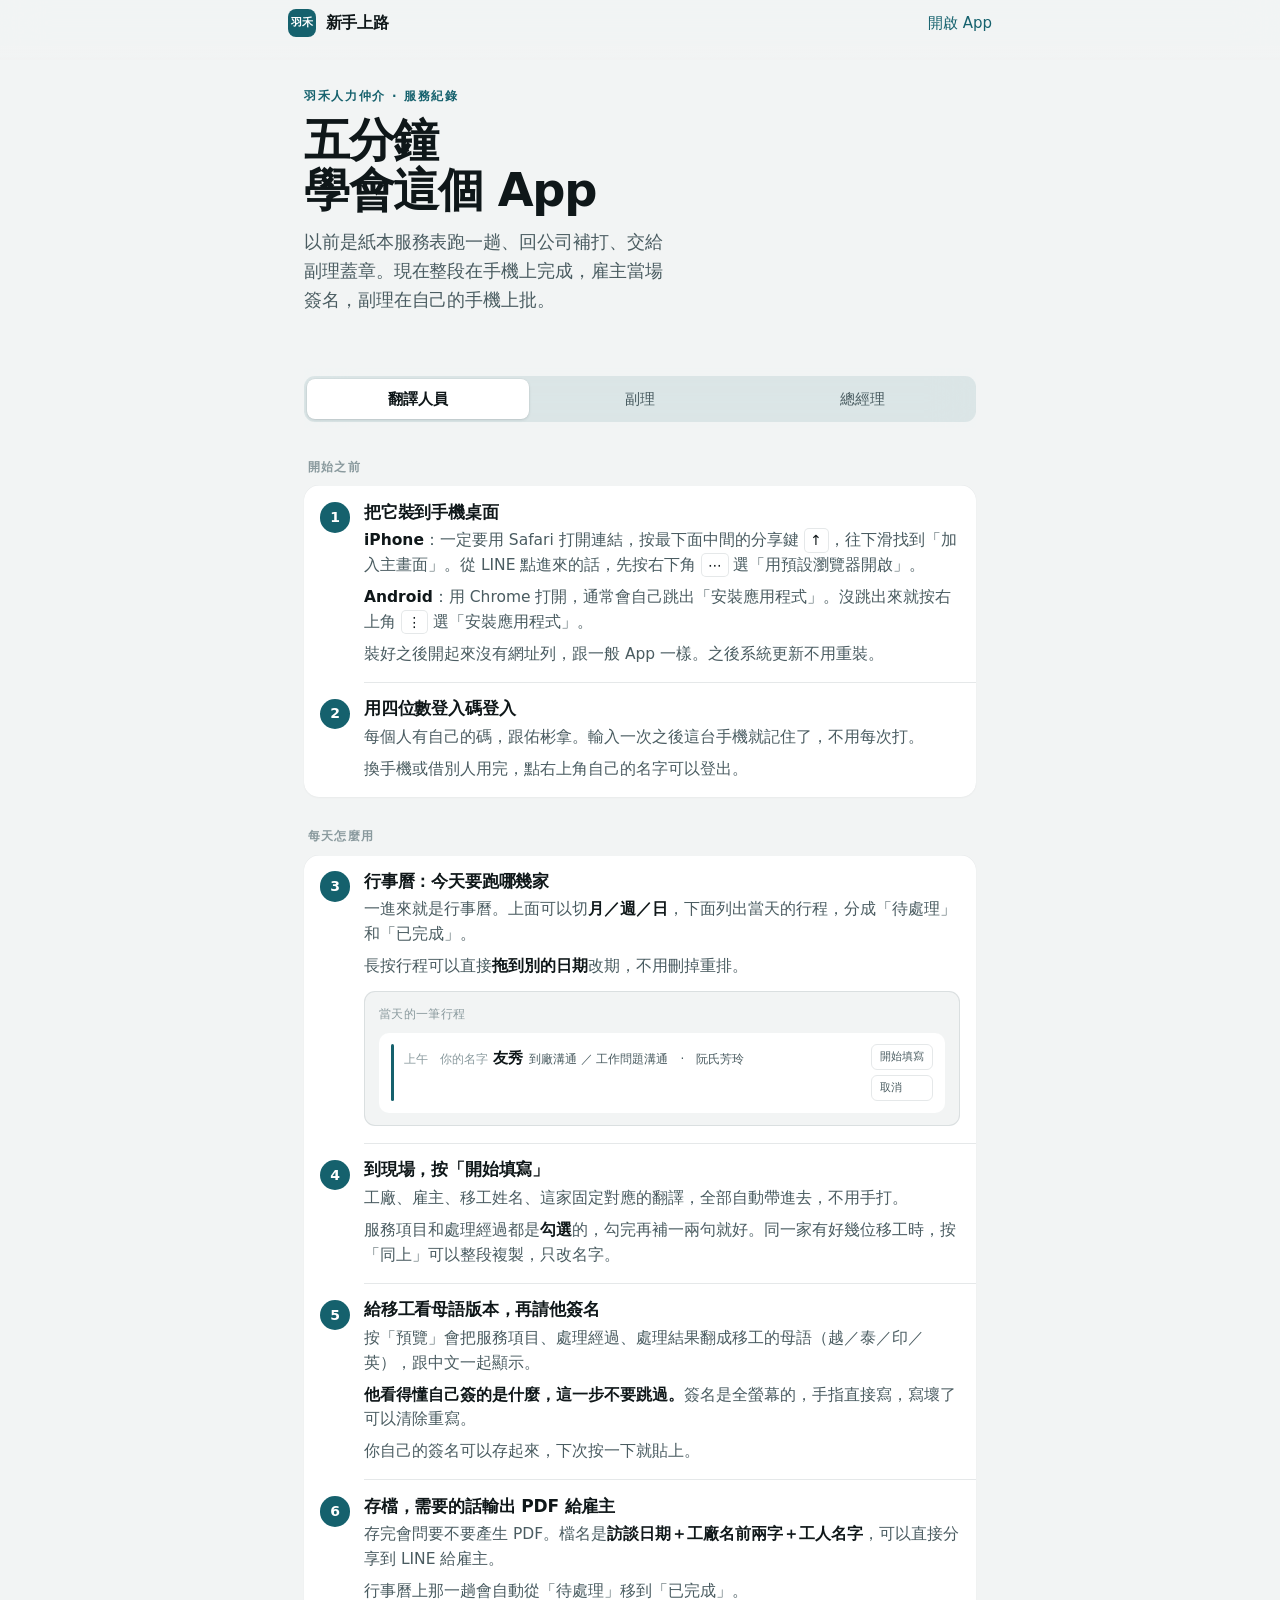
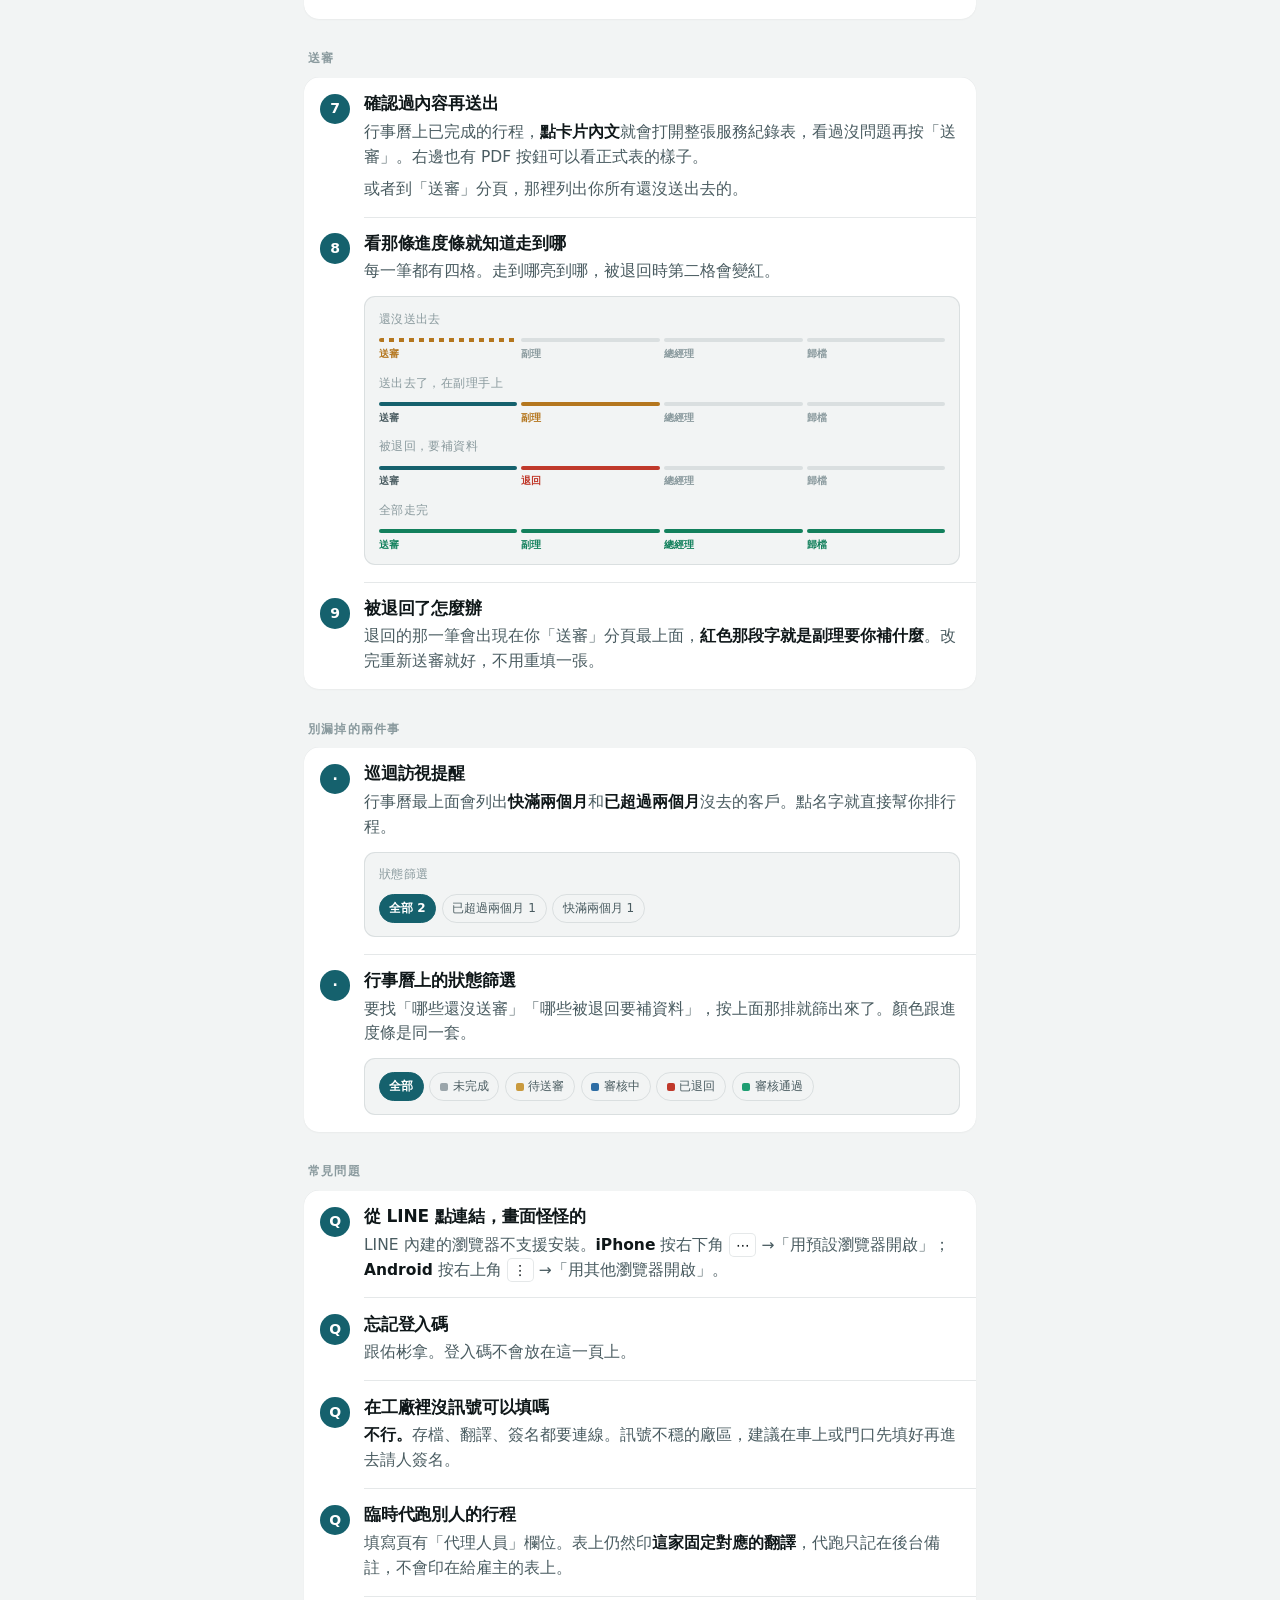
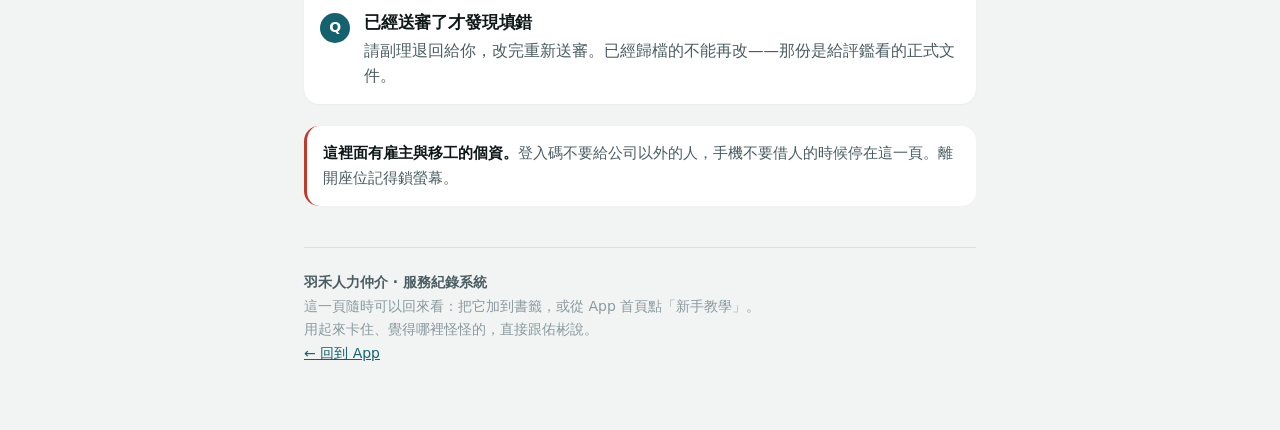
==== guide.html @ 6a89d252 "新手上路教學頁：依角色（翻譯／副理／總經理）分開，加上 App 首頁入口 Co-Authored-By: Claude Opus 5 (1M context) <noreply@anthropic.c" ====
<!doctype html>
<html lang="zh-Hant">
<head>
<meta charset="utf-8">
<meta name="viewport" content="width=device-width, initial-scale=1, viewport-fit=cover">
<title>羽禾服務紀錄 · 新手上路</title>
<meta name="theme-color" content="#15616d">
<link rel="apple-touch-icon" href="apple-touch-icon.png">
<style>
/* ─────────────────────────────────────────────────────────
   系統字優先：iPhone 上就是 SF Pro + 蘋方，字距與視覺尺寸
   都已經調過，硬換 webfont 反而比較差，也省一次網路請求。
   ───────────────────────────────────────────────────────── */
:root{
  --bg:#F2F4F4; --group:#FFFFFF; --sep:rgba(60,80,84,.13);
  --ink:#0F1719; --ink2:#4A5C61; --ink3:#8A9A9E;
  --tint:#15616d; --tint-soft:rgba(21,97,109,.10);
  --amber:#B4761E; --amber-soft:rgba(180,118,30,.12);
  --blue:#2E6DA4;  --blue-soft:rgba(46,109,164,.12);
  --green:#12805C; --red:#C0392B;
  --chrome:rgba(242,244,244,.72);
  --radius:15px;
  --sp:16px;
}
@media (prefers-color-scheme:dark){:root:not([data-theme="light"]){
  --bg:#0B1113; --group:#161E20; --sep:rgba(255,255,255,.10);
  --ink:#EDF3F2; --ink2:#AFC0C3; --ink3:#77888C;
  --tint:#5FBECB; --tint-soft:rgba(95,190,203,.14);
  --amber:#E0AE63; --amber-soft:rgba(224,174,99,.14);
  --blue:#7FB2E0;  --blue-soft:rgba(127,178,224,.14);
  --green:#3FBF92; --red:#E77C6E;
  --chrome:rgba(11,17,19,.72);
}}

*{box-sizing:border-box;-webkit-tap-highlight-color:transparent}
html{font:100%/1.5 -apple-system,BlinkMacSystemFont,"SF Pro TC","PingFang TC",
  "Noto Sans TC","Microsoft JhengHei",system-ui,sans-serif}
body{margin:0;background:var(--bg);color:var(--ink);
  font-size:1.0625rem;line-height:1.62;letter-spacing:0;
  -webkit-font-smoothing:antialiased;text-rendering:optimizeLegibility}

.wrap{max-width:44rem;margin:0 auto;padding:0 var(--sp)
  calc(env(safe-area-inset-bottom) + 4rem)}

/* ── 頂欄：半透明材質，內容從底下捲過去 ─────────────────── */
.bar{position:sticky;top:0;z-index:20;
  background:var(--chrome);backdrop-filter:blur(22px) saturate(180%);
  -webkit-backdrop-filter:blur(22px) saturate(180%);
  padding:calc(env(safe-area-inset-top) + .55rem) var(--sp) .55rem}
.bar .in{max-width:44rem;margin:0 auto;display:flex;align-items:center;gap:.6rem}
.bar .ic{width:1.75rem;height:1.75rem;border-radius:.5rem;flex:none;
  background:var(--tint);color:#fff;display:grid;place-items:center;
  font-size:.7rem;font-weight:700;letter-spacing:.02em}
.bar b{font-size:1rem;font-weight:600;letter-spacing:-.01em}
.bar a{margin-left:auto;font-size:.9375rem;color:var(--tint);
  text-decoration:none;font-weight:500}
/* 硬分隔線改成一小段漸層，只在內容真的滑到底下時出現 */
.bar::after{content:"";position:absolute;left:0;right:0;bottom:-14px;height:14px;
  background:linear-gradient(var(--chrome),rgba(0,0,0,0));pointer-events:none}

/* ── 開場 ──────────────────────────────────────────────── */
header{padding:2.6rem 0 1.9rem}
.kicker{font-size:.75rem;font-weight:600;letter-spacing:.14em;
  color:var(--tint);margin-bottom:.5rem}
h1{margin:0;font-size:clamp(2rem,7.5vw,2.9rem);line-height:1.08;
  letter-spacing:-.028em;font-weight:700;text-wrap:balance}
.lede{margin:.85rem 0 0;font-size:1.125rem;line-height:1.6;color:var(--ink2);
  letter-spacing:-.004em;max-width:32ch}

/* ── 分段控制：iOS 的那種，指示器用彈簧移動 ──────────────── */
.roles{position:sticky;top:3.35rem;z-index:15;margin:1.4rem 0 1.9rem;
  padding:.5rem 0 .35rem;background:var(--chrome);
  backdrop-filter:blur(22px) saturate(180%);
  -webkit-backdrop-filter:blur(22px) saturate(180%)}
.seg{position:relative;display:grid;grid-template-columns:repeat(3,1fr);
  gap:0;background:var(--tint-soft);border-radius:11px;padding:3px}
.seg .knob{position:absolute;top:3px;bottom:3px;left:3px;border-radius:8px;
  background:var(--group);box-shadow:0 1px 3px rgba(15,23,25,.14),
  0 0 0 .5px rgba(15,23,25,.05);will-change:transform,width}
.seg button{position:relative;z-index:1;appearance:none;border:0;background:none;
  font:inherit;font-size:.9375rem;font-weight:500;color:var(--ink2);
  padding:.5rem .25rem;min-height:2.25rem;cursor:pointer;border-radius:8px;
  letter-spacing:0;transition:color .18s ease,transform .1s ease-out}
.seg button[aria-selected="true"]{color:var(--ink);font-weight:600}
.seg button:active{transform:scale(.96)}

/* ── 群組卡片：iOS 設定頁的做法 ────────────────────────── */
.gtitle{font-size:.75rem;font-weight:600;letter-spacing:.1em;color:var(--ink3);
  margin:1.9rem 0 .5rem;padding:0 .25rem}
.group{background:var(--group);border-radius:var(--radius);overflow:hidden;
  box-shadow:0 .5px 0 var(--sep) inset,0 1px 2px rgba(15,23,25,.04)}
.row{display:grid;grid-template-columns:1.9rem 1fr;gap:.85rem;
  padding:.95rem 1rem;position:relative}
.row + .row::before{content:"";position:absolute;left:3.75rem;right:0;top:0;
  height:.5px;background:var(--sep)}
.num{width:1.9rem;height:1.9rem;border-radius:50%;background:var(--tint);
  color:#fff;display:grid;place-items:center;font-size:.875rem;font-weight:600;
  font-variant-numeric:tabular-nums;margin-top:.1rem}
.row h3{margin:0;font-size:1.0625rem;font-weight:600;letter-spacing:-.01em;
  line-height:1.35}
.row p{margin:.3rem 0 0;font-size:.9688rem;line-height:1.6;color:var(--ink2)}
.row p + p{margin-top:.45rem}
.row em{font-style:normal;color:var(--ink);font-weight:600}

.note{background:var(--group);border-radius:var(--radius);padding:.95rem 1rem;
  font-size:.9375rem;line-height:1.65;color:var(--ink2);
  border-left:3px solid var(--amber)}
.note b{color:var(--ink)}
.note.warn{border-left-color:var(--red)}

/* ── 畫面示意：直接用 CSS 畫出他們會看到的東西 ─────────── */
.shot{margin:.75rem 0 .1rem;background:var(--bg);border-radius:11px;
  padding:.8rem .85rem;border:.5px solid var(--sep)}
.shot .cap{font-size:.75rem;color:var(--ink3);margin-bottom:.55rem;
  letter-spacing:.04em}

.prog{display:flex;gap:4px}
.prog .s{flex:1}
.prog i{display:block;height:4px;border-radius:99px;background:var(--sep)}
.prog em{display:block;font-style:normal;font-size:.625rem;margin-top:.3rem;
  color:var(--ink3);letter-spacing:.02em;line-height:1.3}
.prog .s.done i{background:var(--tint)} .prog .s.done em{color:var(--ink2)}
.prog .s.now i{background:var(--amber)} .prog .s.now em{color:var(--amber);font-weight:600}
.prog .s.back i{background:var(--red)}  .prog .s.back em{color:var(--red);font-weight:600}
.prog .s.todo i{background:repeating-linear-gradient(90deg,
  var(--amber) 0 5px,transparent 5px 10px)}
.prog .s.todo em{color:var(--amber);font-weight:600}
.prog.all i{background:var(--green)} .prog.all em{color:var(--green);font-weight:600}

.card{background:var(--group);border-radius:10px;padding:.7rem .8rem;
  display:flex;gap:.6rem;align-items:flex-start}
.card .bar4{width:3px;border-radius:99px;background:var(--tint);align-self:stretch}
.card .b{flex:1;min-width:0}
.card .t{font-size:.75rem;color:var(--ink3)}
.card .n{font-size:.9375rem;font-weight:600;margin-top:.05rem}
.card .m{font-size:.75rem;color:var(--ink2);margin-top:.05rem}
.card .acts{display:flex;flex-direction:column;gap:.3rem}
.card .acts span{font-size:.6875rem;border:.5px solid var(--sep);border-radius:6px;
  padding:.2rem .5rem;color:var(--ink2);white-space:nowrap}

.chips{display:flex;gap:.35rem;flex-wrap:wrap}
.chips span{font-size:.75rem;border:.5px solid var(--sep);border-radius:99px;
  padding:.25rem .6rem;color:var(--ink2);display:inline-flex;align-items:center;gap:.3rem}
.chips span.on{background:var(--tint);border-color:var(--tint);color:#fff;font-weight:600}
.chips i{width:.5rem;height:.5rem;border-radius:2px;display:block}

.kbd{display:inline-block;border:.5px solid var(--sep);border-radius:5px;
  padding:0 .35rem;font-size:.875rem;background:var(--group);color:var(--ink)}

/* 角色切換：淡入＋一點點位移，方向跟切換方向一致 */
.pane{display:none}
.pane.on{display:block;animation:in .34s cubic-bezier(.32,.72,0,1) both}
@keyframes in{from{opacity:0;transform:translate3d(var(--from,10px),0,0)}
              to{opacity:1;transform:none}}

footer{margin-top:2.6rem;padding-top:1.4rem;border-top:.5px solid var(--sep);
  font-size:.875rem;line-height:1.7;color:var(--ink3)}
footer b{color:var(--ink2)}
footer a{color:var(--tint)}

@media (prefers-reduced-motion:reduce){
  .pane.on{animation:fade .2s ease both}
  @keyframes fade{from{opacity:0}to{opacity:1}}
  .seg .knob{transition:none!important}
  .seg button:active{transform:none}
}
@media (prefers-reduced-transparency:reduce){
  .bar,.roles{background:var(--bg);backdrop-filter:none;-webkit-backdrop-filter:none}
}
@media (prefers-contrast:more){
  :root{--sep:rgba(60,80,84,.4)}
  .group{outline:.5px solid var(--sep)}
}
</style>
</head>
<body>

<div class="bar"><div class="in">
  <span class="ic">羽禾</span><b>新手上路</b>
  <a href="./">開啟 App</a>
</div></div>

<div class="wrap">

<header>
  <div class="kicker">羽禾人力仲介 · 服務紀錄</div>
  <h1>五分鐘<br>學會這個 App</h1>
  <p class="lede">以前是紙本服務表跑一趟、回公司補打、交給副理蓋章。現在整段在手機上完成，雇主當場簽名，副理在自己的手機上批。</p>
</header>

<div class="roles">
  <div class="seg" id="seg">
    <span class="knob" id="knob"></span>
    <button type="button" role="tab" aria-selected="true"  data-r="crew">翻譯人員</button>
    <button type="button" role="tab" aria-selected="false" data-r="mgr">副理</button>
    <button type="button" role="tab" aria-selected="false" data-r="boss">總經理</button>
  </div>
</div>

<!-- ══════════════ 翻譯人員 ══════════════ -->
<section class="pane on" data-p="crew">

  <p class="gtitle">開始之前</p>
  <div class="group">
    <div class="row"><span class="num">1</span><div>
      <h3>把它裝到手機桌面</h3>
      <p><em>iPhone</em>：一定要用 Safari 打開連結，按最下面中間的分享鍵 <span class="kbd">↑</span>，往下滑找到「加入主畫面」。從 LINE 點進來的話，先按右下角 <span class="kbd">⋯</span> 選「用預設瀏覽器開啟」。</p>
      <p><em>Android</em>：用 Chrome 打開，通常會自己跳出「安裝應用程式」。沒跳出來就按右上角 <span class="kbd">⋮</span> 選「安裝應用程式」。</p>
      <p>裝好之後開起來沒有網址列，跟一般 App 一樣。之後系統更新不用重裝。</p>
    </div></div>
    <div class="row"><span class="num">2</span><div>
      <h3>用四位數登入碼登入</h3>
      <p>每個人有自己的碼，跟佑彬拿。輸入一次之後這台手機就記住了，不用每次打。</p>
      <p>換手機或借別人用完，點右上角自己的名字可以登出。</p>
    </div></div>
  </div>

  <p class="gtitle">每天怎麼用</p>
  <div class="group">
    <div class="row"><span class="num">3</span><div>
      <h3>行事曆：今天要跑哪幾家</h3>
      <p>一進來就是行事曆。上面可以切<em>月／週／日</em>，下面列出當天的行程，分成「待處理」和「已完成」。</p>
      <p>長按行程可以直接<em>拖到別的日期</em>改期，不用刪掉重排。</p>
      <div class="shot">
        <div class="cap">當天的一筆行程</div>
        <div class="card">
          <span class="bar4"></span>
          <span class="b">
            <span class="t">上午　你的名字</span>
            <span class="n">友秀</span>
            <span class="m">到廠溝通 ／ 工作問題溝通　·　阮氏芳玲</span>
          </span>
          <span class="acts"><span>開始填寫</span><span>取消</span></span>
        </div>
      </div>
    </div></div>
    <div class="row"><span class="num">4</span><div>
      <h3>到現場，按「開始填寫」</h3>
      <p>工廠、雇主、移工姓名、這家固定對應的翻譯，全部自動帶進去，不用手打。</p>
      <p>服務項目和處理經過都是<em>勾選</em>的，勾完再補一兩句就好。同一家有好幾位移工時，按「同上」可以整段複製，只改名字。</p>
    </div></div>
    <div class="row"><span class="num">5</span><div>
      <h3>給移工看母語版本，再請他簽名</h3>
      <p>按「預覽」會把服務項目、處理經過、處理結果翻成移工的母語（越／泰／印／英），跟中文一起顯示。</p>
      <p><em>他看得懂自己簽的是什麼，這一步不要跳過。</em>簽名是全螢幕的，手指直接寫，寫壞了可以清除重寫。</p>
      <p>你自己的簽名可以存起來，下次按一下就貼上。</p>
    </div></div>
    <div class="row"><span class="num">6</span><div>
      <h3>存檔，需要的話輸出 PDF 給雇主</h3>
      <p>存完會問要不要產生 PDF。檔名是<em>訪談日期＋工廠名前兩字＋工人名字</em>，可以直接分享到 LINE 給雇主。</p>
      <p>行事曆上那一趟會自動從「待處理」移到「已完成」。</p>
    </div></div>
  </div>

  <p class="gtitle">送審</p>
  <div class="group">
    <div class="row"><span class="num">7</span><div>
      <h3>確認過內容再送出</h3>
      <p>行事曆上已完成的行程，<em>點卡片內文</em>就會打開整張服務紀錄表，看過沒問題再按「送審」。右邊也有 PDF 按鈕可以看正式表的樣子。</p>
      <p>或者到「送審」分頁，那裡列出你所有還沒送出去的。</p>
    </div></div>
    <div class="row"><span class="num">8</span><div>
      <h3>看那條進度條就知道走到哪</h3>
      <p>每一筆都有四格。走到哪亮到哪，被退回時第二格會變紅。</p>
      <div class="shot">
        <div class="cap">還沒送出去</div>
        <div class="prog">
          <span class="s todo"><i></i><em>送審</em></span>
          <span class="s"><i></i><em>副理</em></span>
          <span class="s"><i></i><em>總經理</em></span>
          <span class="s"><i></i><em>歸檔</em></span>
        </div>
        <div class="cap" style="margin-top:.85rem">送出去了，在副理手上</div>
        <div class="prog">
          <span class="s done"><i></i><em>送審</em></span>
          <span class="s now"><i></i><em>副理</em></span>
          <span class="s"><i></i><em>總經理</em></span>
          <span class="s"><i></i><em>歸檔</em></span>
        </div>
        <div class="cap" style="margin-top:.85rem">被退回，要補資料</div>
        <div class="prog">
          <span class="s done"><i></i><em>送審</em></span>
          <span class="s back"><i></i><em>退回</em></span>
          <span class="s"><i></i><em>總經理</em></span>
          <span class="s"><i></i><em>歸檔</em></span>
        </div>
        <div class="cap" style="margin-top:.85rem">全部走完</div>
        <div class="prog all">
          <span class="s"><i></i><em>送審</em></span>
          <span class="s"><i></i><em>副理</em></span>
          <span class="s"><i></i><em>總經理</em></span>
          <span class="s"><i></i><em>歸檔</em></span>
        </div>
      </div>
    </div></div>
    <div class="row"><span class="num">9</span><div>
      <h3>被退回了怎麼辦</h3>
      <p>退回的那一筆會出現在你「送審」分頁最上面，<em>紅色那段字就是副理要你補什麼</em>。改完重新送審就好，不用重填一張。</p>
    </div></div>
  </div>

  <p class="gtitle">別漏掉的兩件事</p>
  <div class="group">
    <div class="row"><span class="num">·</span><div>
      <h3>巡迴訪視提醒</h3>
      <p>行事曆最上面會列出<em>快滿兩個月</em>和<em>已超過兩個月</em>沒去的客戶。點名字就直接幫你排行程。</p>
      <div class="shot">
        <div class="cap">狀態篩選</div>
        <div class="chips">
          <span class="on">全部 2</span><span>已超過兩個月 1</span><span>快滿兩個月 1</span>
        </div>
      </div>
    </div></div>
    <div class="row"><span class="num">·</span><div>
      <h3>行事曆上的狀態篩選</h3>
      <p>要找「哪些還沒送審」「哪些被退回要補資料」，按上面那排就篩出來了。顏色跟進度條是同一套。</p>
      <div class="shot">
        <div class="chips">
          <span class="on">全部</span>
          <span><i style="background:#9AA5AA"></i>未完成</span>
          <span><i style="background:#C99A3E"></i>待送審</span>
          <span><i style="background:#2E6DA4"></i>審核中</span>
          <span><i style="background:#C0392B"></i>已退回</span>
          <span><i style="background:#1E9E72"></i>審核通過</span>
        </div>
      </div>
    </div></div>
  </div>
</section>

<!-- ══════════════ 副理 ══════════════ -->
<section class="pane" data-p="mgr">
  <p class="gtitle">你的畫面跟翻譯不一樣</p>
  <div class="group">
    <div class="row"><span class="num">1</span><div>
      <h3>登入之後看「送審」分頁</h3>
      <p>那裡只會列<em>輪到你審的</em>，不用在一堆紀錄裡找。分頁上的紅色數字就是還有幾筆等你。</p>
    </div></div>
    <div class="row"><span class="num">2</span><div>
      <h3>點進去看的是內容，不是 PDF</h3>
      <p>一天要看十幾張，縮成 A4 大小在手機上根本看不清楚。所以點進去是<em>攤開的欄位</em>：服務日期、雇主、每位移工的服務項目／處理經過／處理結果／簽名。</p>
      <p>真的要看紙本的樣子，右上角有「正式表」可以切過去。</p>
    </div></div>
    <div class="row"><span class="num">3</span><div>
      <h3>你改不了任何欄位，這是刻意的</h3>
      <p>內容有問題只能<em>退回補正</em>，讓翻譯自己改。這樣責任歸屬才清楚，也留得下軌跡。</p>
      <p>退回<em>一定要寫原因</em>，翻譯在自己的清單就看得到要補什麼。</p>
    </div></div>
    <div class="row"><span class="num">4</span><div>
      <h3>批示會印進歸檔的 PDF</h3>
      <p>你勾「不需追蹤」或「需追蹤後續」，加上說明文字，會直接印在最後歸檔的那張表上——不是只存在系統裡。紙本時代要手寫，字跡還常常看不懂。</p>
    </div></div>
    <div class="row"><span class="num">5</span><div>
      <h3>一次批一疊</h3>
      <p>沒問題的可以<em>全選 → 批次核准</em>，不用一張一張點。這是數位化最直接省時間的地方。</p>
    </div></div>
  </div>

  <p class="gtitle">退回去的不會消失</p>
  <div class="group">
    <div class="row"><span class="num">·</span><div>
      <h3>「已退回，等翻譯人員補正」</h3>
      <p>送審頁有獨立一區列這些。紙本退回去就從桌上不見了，你只能等；現在你看得到<em>退了什麼、回來了沒</em>。</p>
    </div></div>
    <div class="row"><span class="num">·</span><div>
      <h3>上面那排可以只看某一種狀態</h3>
      <p>尚未送審／待副理審核／待總經理核准／審核通過／已退回，各自帶數字。</p>
    </div></div>
  </div>

  <div class="note" style="margin-top:1.4rem">
    <b>評鑑要看的就是軌跡。</b>每一關都留時間戳——誰在什麼時候看過、批了什麼、為什麼退回，全部在系統裡調得出來。這是紙本做不到的。
  </div>
</section>

<!-- ══════════════ 總經理 ══════════════ -->
<section class="pane" data-p="boss">
  <p class="gtitle">你只需要做一件事</p>
  <div class="group">
    <div class="row"><span class="num">1</span><div>
      <h3>「送審」分頁 → 待我核准</h3>
      <p>只會出現<em>副理已經批示過</em>的。副理的批示就印在那張表上，你看的是最終版本。</p>
    </div></div>
    <div class="row"><span class="num">2</span><div>
      <h3>核准，或退回</h3>
      <p>沒問題按「核准並歸檔」。有問題一樣可以退回補正——退回會直接回到翻譯手上，不用再經過副理。</p>
      <p>一次要處理很多筆的話，<em>全選 → 批次核准</em>。</p>
    </div></div>
    <div class="row"><span class="num">3</span><div>
      <h3>核准之後系統自己歸檔</h3>
      <p>系統會重新產生一份<em>含完整簽核的 PDF</em>，自動放進雲端硬碟的
        <span class="kbd">服務紀錄PDF ／ 已歸檔 ／ 年-月</span>，依訪視月份分資料夾。</p>
      <p>不需要有人另外整理，也不會有人忘記歸檔。</p>
    </div></div>
  </div>

  <p class="gtitle">想看整體狀況</p>
  <div class="group">
    <div class="row"><span class="num">·</span><div>
      <h3>統計分頁</h3>
      <p>每位翻譯這段期間跑了幾家、服務類別的分布、到場與電話的比例。</p>
    </div></div>
    <div class="row"><span class="num">·</span><div>
      <h3>行事曆的狀態篩選</h3>
      <p>切到「審核中」就知道現在卡在誰手上，切到「已退回」就知道哪些還沒補回來。</p>
    </div></div>
  </div>
</section>

<!-- ══════════════ 共通 ══════════════ -->
<p class="gtitle">常見問題</p>
<div class="group">
  <div class="row"><span class="num">Q</span><div>
    <h3>從 LINE 點連結，畫面怪怪的</h3>
    <p>LINE 內建的瀏覽器不支援安裝。<em>iPhone</em> 按右下角 <span class="kbd">⋯</span> →「用預設瀏覽器開啟」；<em>Android</em> 按右上角 <span class="kbd">⋮</span> →「用其他瀏覽器開啟」。</p>
  </div></div>
  <div class="row"><span class="num">Q</span><div>
    <h3>忘記登入碼</h3>
    <p>跟佑彬拿。登入碼不會放在這一頁上。</p>
  </div></div>
  <div class="row"><span class="num">Q</span><div>
    <h3>在工廠裡沒訊號可以填嗎</h3>
    <p><em>不行。</em>存檔、翻譯、簽名都要連線。訊號不穩的廠區，建議在車上或門口先填好再進去請人簽名。</p>
  </div></div>
  <div class="row"><span class="num">Q</span><div>
    <h3>臨時代跑別人的行程</h3>
    <p>填寫頁有「代理人員」欄位。表上仍然印<em>這家固定對應的翻譯</em>，代跑只記在後台備註，不會印在給雇主的表上。</p>
  </div></div>
  <div class="row"><span class="num">Q</span><div>
    <h3>已經送審了才發現填錯</h3>
    <p>請副理退回給你，改完重新送審。已經歸檔的不能再改——那份是給評鑑看的正式文件。</p>
  </div></div>
</div>

<div class="note warn" style="margin-top:1.4rem">
  <b>這裡面有雇主與移工的個資。</b>登入碼不要給公司以外的人，手機不要借人的時候停在這一頁。離開座位記得鎖螢幕。
</div>

<footer>
  <b>羽禾人力仲介 · 服務紀錄系統</b><br>
  這一頁隨時可以回來看：把它加到書籤，或從 App 首頁點「新手教學」。<br>
  用起來卡住、覺得哪裡怪怪的，直接跟佑彬說。<br>
  <a href="./">← 回到 App</a>
</footer>

</div>

<script>
(function(){
  var seg = document.getElementById('seg');
  var knob = document.getElementById('knob');
  var btns = [].slice.call(seg.querySelectorAll('button'));
  var panes = [].slice.call(document.querySelectorAll('.pane'));
  var cur = 0;

  /* 指示器用彈簧移動，不是固定時間的 transition——
     連按兩下時它會從「目前畫面上的位置」接著跑，不會跳一下。
     damping 1.0（不回彈）、response 0.34s，就是 Apple 的預設手感。 */
  var spring = { x:0, v:0, target:0, raf:0, guard:0 };
  function snap(){
    if(spring.raf) cancelAnimationFrame(spring.raf);
    spring.raf = 0; spring.v = 0; spring.x = spring.target;
    knob.style.transform = 'translate3d(' + spring.x + 'px,0,0)';
  }
  function tick(){
    var k = 1 / 0.34, dt = 1/60;
    // 臨界阻尼彈簧：a = -2ζω·v - ω²·(x - target)
    var a = -2 * k * spring.v - k * k * (spring.x - spring.target);
    spring.v += a * dt;
    spring.x += spring.v * dt;
    knob.style.transform = 'translate3d(' + spring.x + 'px,0,0)';
    if(Math.abs(spring.x - spring.target) > 0.2 || Math.abs(spring.v) > 0.2){
      spring.raf = requestAnimationFrame(tick);
    } else {
      spring.x = spring.target; spring.v = 0;
      knob.style.transform = 'translate3d(' + spring.x + 'px,0,0)';
      spring.raf = 0;
    }
  }
  var reduce = matchMedia('(prefers-reduced-motion: reduce)');

  function place(i, animate){
    var b = btns[i];
    knob.style.width = b.offsetWidth + 'px';
    spring.target = b.offsetLeft - 3;
    if(!animate || reduce.matches){ snap(); return; }
    if(!spring.raf) spring.raf = requestAnimationFrame(tick);
    // requestAnimationFrame 在背景分頁、某些 App 內建瀏覽器裡不會執行，
    // 指示器就會停在原地。時間到了還沒到位就直接就位——
    // 動畫可以沒有，位置不能是錯的。
    clearTimeout(spring.guard);
    spring.guard = setTimeout(function(){
      if(Math.abs(spring.x - spring.target) > 0.5) snap();
    }, 700);
  }

  function select(i){
    if(i === cur) return;
    var dir = i > cur ? 18 : -18;      // 內容從切換的方向進來，路徑跟手勢一致
    cur = i;
    btns.forEach(function(b,j){ b.setAttribute('aria-selected', j===i ? 'true':'false'); });
    panes.forEach(function(p,j){
      p.classList.toggle('on', j===i);
      if(j===i) p.style.setProperty('--from', dir + 'px');
    });
    place(i, true);
    window.scrollTo({ top: Math.min(window.scrollY, seg.getBoundingClientRect().top +
      window.scrollY - 60), behavior: reduce.matches ? 'auto' : 'smooth' });
  }

  btns.forEach(function(b,i){
    // 按下去就有反應，不等放開
    b.addEventListener('pointerdown', function(){ b.style.transform = 'scale(.96)'; });
    ['pointerup','pointercancel','pointerleave'].forEach(function(ev){
      b.addEventListener(ev, function(){ b.style.transform = ''; });
    });
    b.addEventListener('click', function(){ select(i); });
  });

  place(0, false);
  addEventListener('resize', function(){ place(cur, false); });
  document.addEventListener('visibilitychange', function(){
    if(!document.hidden) place(cur, false);
  });
  if(document.fonts && document.fonts.ready) document.fonts.ready.then(function(){ place(cur,false); });
})();
</script>
</body>
</html>
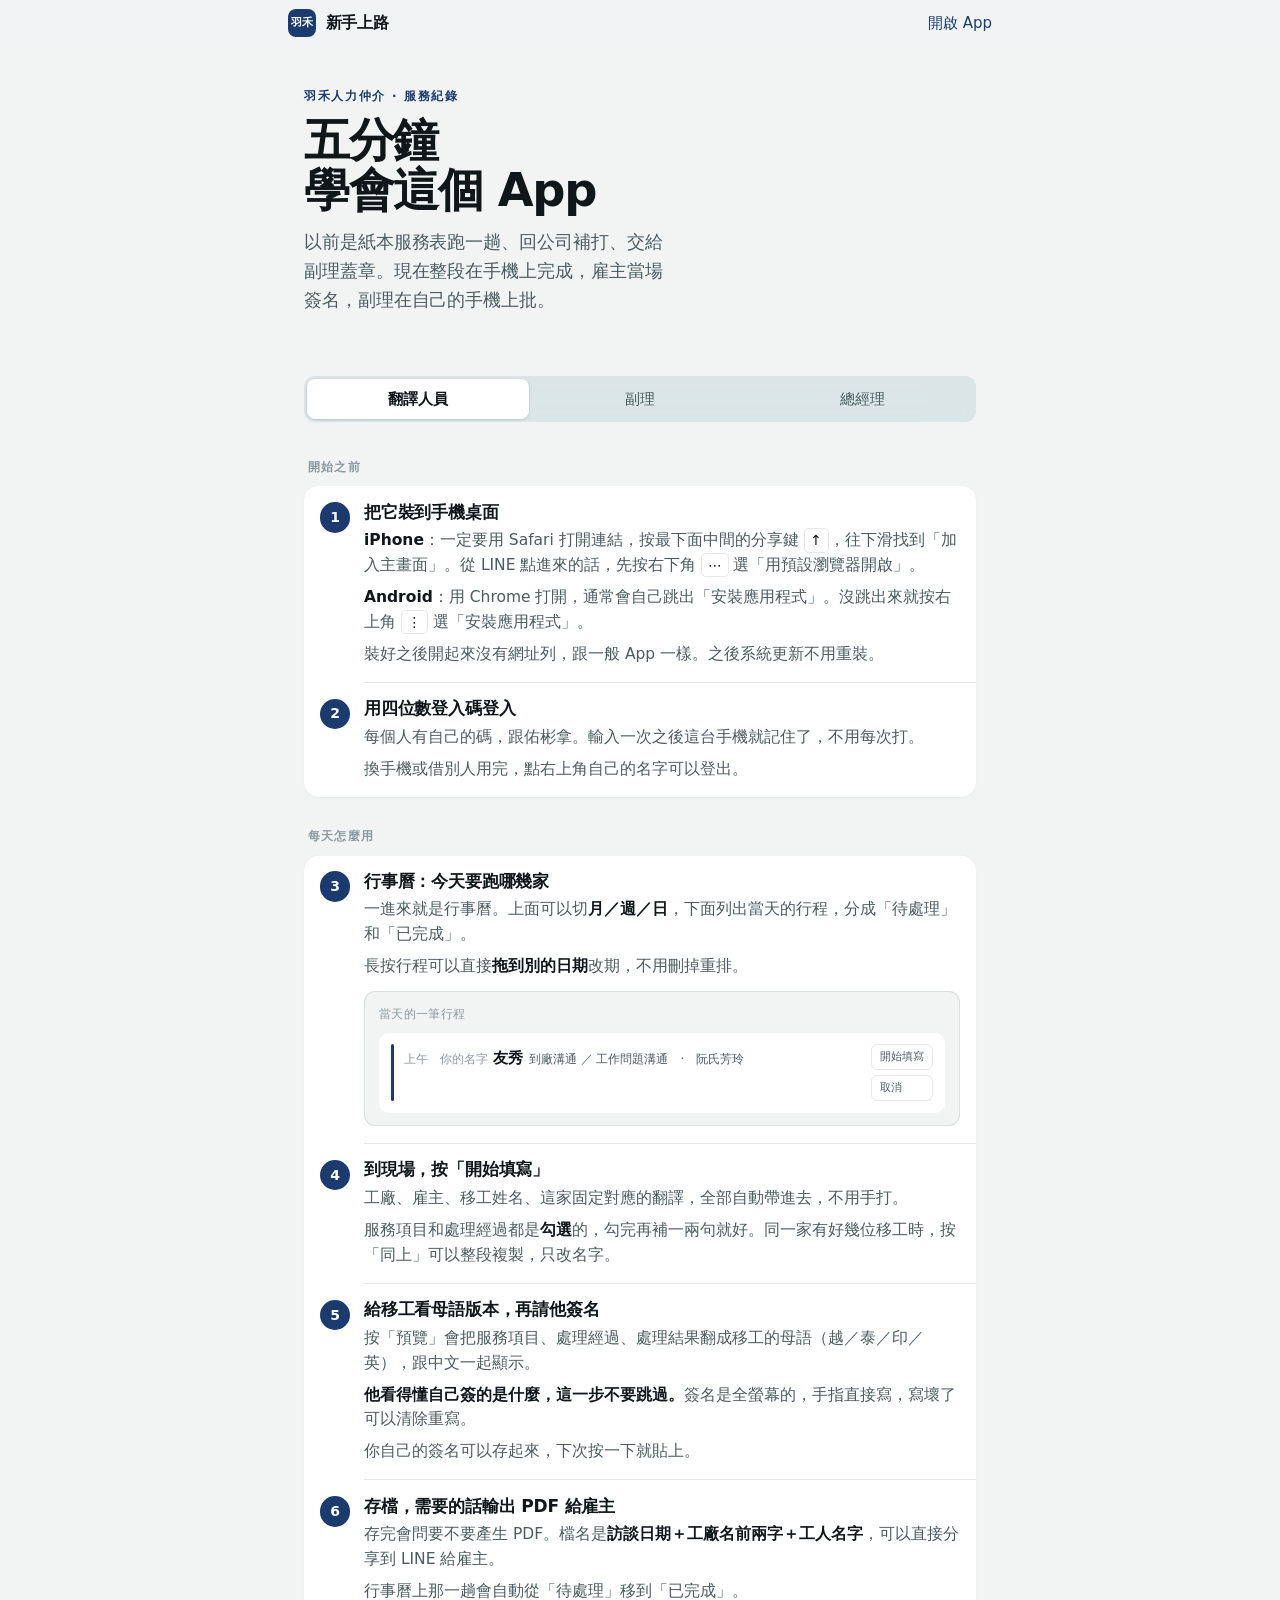
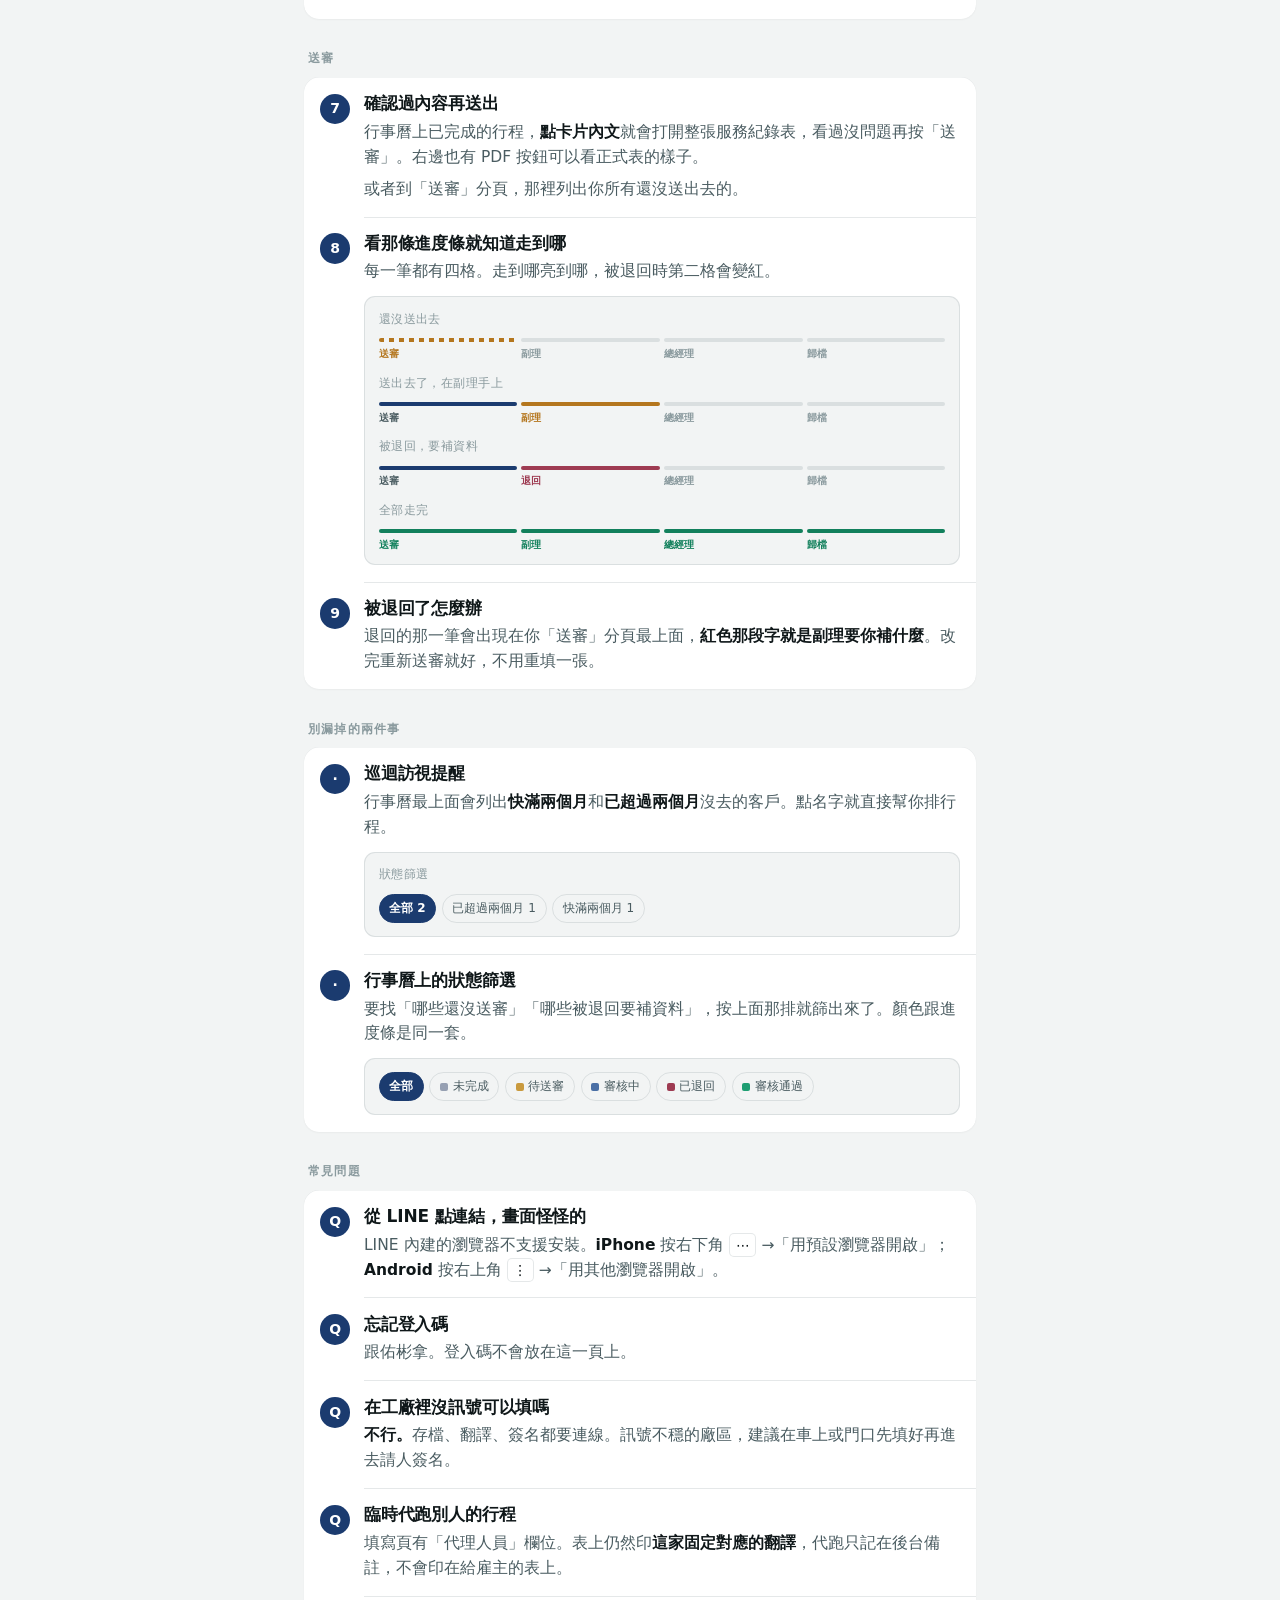
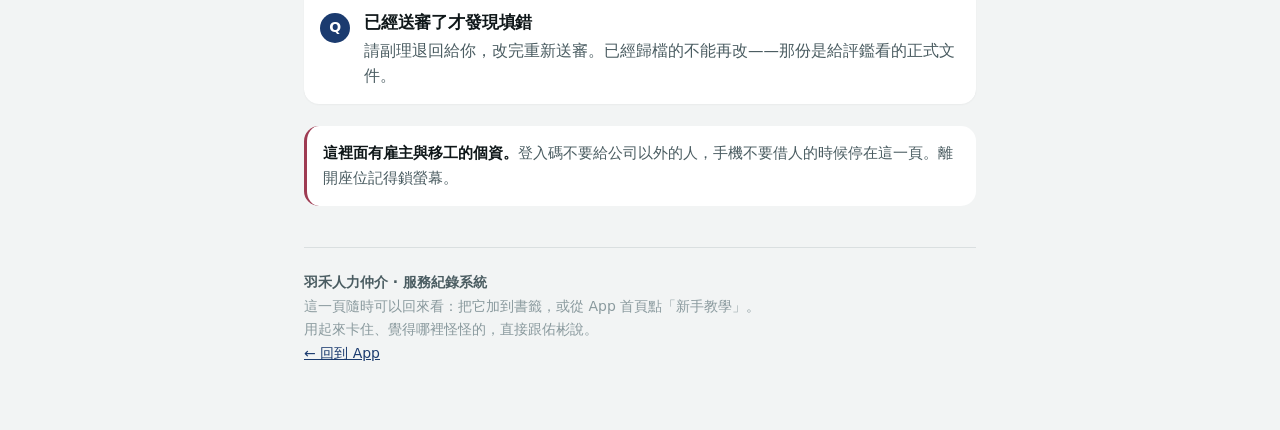
==== commit 2cfa16f2: "改成海軍藍配色、外殼支援系統內的重新整理" ====
--- a/guide.html
+++ b/guide.html
@@ -4,7 +4,7 @@
 <meta charset="utf-8">
 <meta name="viewport" content="width=device-width, initial-scale=1, viewport-fit=cover">
 <title>羽禾服務紀錄 · 新手上路</title>
-<meta name="theme-color" content="#15616d">
+<meta name="theme-color" content="#1B3B6F">
 <link rel="apple-touch-icon" href="apple-touch-icon.png">
 <style>
 /* ─────────────────────────────────────────────────────────
@@ -14,10 +14,10 @@
 :root{
   --bg:#F2F4F4; --group:#FFFFFF; --sep:rgba(60,80,84,.13);
   --ink:#0F1719; --ink2:#4A5C61; --ink3:#8A9A9E;
-  --tint:#15616d; --tint-soft:rgba(21,97,109,.10);
+  --tint:#1B3B6F; --tint-soft:rgba(21,97,109,.10);
   --amber:#B4761E; --amber-soft:rgba(180,118,30,.12);
-  --blue:#2E6DA4;  --blue-soft:rgba(46,109,164,.12);
-  --green:#12805C; --red:#C0392B;
+  --blue:#4A6FA5;  --blue-soft:rgba(46,109,164,.12);
+  --green:#12805C; --red:#9E3B52;
   --chrome:rgba(242,244,244,.72);
   --radius:15px;
   --sp:16px;
@@ -317,10 +317,10 @@
       <div class="shot">
         <div class="chips">
           <span class="on">全部</span>
-          <span><i style="background:#9AA5AA"></i>未完成</span>
+          <span><i style="background:#96A0B2"></i>未完成</span>
           <span><i style="background:#C99A3E"></i>待送審</span>
-          <span><i style="background:#2E6DA4"></i>審核中</span>
-          <span><i style="background:#C0392B"></i>已退回</span>
+          <span><i style="background:#4A6FA5"></i>審核中</span>
+          <span><i style="background:#9E3B52"></i>已退回</span>
           <span><i style="background:#1E9E72"></i>審核通過</span>
         </div>
       </div>
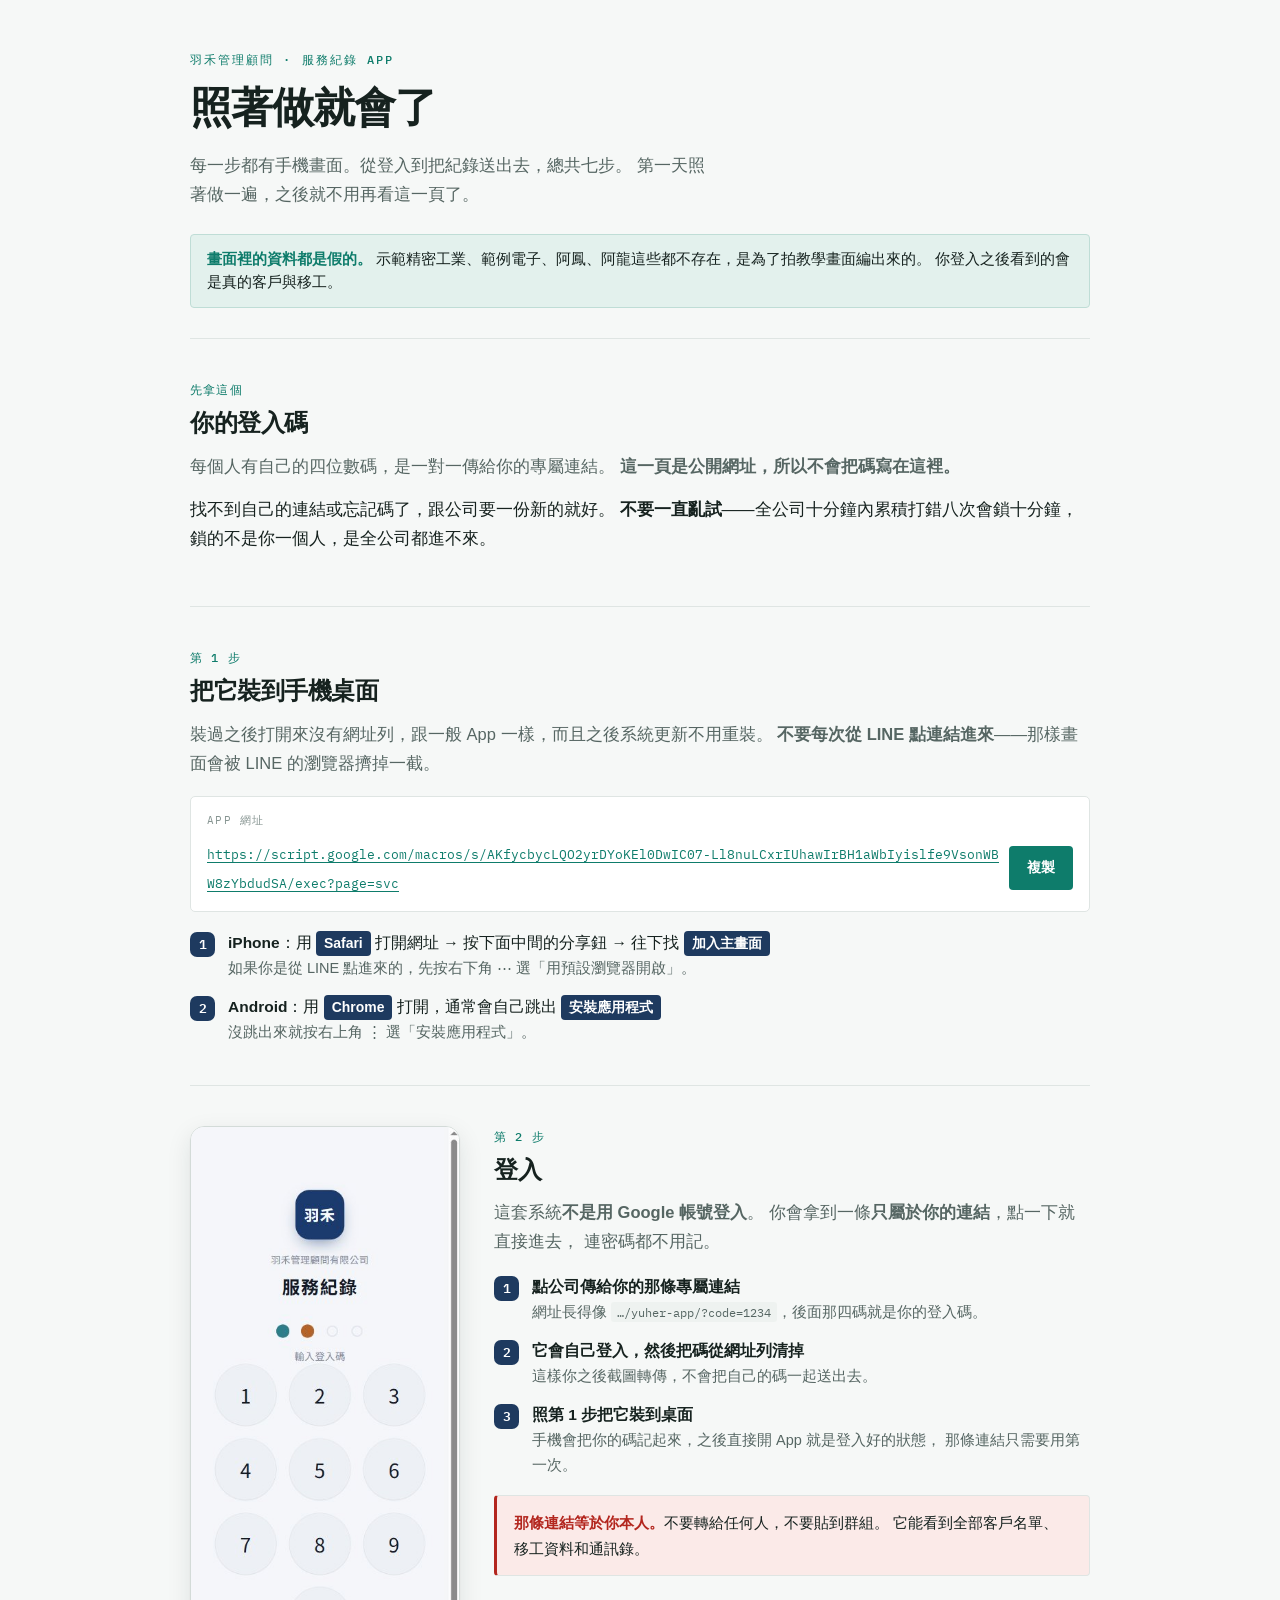
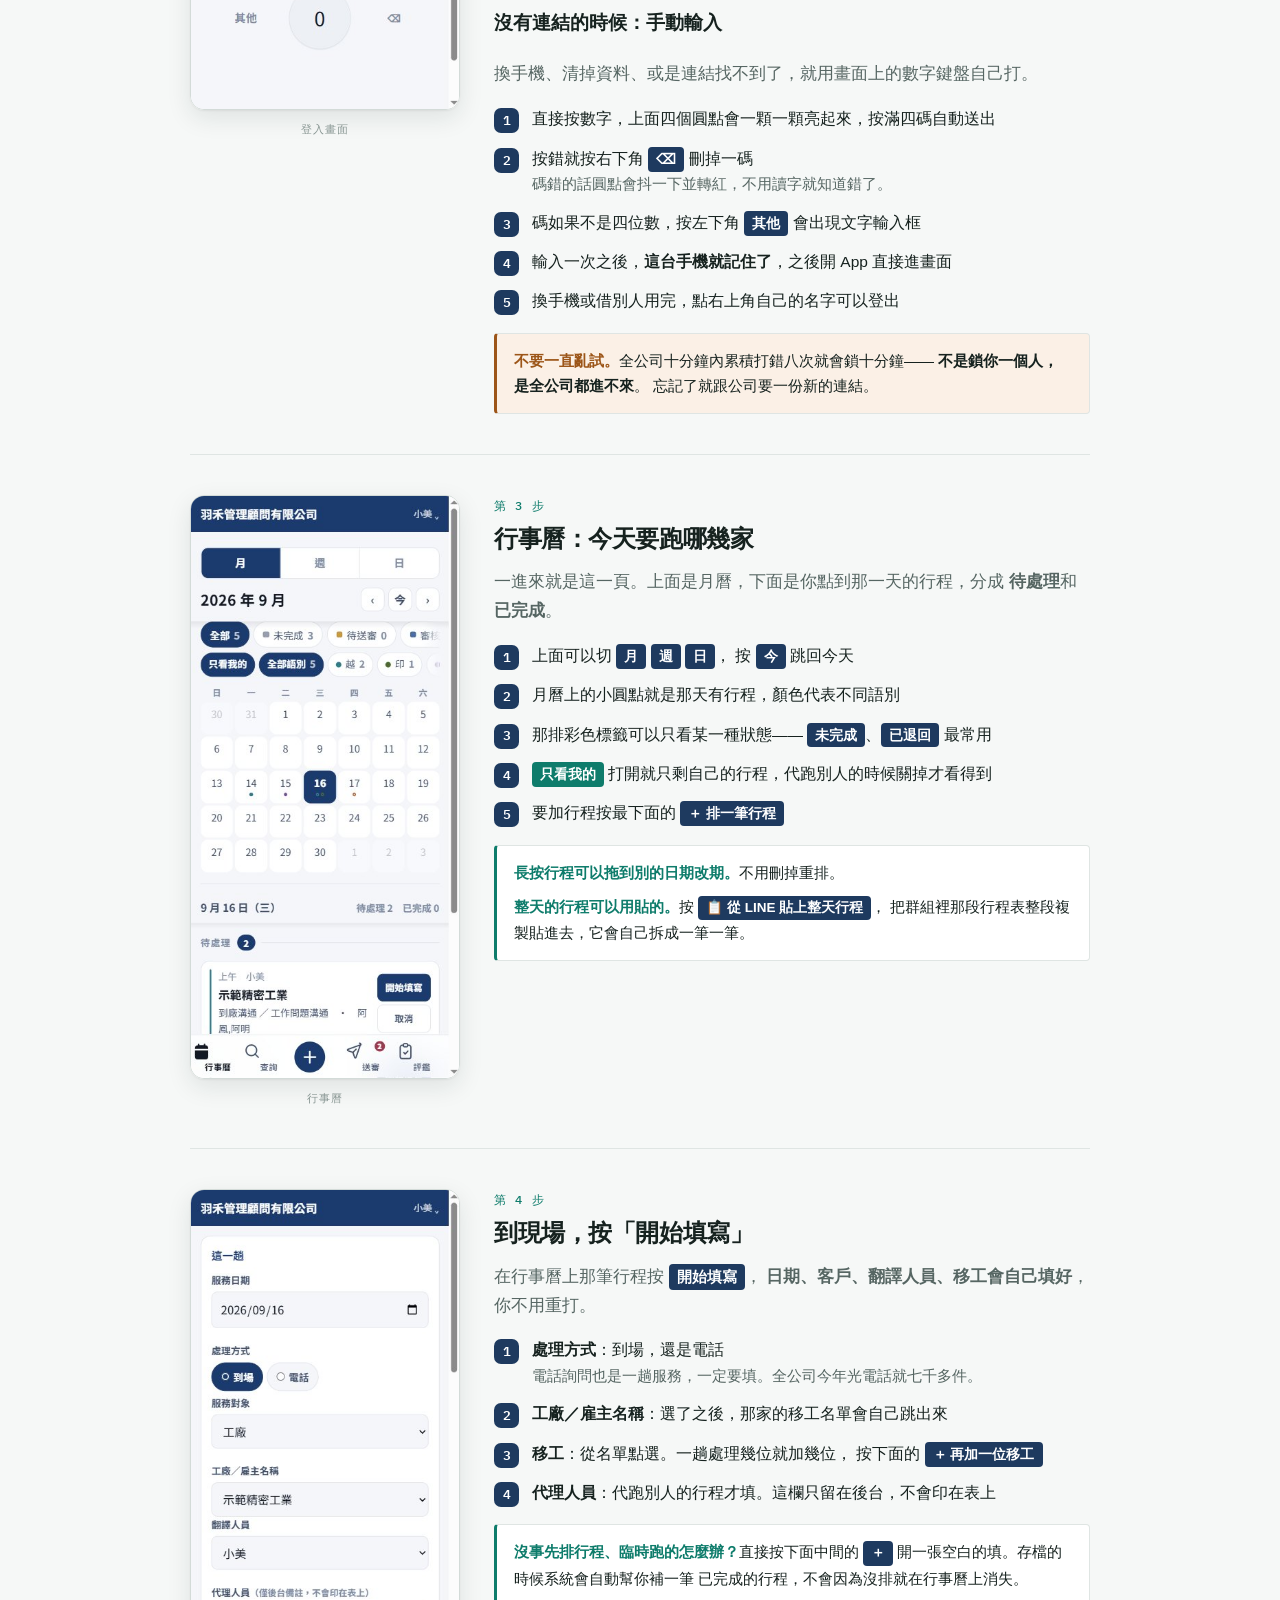
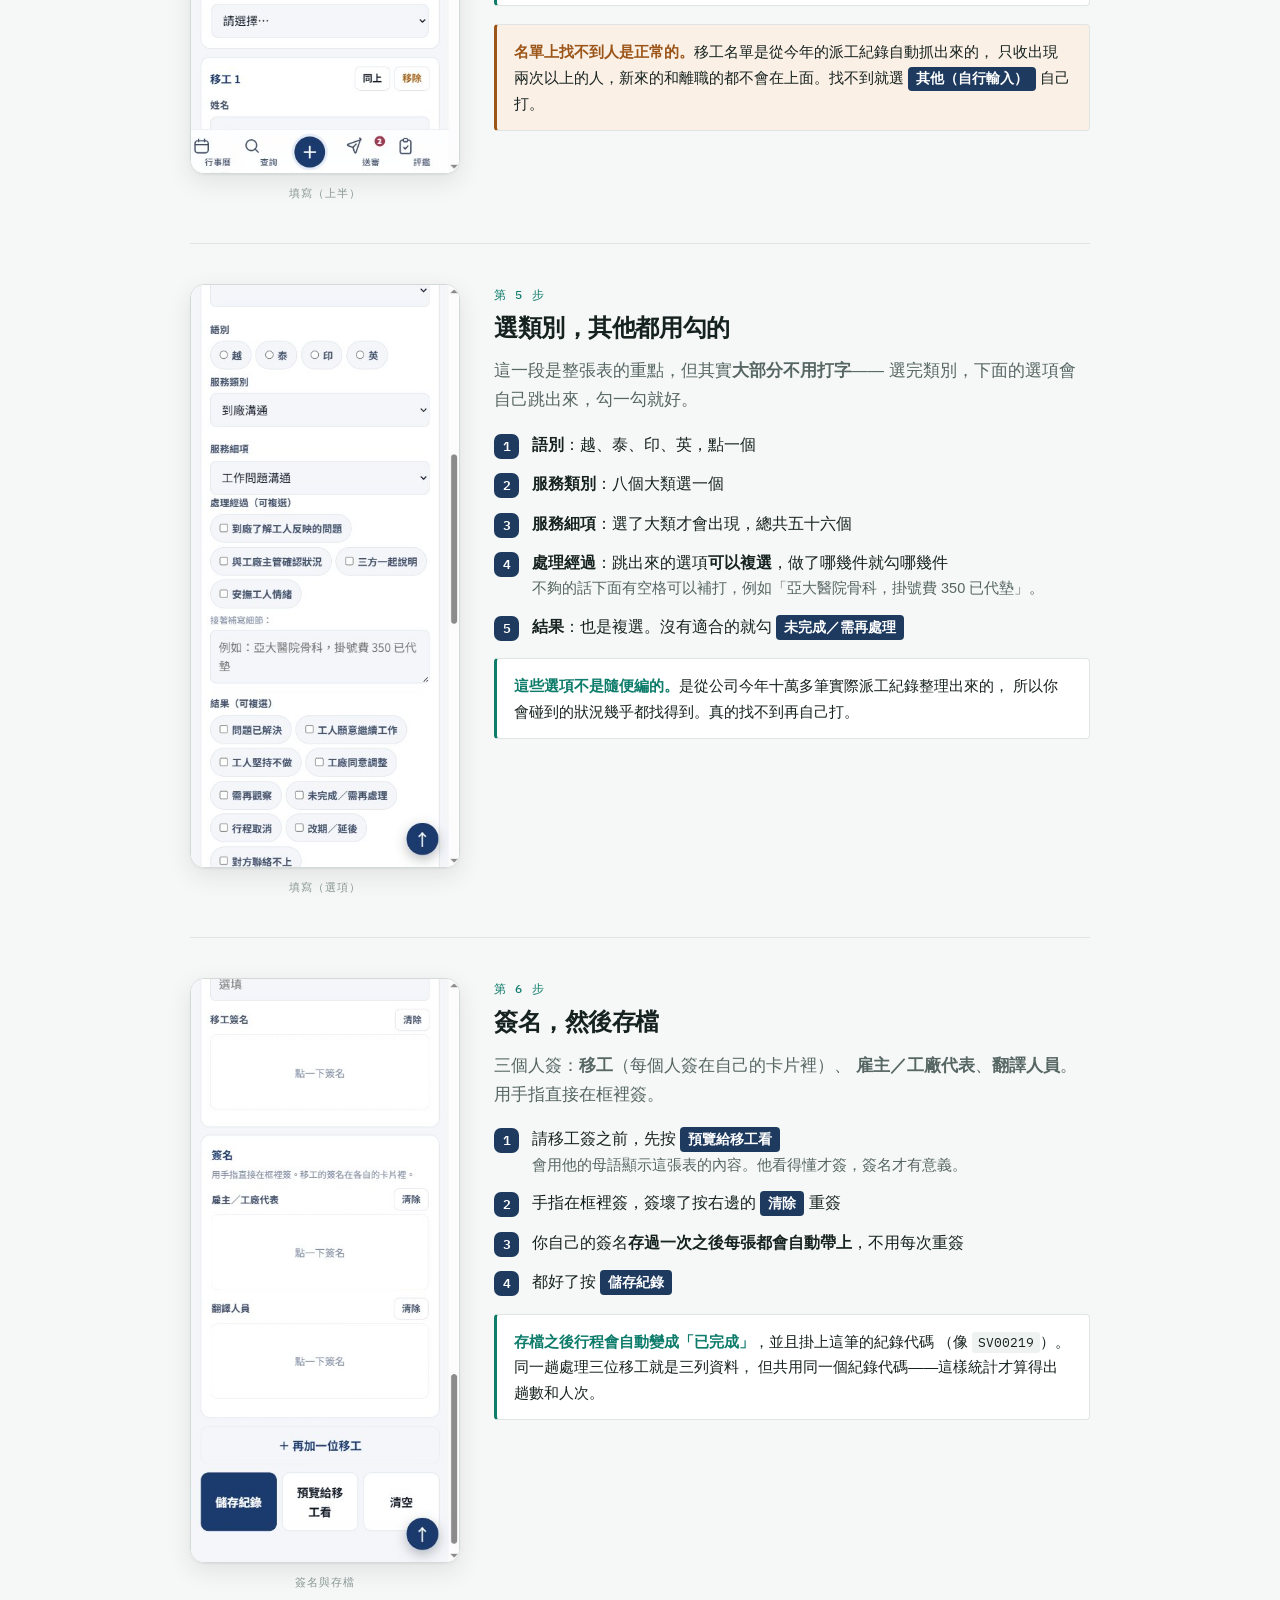
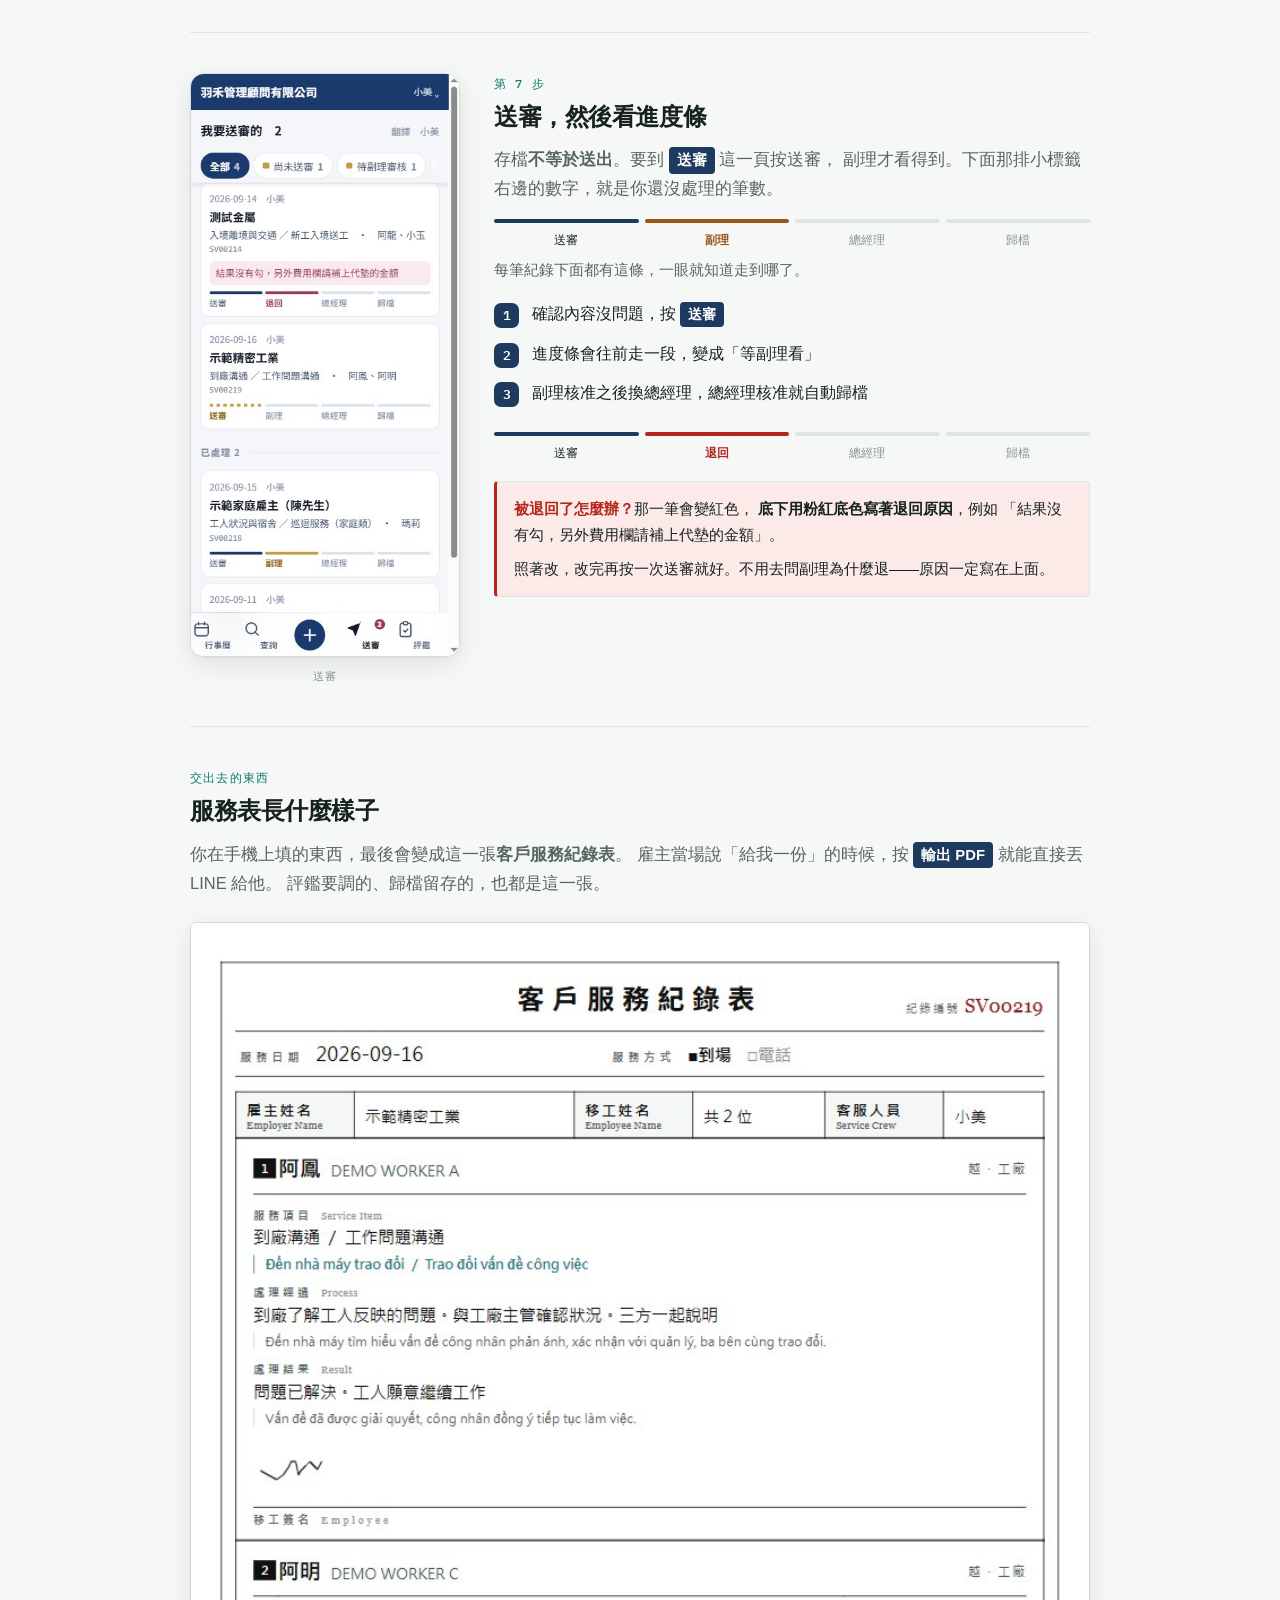
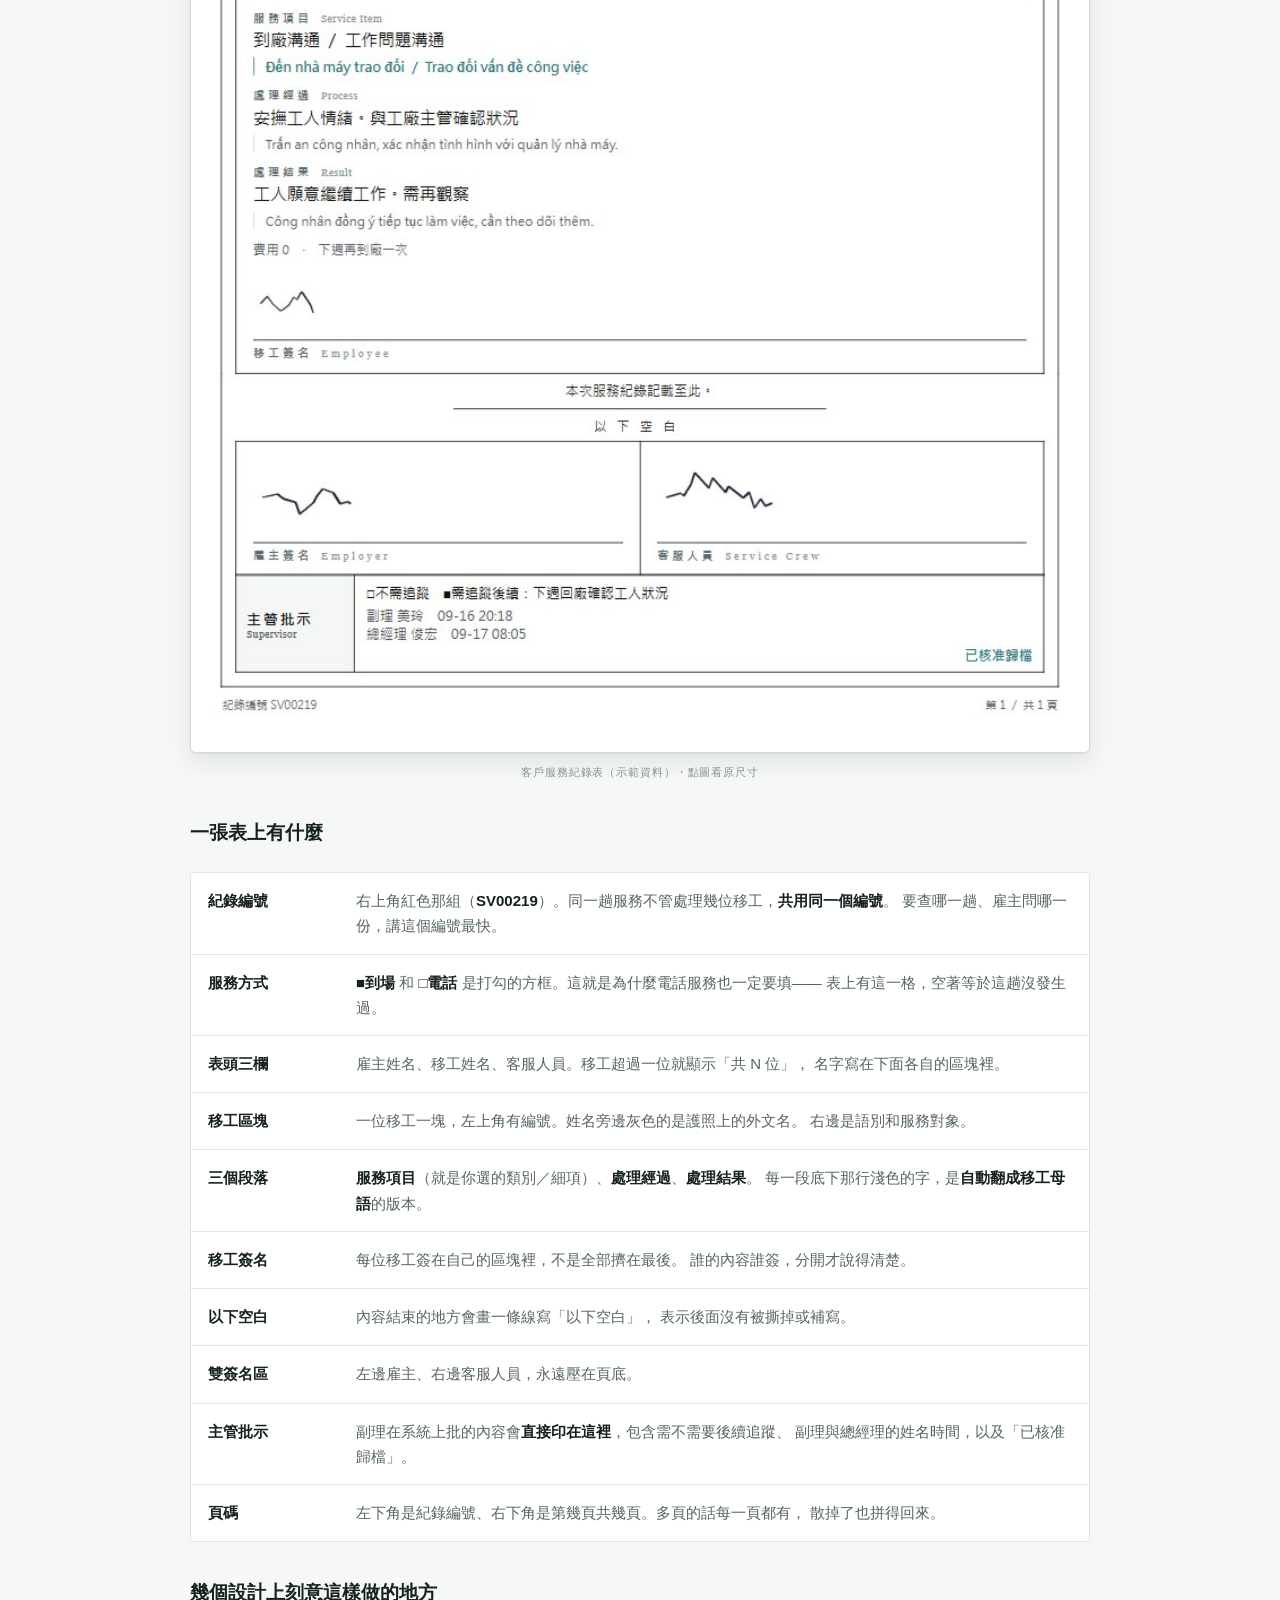
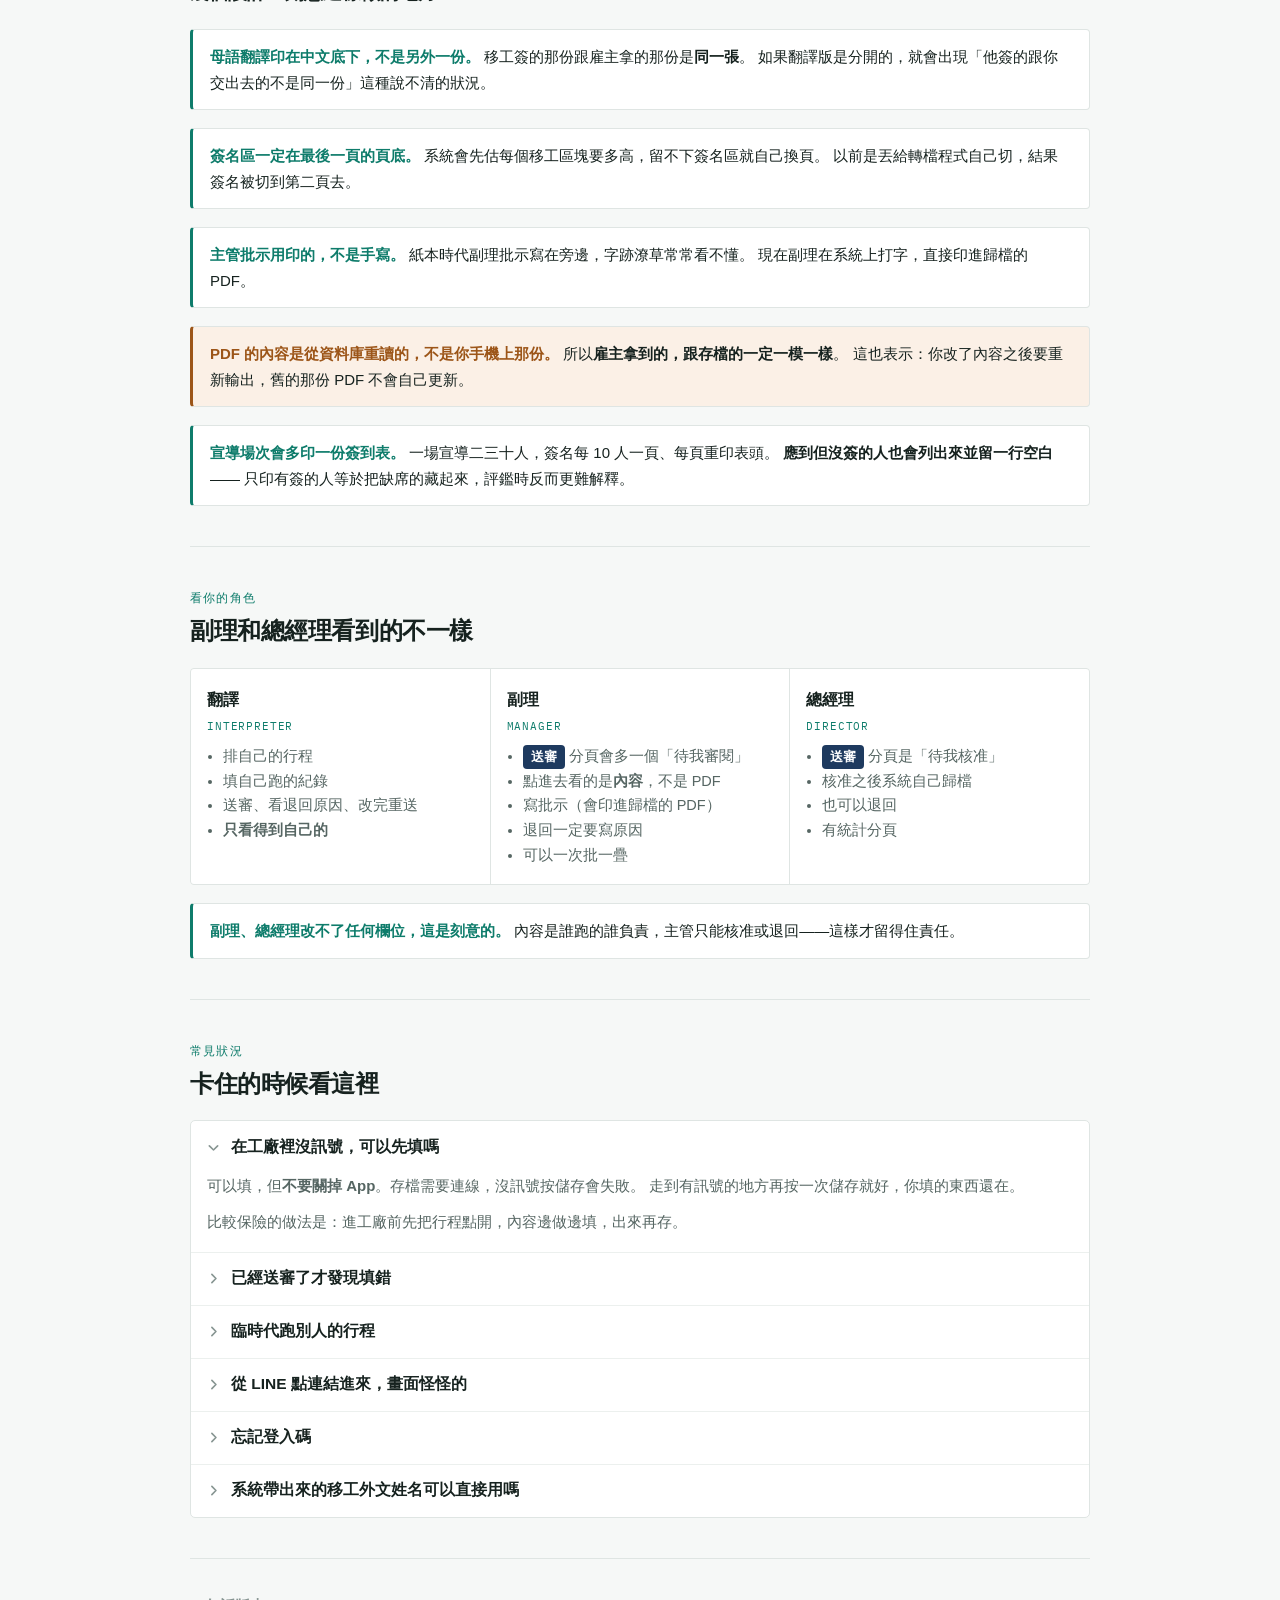
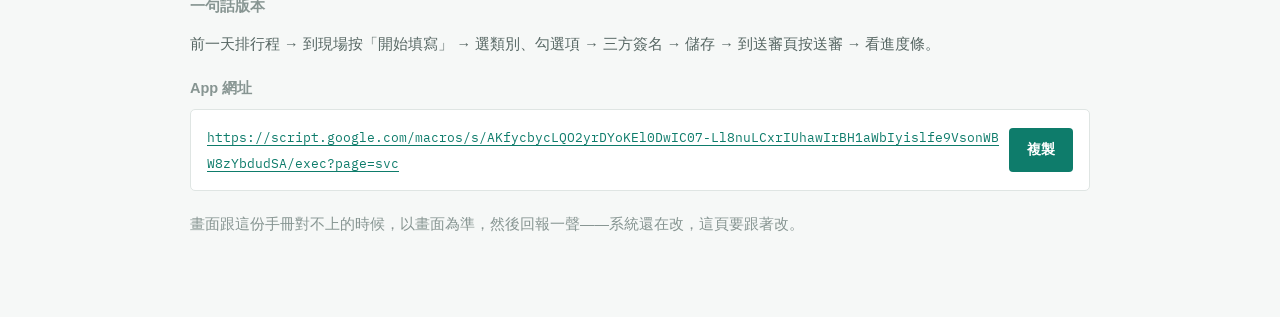
==== commit 04ec844d: "副理與總經理也能送出自己的紀錄；加上內建操作手冊 一、送審按鈕原本寫死 role==='翻譯'，副理／總經理填完自己跑的紀錄    送不出去（未送審時只出現「退回補正」，被退回時連改都沒得改）。   " ====
--- a/guide.html
+++ b/guide.html
@@ -1,529 +1,796 @@
-<!doctype html>
+<!DOCTYPE html>
 <html lang="zh-Hant">
 <head>
-<meta charset="utf-8">
+<meta charset="UTF-8">
 <meta name="viewport" content="width=device-width, initial-scale=1, viewport-fit=cover">
-<title>羽禾服務紀錄 · 新手上路</title>
-<meta name="theme-color" content="#1B3B6F">
-<link rel="apple-touch-icon" href="apple-touch-icon.png">
+<meta name="robots" content="noindex, nofollow">
+<title>羽禾服務紀錄操作手冊</title>
+<link rel="stylesheet" href="https://fonts.googleapis.com/css2?family=IBM+Plex+Mono:wght@400;500;600&display=swap">
 <style>
-/* ─────────────────────────────────────────────────────────
-   系統字優先：iPhone 上就是 SF Pro + 蘋方，字距與視覺尺寸
-   都已經調過，硬換 webfont 反而比較差，也省一次網路請求。
-   ───────────────────────────────────────────────────────── */
 :root{
-  --bg:#F2F4F4; --group:#FFFFFF; --sep:rgba(60,80,84,.13);
-  --ink:#0F1719; --ink2:#4A5C61; --ink3:#8A9A9E;
-  --tint:#1B3B6F; --tint-soft:rgba(21,97,109,.10);
-  --amber:#B4761E; --amber-soft:rgba(180,118,30,.12);
-  --blue:#4A6FA5;  --blue-soft:rgba(46,109,164,.12);
-  --green:#12805C; --red:#9E3B52;
-  --chrome:rgba(242,244,244,.72);
-  --radius:15px;
-  --sp:16px;
-}
-@media (prefers-color-scheme:dark){:root:not([data-theme="light"]){
-  --bg:#0B1113; --group:#161E20; --sep:rgba(255,255,255,.10);
-  --ink:#EDF3F2; --ink2:#AFC0C3; --ink3:#77888C;
-  --tint:#5FBECB; --tint-soft:rgba(95,190,203,.14);
-  --amber:#E0AE63; --amber-soft:rgba(224,174,99,.14);
-  --blue:#7FB2E0;  --blue-soft:rgba(127,178,224,.14);
-  --green:#3FBF92; --red:#E77C6E;
-  --chrome:rgba(11,17,19,.72);
-}}
-
-*{box-sizing:border-box;-webkit-tap-highlight-color:transparent}
-html{font:100%/1.5 -apple-system,BlinkMacSystemFont,"SF Pro TC","PingFang TC",
-  "Noto Sans TC","Microsoft JhengHei",system-ui,sans-serif}
-body{margin:0;background:var(--bg);color:var(--ink);
-  font-size:1.0625rem;line-height:1.62;letter-spacing:0;
-  -webkit-font-smoothing:antialiased;text-rendering:optimizeLegibility}
-
-.wrap{max-width:44rem;margin:0 auto;padding:0 var(--sp)
-  calc(env(safe-area-inset-bottom) + 4rem)}
-
-/* ── 頂欄：半透明材質，內容從底下捲過去 ─────────────────── */
-.bar{position:sticky;top:0;z-index:20;
-  background:var(--chrome);backdrop-filter:blur(22px) saturate(180%);
-  -webkit-backdrop-filter:blur(22px) saturate(180%);
-  padding:calc(env(safe-area-inset-top) + .55rem) var(--sp) .55rem}
-.bar .in{max-width:44rem;margin:0 auto;display:flex;align-items:center;gap:.6rem}
-.bar .ic{width:1.75rem;height:1.75rem;border-radius:.5rem;flex:none;
-  background:var(--tint);color:#fff;display:grid;place-items:center;
-  font-size:.7rem;font-weight:700;letter-spacing:.02em}
-.bar b{font-size:1rem;font-weight:600;letter-spacing:-.01em}
-.bar a{margin-left:auto;font-size:.9375rem;color:var(--tint);
-  text-decoration:none;font-weight:500}
-/* 硬分隔線改成一小段漸層，只在內容真的滑到底下時出現 */
-.bar::after{content:"";position:absolute;left:0;right:0;bottom:-14px;height:14px;
-  background:linear-gradient(var(--chrome),rgba(0,0,0,0));pointer-events:none}
-
-/* ── 開場 ──────────────────────────────────────────────── */
-header{padding:2.6rem 0 1.9rem}
-.kicker{font-size:.75rem;font-weight:600;letter-spacing:.14em;
-  color:var(--tint);margin-bottom:.5rem}
-h1{margin:0;font-size:clamp(2rem,7.5vw,2.9rem);line-height:1.08;
-  letter-spacing:-.028em;font-weight:700;text-wrap:balance}
-.lede{margin:.85rem 0 0;font-size:1.125rem;line-height:1.6;color:var(--ink2);
-  letter-spacing:-.004em;max-width:32ch}
-
-/* ── 分段控制：iOS 的那種，指示器用彈簧移動 ──────────────── */
-.roles{position:sticky;top:3.35rem;z-index:15;margin:1.4rem 0 1.9rem;
-  padding:.5rem 0 .35rem;background:var(--chrome);
-  backdrop-filter:blur(22px) saturate(180%);
-  -webkit-backdrop-filter:blur(22px) saturate(180%)}
-.seg{position:relative;display:grid;grid-template-columns:repeat(3,1fr);
-  gap:0;background:var(--tint-soft);border-radius:11px;padding:3px}
-.seg .knob{position:absolute;top:3px;bottom:3px;left:3px;border-radius:8px;
-  background:var(--group);box-shadow:0 1px 3px rgba(15,23,25,.14),
-  0 0 0 .5px rgba(15,23,25,.05);will-change:transform,width}
-.seg button{position:relative;z-index:1;appearance:none;border:0;background:none;
-  font:inherit;font-size:.9375rem;font-weight:500;color:var(--ink2);
-  padding:.5rem .25rem;min-height:2.25rem;cursor:pointer;border-radius:8px;
-  letter-spacing:0;transition:color .18s ease,transform .1s ease-out}
-.seg button[aria-selected="true"]{color:var(--ink);font-weight:600}
-.seg button:active{transform:scale(.96)}
-
-/* ── 群組卡片：iOS 設定頁的做法 ────────────────────────── */
-.gtitle{font-size:.75rem;font-weight:600;letter-spacing:.1em;color:var(--ink3);
-  margin:1.9rem 0 .5rem;padding:0 .25rem}
-.group{background:var(--group);border-radius:var(--radius);overflow:hidden;
-  box-shadow:0 .5px 0 var(--sep) inset,0 1px 2px rgba(15,23,25,.04)}
-.row{display:grid;grid-template-columns:1.9rem 1fr;gap:.85rem;
-  padding:.95rem 1rem;position:relative}
-.row + .row::before{content:"";position:absolute;left:3.75rem;right:0;top:0;
-  height:.5px;background:var(--sep)}
-.num{width:1.9rem;height:1.9rem;border-radius:50%;background:var(--tint);
-  color:#fff;display:grid;place-items:center;font-size:.875rem;font-weight:600;
-  font-variant-numeric:tabular-nums;margin-top:.1rem}
-.row h3{margin:0;font-size:1.0625rem;font-weight:600;letter-spacing:-.01em;
-  line-height:1.35}
-.row p{margin:.3rem 0 0;font-size:.9688rem;line-height:1.6;color:var(--ink2)}
-.row p + p{margin-top:.45rem}
-.row em{font-style:normal;color:var(--ink);font-weight:600}
-
-.note{background:var(--group);border-radius:var(--radius);padding:.95rem 1rem;
-  font-size:.9375rem;line-height:1.65;color:var(--ink2);
-  border-left:3px solid var(--amber)}
-.note b{color:var(--ink)}
-.note.warn{border-left-color:var(--red)}
-
-/* ── 畫面示意：直接用 CSS 畫出他們會看到的東西 ─────────── */
-.shot{margin:.75rem 0 .1rem;background:var(--bg);border-radius:11px;
-  padding:.8rem .85rem;border:.5px solid var(--sep)}
-.shot .cap{font-size:.75rem;color:var(--ink3);margin-bottom:.55rem;
-  letter-spacing:.04em}
-
-.prog{display:flex;gap:4px}
-.prog .s{flex:1}
-.prog i{display:block;height:4px;border-radius:99px;background:var(--sep)}
-.prog em{display:block;font-style:normal;font-size:.625rem;margin-top:.3rem;
-  color:var(--ink3);letter-spacing:.02em;line-height:1.3}
-.prog .s.done i{background:var(--tint)} .prog .s.done em{color:var(--ink2)}
-.prog .s.now i{background:var(--amber)} .prog .s.now em{color:var(--amber);font-weight:600}
-.prog .s.back i{background:var(--red)}  .prog .s.back em{color:var(--red);font-weight:600}
-.prog .s.todo i{background:repeating-linear-gradient(90deg,
-  var(--amber) 0 5px,transparent 5px 10px)}
-.prog .s.todo em{color:var(--amber);font-weight:600}
-.prog.all i{background:var(--green)} .prog.all em{color:var(--green);font-weight:600}
-
-.card{background:var(--group);border-radius:10px;padding:.7rem .8rem;
-  display:flex;gap:.6rem;align-items:flex-start}
-.card .bar4{width:3px;border-radius:99px;background:var(--tint);align-self:stretch}
-.card .b{flex:1;min-width:0}
-.card .t{font-size:.75rem;color:var(--ink3)}
-.card .n{font-size:.9375rem;font-weight:600;margin-top:.05rem}
-.card .m{font-size:.75rem;color:var(--ink2);margin-top:.05rem}
-.card .acts{display:flex;flex-direction:column;gap:.3rem}
-.card .acts span{font-size:.6875rem;border:.5px solid var(--sep);border-radius:6px;
-  padding:.2rem .5rem;color:var(--ink2);white-space:nowrap}
-
-.chips{display:flex;gap:.35rem;flex-wrap:wrap}
-.chips span{font-size:.75rem;border:.5px solid var(--sep);border-radius:99px;
-  padding:.25rem .6rem;color:var(--ink2);display:inline-flex;align-items:center;gap:.3rem}
-.chips span.on{background:var(--tint);border-color:var(--tint);color:#fff;font-weight:600}
-.chips i{width:.5rem;height:.5rem;border-radius:2px;display:block}
-
-.kbd{display:inline-block;border:.5px solid var(--sep);border-radius:5px;
-  padding:0 .35rem;font-size:.875rem;background:var(--group);color:var(--ink)}
-
-/* 角色切換：淡入＋一點點位移，方向跟切換方向一致 */
-.pane{display:none}
-.pane.on{display:block;animation:in .34s cubic-bezier(.32,.72,0,1) both}
-@keyframes in{from{opacity:0;transform:translate3d(var(--from,10px),0,0)}
-              to{opacity:1;transform:none}}
-
-footer{margin-top:2.6rem;padding-top:1.4rem;border-top:.5px solid var(--sep);
-  font-size:.875rem;line-height:1.7;color:var(--ink3)}
-footer b{color:var(--ink2)}
-footer a{color:var(--tint)}
-
-@media (prefers-reduced-motion:reduce){
-  .pane.on{animation:fade .2s ease both}
-  @keyframes fade{from{opacity:0}to{opacity:1}}
-  .seg .knob{transition:none!important}
-  .seg button:active{transform:none}
-}
-@media (prefers-reduced-transparency:reduce){
-  .bar,.roles{background:var(--bg);backdrop-filter:none;-webkit-backdrop-filter:none}
-}
-@media (prefers-contrast:more){
-  :root{--sep:rgba(60,80,84,.4)}
-  .group{outline:.5px solid var(--sep)}
-}
+  --paper:#F6F8F7;
+  --surface:#FFFFFF;
+  --surface-2:#EEF2F0;
+  --ink:#16221F;
+  --muted:#566663;
+  --faint:#879592;
+  --accent:#0E7C6B;
+  --accent-soft:#E3F1ED;
+  --accent-line:#BFDDD6;
+  --navy:#1E3A5F;
+  --warn:#9C5518;
+  --warn-soft:#FBF0E6;
+  --danger:#B3261E;
+  --danger-soft:#FBEAE8;
+  --line:#DFE5E3;
+  --line-soft:#ECF0EE;
+  --shot-bd:#D3DBD8;
+  --sans:-apple-system,BlinkMacSystemFont,"Segoe UI Variable Text","Segoe UI","PingFang TC","Microsoft JhengHei","Noto Sans TC",Roboto,sans-serif;
+  --mono:"IBM Plex Mono",ui-monospace,SFMono-Regular,Menlo,Consolas,monospace;
+}
+@media (prefers-color-scheme:dark){
+  :root:not([data-theme="light"]){
+    --paper:#0E1614; --surface:#16211E; --surface-2:#1E2B27;
+    --ink:#E8EEEC; --muted:#A2B2AE; --faint:#778783;
+    --accent:#4FD1B8; --accent-soft:#16302B; --accent-line:#245047;
+    --navy:#7FA6D0;
+    --warn:#E0A268; --warn-soft:#2A1F13;
+    --danger:#F2857C; --danger-soft:#2E1715;
+    --line:#26332F; --line-soft:#1D2A26; --shot-bd:#2C3B37;
+  }
+}
+:root[data-theme="dark"]{
+  --paper:#0E1614; --surface:#16211E; --surface-2:#1E2B27;
+  --ink:#E8EEEC; --muted:#A2B2AE; --faint:#778783;
+  --accent:#4FD1B8; --accent-soft:#16302B; --accent-line:#245047;
+  --navy:#7FA6D0;
+  --warn:#E0A268; --warn-soft:#2A1F13;
+  --danger:#F2857C; --danger-soft:#2E1715;
+  --line:#26332F; --line-soft:#1D2A26; --shot-bd:#2C3B37;
+}
+
+*{box-sizing:border-box;}
+body{
+  margin:0;background:var(--paper);color:var(--ink);
+  font-family:var(--sans);font-size:16.5px;line-height:1.75;
+  -webkit-font-smoothing:antialiased;padding:0 20px 80px;
+}
+.wrap{max-width:900px;margin:0 auto;}
+
+header{padding-block:50px 30px;}
+.kicker{font-family:var(--mono);font-size:11.5px;font-weight:500;letter-spacing:0.18em;
+  text-transform:uppercase;color:var(--accent);margin:0 0 13px;}
+h1{font-size:clamp(29px,6.2vw,42px);font-weight:700;letter-spacing:-0.025em;
+  line-height:1.2;margin:0;text-wrap:balance;}
+.lede{color:var(--muted);font-size:17px;margin:17px 0 0;max-width:56ch;}
+
+.demo-note{
+  margin-top:24px;background:var(--accent-soft);border:1px solid var(--accent-line);
+  border-radius:4px;padding:13px 16px;font-size:14.5px;color:var(--ink);line-height:1.6;
+}
+.demo-note b{color:var(--accent);}
+
+/* ---- 步驟區塊：截圖 + 步驟並排 ---- */
+.step{
+  padding-block:40px;border-top:1px solid var(--line);
+  display:grid;grid-template-columns:270px 1fr;gap:34px;align-items:start;
+}
+@media(max-width:700px){
+  .step{grid-template-columns:1fr;gap:22px;}
+  .shot{max-width:290px;margin:0 auto;}
+}
+.step.noshot{grid-template-columns:1fr;}
+
+/* <figure> 預設有 margin:1em 40px，不清掉每張圖左右各少 40px */
+figure{margin:0;}
+.shot{position:sticky;top:20px;}
+@media(max-width:700px){.shot{position:static;}}
+.shot img{
+  /* height:auto 不能省：HTML 上的 height="844" 是呈現提示，
+     只設 width:100% 的話高度會被鎖在 844px，圖就被拉長。 */
+  width:100%;max-width:100%;height:auto;aspect-ratio:390/844;display:block;border-radius:14px;
+  border:1px solid var(--shot-bd);
+  box-shadow:0 1px 2px rgba(0,0,0,0.05),0 8px 24px rgba(20,40,35,0.10);
+}
+.shot figcaption{
+  font-family:var(--mono);font-size:11px;letter-spacing:0.08em;color:var(--faint);
+  text-align:center;margin-top:10px;text-transform:uppercase;
+}
+
+.n{font-family:var(--mono);font-size:12px;font-weight:500;letter-spacing:0.1em;
+  color:var(--accent);display:block;margin-bottom:7px;}
+h2{font-size:24px;font-weight:700;letter-spacing:-0.018em;line-height:1.35;
+  margin:0 0 12px;text-wrap:balance;}
+p{margin:0 0 14px;}
+p.lead{color:var(--muted);}
+strong{font-weight:650;}
+
+ol.do{list-style:none;counter-reset:d;margin:18px 0 0;padding:0;
+  display:flex;flex-direction:column;gap:13px;}
+ol.do > li{counter-increment:d;position:relative;padding-left:38px;font-size:15.5px;line-height:1.7;}
+ol.do > li::before{
+  content:counter(d);position:absolute;left:0;top:2px;
+  width:25px;height:25px;border-radius:7px;
+  background:var(--navy);color:#fff;
+  font-family:var(--mono);font-size:12.5px;font-weight:600;
+  display:flex;align-items:center;justify-content:center;
+}
+ol.do em{font-style:normal;color:var(--muted);display:block;font-size:14.5px;}
+
+.ui{
+  font-family:var(--sans);font-size:0.9em;font-weight:600;
+  background:var(--navy);color:#fff;padding:2px 8px;border-radius:4px;
+  white-space:nowrap;display:inline-block;line-height:1.5;
+}
+.ui.g{background:var(--accent);}
+code{font-family:var(--mono);font-size:0.86em;background:var(--surface-2);
+  padding:2px 6px;border-radius:3px;word-break:break-all;}
+
+.tip{
+  margin-top:18px;background:var(--surface);border:1px solid var(--line);
+  border-left:3px solid var(--accent);border-radius:4px;padding:14px 17px;
+  font-size:15px;line-height:1.7;
+}
+.tip b{color:var(--accent);}
+.tip.w{border-left-color:var(--warn);background:var(--warn-soft);}
+.tip.w b{color:var(--warn);}
+.tip.d{border-left-color:var(--danger);background:var(--danger-soft);}
+.tip.d b{color:var(--danger);}
+.tip p{margin:0;}
+.tip p + p{margin-top:9px;}
+
+/* ---- 網址方塊 ---- */
+.linkbox{
+  margin-top:18px;background:var(--surface);border:1px solid var(--line);
+  border-radius:5px;padding:14px 16px;
+  display:flex;flex-wrap:wrap;align-items:center;gap:10px;
+}
+.linkbox-l{
+  font-family:var(--mono);font-size:10.5px;letter-spacing:0.12em;text-transform:uppercase;
+  color:var(--faint);flex:0 0 100%;
+}
+.linkbox a{flex:1 1 200px;min-width:0;color:var(--accent);text-underline-offset:3px;}
+.linkbox code{background:none;padding:0;font-size:12.5px;line-height:1.6;}
+.copy{
+  -webkit-appearance:none;appearance:none;flex:none;
+  min-height:44px;padding:0 18px;border-radius:4px;cursor:pointer;
+  background:var(--accent);color:#fff;border:none;
+  font-family:var(--sans);font-size:14px;font-weight:600;
+  transition:opacity 160ms ease;
+}
+.copy:hover{opacity:0.88;}
+.copy.done{background:var(--navy);}
+
+/* ---- 服務表（整頁寬的橫式截圖） ---- */
+.sheet-wrap{margin-top:24px;}
+.sheet-wrap img{
+  width:100%;max-width:100%;height:auto;aspect-ratio:794/1263;display:block;
+  border:1px solid var(--shot-bd);border-radius:6px;
+  box-shadow:0 1px 2px rgba(0,0,0,0.05),0 8px 24px rgba(20,40,35,0.10);
+  background:#fff;
+}
+.sheet-wrap figcaption{
+  font-family:var(--mono);font-size:11px;letter-spacing:0.08em;color:var(--faint);
+  text-align:center;margin-top:10px;text-transform:uppercase;
+}
+.sheet-wrap a{display:block;}
+.sheet-wrap a:focus-visible{outline:2px solid var(--accent);outline-offset:3px;}
+
+.parts{display:flex;flex-direction:column;gap:1px;background:var(--line);
+  border:1px solid var(--line);border-radius:4px;overflow:hidden;margin-top:22px;}
+.part{background:var(--surface);padding:15px 17px;display:grid;
+  grid-template-columns:132px 1fr;gap:5px 16px;align-items:baseline;}
+@media(max-width:560px){.part{grid-template-columns:1fr;}}
+.part dt{font-weight:650;font-size:15px;}
+.part dd{margin:0;color:var(--muted);font-size:15px;line-height:1.68;}
+.part dd b{color:var(--ink);font-weight:650;}
+
+/* ---- 登入碼表 ---- */
+.tblwrap{margin-top:20px;overflow-x:auto;border:1px solid var(--line);border-radius:5px;}
+table.codes{width:100%;border-collapse:collapse;font-size:15px;min-width:430px;}
+table.codes th{
+  background:var(--surface-2);text-align:left;padding:11px 14px;
+  font-family:var(--mono);font-size:11px;letter-spacing:0.1em;
+  color:var(--faint);text-transform:uppercase;font-weight:500;
+  border-bottom:1px solid var(--line);white-space:nowrap;
+}
+table.codes td{padding:11px 14px;border-bottom:1px solid var(--line-soft);background:var(--surface);}
+table.codes tr:last-child td{border-bottom:none;}
+table.codes td.c{
+  font-family:var(--mono);font-size:17px;font-weight:600;letter-spacing:0.12em;
+  font-variant-numeric:tabular-nums;color:var(--ink);
+}
+table.codes tr.boss td{background:var(--accent-soft);}
+table.codes td.lk a{
+  display:inline-flex;align-items:center;justify-content:center;
+  min-height:38px;padding:0 15px;border-radius:4px;white-space:nowrap;
+  background:var(--navy);color:#fff;text-decoration:none;font-size:13.5px;font-weight:600;
+}
+
+/* ---- 進度條圖例 ---- */
+.bar{display:flex;gap:6px;margin:16px 0 8px;flex-wrap:wrap;}
+.bseg{flex:1 1 74px;text-align:center;}
+.bseg i{display:block;height:4px;border-radius:2px;background:var(--line);}
+.bseg.on i{background:var(--navy);}
+.bseg.cur i{background:var(--warn);}
+.bseg.bad i{background:var(--danger);}
+.bseg span{font-size:12px;color:var(--faint);display:block;margin-top:6px;
+  font-family:var(--mono);}
+.bseg.on span{color:var(--ink);}
+.bseg.cur span{color:var(--warn);font-weight:600;}
+.bseg.bad span{color:var(--danger);font-weight:600;}
+
+/* ---- 角色 ---- */
+.roles{display:grid;grid-template-columns:repeat(3,1fr);gap:1px;margin-top:20px;
+  background:var(--line);border:1px solid var(--line);border-radius:4px;overflow:hidden;}
+@media(max-width:640px){.roles{grid-template-columns:1fr;}}
+.role{background:var(--surface);padding:17px 16px;}
+.role h3{margin:0 0 3px;font-size:16px;font-weight:700;}
+.role .rt{font-family:var(--mono);font-size:10.5px;letter-spacing:0.08em;
+  color:var(--accent);text-transform:uppercase;display:block;margin-bottom:9px;}
+.role ul{margin:0;padding-left:16px;font-size:14.5px;color:var(--muted);line-height:1.7;}
+
+/* ---- FAQ ---- */
+.faq{margin-top:20px;border:1px solid var(--line);border-radius:5px;
+  background:var(--surface);overflow:hidden;}
+.q{border-top:1px solid var(--line-soft);}
+.q:first-child{border-top:none;}
+.q-btn{
+  -webkit-appearance:none;appearance:none;width:100%;display:flex;align-items:center;gap:11px;
+  min-height:52px;padding:11px 16px;background:none;border:none;text-align:left;
+  font-family:var(--sans);font-size:15.5px;font-weight:600;color:var(--ink);cursor:pointer;
+  transition:background 160ms ease;
+}
+.q-btn:hover{background:var(--surface-2);}
+.q-btn .cv{flex:none;color:var(--faint);transition:transform 250ms cubic-bezier(0.22,1,0.36,1);}
+.q.open .cv{transform:rotate(90deg);}
+.q-body{display:none;padding:0 16px 16px;font-size:15px;color:var(--muted);line-height:1.75;}
+.q.open .q-body{display:block;}
+.q-body p{margin:0 0 10px;}
+.q-body p:last-child{margin:0;}
+
+footer{padding-block:34px 0;border-top:1px solid var(--line);
+  font-size:14.5px;color:var(--faint);line-height:1.8;}
+
+:is(a,button):focus-visible{outline:2px solid var(--accent);outline-offset:3px;}
+@media (prefers-reduced-motion:reduce){*{transition:none !important;}}
 </style>
 </head>
 <body>
 
-<div class="bar"><div class="in">
-  <span class="ic">羽禾</span><b>新手上路</b>
-  <a href="./">開啟 App</a>
-</div></div>
-
 <div class="wrap">
 
 <header>
-  <div class="kicker">羽禾人力仲介 · 服務紀錄</div>
-  <h1>五分鐘<br>學會這個 App</h1>
-  <p class="lede">以前是紙本服務表跑一趟、回公司補打、交給副理蓋章。現在整段在手機上完成，雇主當場簽名，副理在自己的手機上批。</p>
+  <p class="kicker">羽禾管理顧問 · 服務紀錄 App</p>
+  <h1>照著做就會了</h1>
+  <p class="lede">
+    每一步都有手機畫面。從登入到把紀錄送出去，總共七步。
+    第一天照著做一遍，之後就不用再看這一頁了。
+  </p>
+  <div class="demo-note">
+    <b>畫面裡的資料都是假的。</b>
+    示範精密工業、範例電子、阿鳳、阿龍這些都不存在，是為了拍教學畫面編出來的。
+    你登入之後看到的會是真的客戶與移工。
+  </div>
 </header>
 
-<div class="roles">
-  <div class="seg" id="seg">
-    <span class="knob" id="knob"></span>
-    <button type="button" role="tab" aria-selected="true"  data-r="crew">翻譯人員</button>
-    <button type="button" role="tab" aria-selected="false" data-r="mgr">副理</button>
-    <button type="button" role="tab" aria-selected="false" data-r="boss">總經理</button>
-  </div>
-</div>
-
-<!-- ══════════════ 翻譯人員 ══════════════ -->
-<section class="pane on" data-p="crew">
-
-  <p class="gtitle">開始之前</p>
-  <div class="group">
-    <div class="row"><span class="num">1</span><div>
-      <h3>把它裝到手機桌面</h3>
-      <p><em>iPhone</em>：一定要用 Safari 打開連結，按最下面中間的分享鍵 <span class="kbd">↑</span>，往下滑找到「加入主畫面」。從 LINE 點進來的話，先按右下角 <span class="kbd">⋯</span> 選「用預設瀏覽器開啟」。</p>
-      <p><em>Android</em>：用 Chrome 打開，通常會自己跳出「安裝應用程式」。沒跳出來就按右上角 <span class="kbd">⋮</span> 選「安裝應用程式」。</p>
-      <p>裝好之後開起來沒有網址列，跟一般 App 一樣。之後系統更新不用重裝。</p>
-    </div></div>
-    <div class="row"><span class="num">2</span><div>
-      <h3>用四位數登入碼登入</h3>
-      <p>每個人有自己的碼，跟佑彬拿。輸入一次之後這台手機就記住了，不用每次打。</p>
-      <p>換手機或借別人用完，點右上角自己的名字可以登出。</p>
-    </div></div>
-  </div>
-
-  <p class="gtitle">每天怎麼用</p>
-  <div class="group">
-    <div class="row"><span class="num">3</span><div>
-      <h3>行事曆：今天要跑哪幾家</h3>
-      <p>一進來就是行事曆。上面可以切<em>月／週／日</em>，下面列出當天的行程，分成「待處理」和「已完成」。</p>
-      <p>長按行程可以直接<em>拖到別的日期</em>改期，不用刪掉重排。</p>
-      <div class="shot">
-        <div class="cap">當天的一筆行程</div>
-        <div class="card">
-          <span class="bar4"></span>
-          <span class="b">
-            <span class="t">上午　你的名字</span>
-            <span class="n">友秀</span>
-            <span class="m">到廠溝通 ／ 工作問題溝通　·　阮氏芳玲</span>
-          </span>
-          <span class="acts"><span>開始填寫</span><span>取消</span></span>
+<!-- 登入碼區塊已移除：這一份放在公開網址上 -->
+<section class="step noshot">
+  <div>
+    <span class="n">先拿這個</span>
+    <h2>你的登入碼</h2>
+    <p class="lead">
+      每個人有自己的四位數碼，是一對一傳給你的專屬連結。
+      <strong>這一頁是公開網址，所以不會把碼寫在這裡。</strong>
+    </p>
+    <p>
+      找不到自己的連結或忘記碼了，跟公司要一份新的就好。
+      <strong>不要一直亂試</strong>——全公司十分鐘內累積打錯八次會鎖十分鐘，
+      鎖的不是你一個人，是全公司都進不來。
+    </p>
+  </div>
+</section>
+
+<!-- 1 -->
+<section class="step noshot">
+  <div>
+    <span class="n">第 1 步</span>
+    <h2>把它裝到手機桌面</h2>
+    <p class="lead">
+      裝過之後打開來沒有網址列，跟一般 App 一樣，而且之後系統更新不用重裝。
+      <strong>不要每次從 LINE 點連結進來</strong>——那樣畫面會被 LINE 的瀏覽器擠掉一截。
+    </p>
+    <div class="linkbox">
+      <span class="linkbox-l">App 網址</span>
+      <a href="https://script.google.com/macros/s/AKfycbycLQO2yrDYoKEl0DwIC07-Ll8nuLCxrIUhawIrBH1aWbIyislfe9VsonWBW8zYbdudSA/exec?page=svc" target="_blank" rel="noopener"><code>https://script.google.com/macros/s/AKfycbycLQO2yrDYoKEl0DwIC07-Ll8nuLCxrIUhawIrBH1aWbIyislfe9VsonWBW8zYbdudSA/exec?page=svc</code></a>
+      <button class="copy" type="button" data-copy="https://script.google.com/macros/s/AKfycbycLQO2yrDYoKEl0DwIC07-Ll8nuLCxrIUhawIrBH1aWbIyislfe9VsonWBW8zYbdudSA/exec?page=svc">複製</button>
+    </div>
+    <ol class="do">
+      <li><b>iPhone</b>：用 <span class="ui">Safari</span> 打開網址 → 按下面中間的分享鈕 → 往下找
+        <span class="ui">加入主畫面</span>
+        <em>如果你是從 LINE 點進來的，先按右下角 ⋯ 選「用預設瀏覽器開啟」。</em></li>
+      <li><b>Android</b>：用 <span class="ui">Chrome</span> 打開，通常會自己跳出
+        <span class="ui">安裝應用程式</span>
+        <em>沒跳出來就按右上角 ⋮ 選「安裝應用程式」。</em></li>
+    </ol>
+  </div>
+</section>
+
+<!-- 2 -->
+<section class="step">
+  <figure class="shot">
+    <img src="shots/00-login.jpg" alt="登入畫面：四個圓點與數字鍵盤" width="390" height="844">
+    <figcaption>登入畫面</figcaption>
+  </figure>
+  <div>
+    <span class="n">第 2 步</span>
+    <h2>登入</h2>
+    <p class="lead">
+      這套系統<strong>不是用 Google 帳號登入</strong>。
+      你會拿到一條<strong>只屬於你的連結</strong>，點一下就直接進去，
+      連密碼都不用記。
+    </p>
+    <ol class="do">
+      <li><b>點公司傳給你的那條專屬連結</b>
+        <em>網址長得像 <code>…/yuher-app/?code=1234</code>，後面那四碼就是你的登入碼。</em></li>
+      <li><b>它會自己登入，然後把碼從網址列清掉</b>
+        <em>這樣你之後截圖轉傳，不會把自己的碼一起送出去。</em></li>
+      <li><b>照第 1 步把它裝到桌面</b>
+        <em>手機會把你的碼記起來，之後直接開 App 就是登入好的狀態，
+        那條連結只需要用第一次。</em></li>
+    </ol>
+
+    <div class="tip d">
+      <p><b>那條連結等於你本人。</b>不要轉給任何人，不要貼到群組。
+      它能看到全部客戶名單、移工資料和通訊錄。</p>
+    </div>
+
+    <h3 style="margin-top:30px;">沒有連結的時候：手動輸入</h3>
+    <p class="lead">
+      換手機、清掉資料、或是連結找不到了，就用畫面上的數字鍵盤自己打。
+    </p>
+    <ol class="do">
+      <li>直接按數字，上面四個圓點會一顆一顆亮起來，按滿四碼自動送出</li>
+      <li>按錯就按右下角 <span class="ui">⌫</span> 刪掉一碼
+        <em>碼錯的話圓點會抖一下並轉紅，不用讀字就知道錯了。</em></li>
+      <li>碼如果不是四位數，按左下角 <span class="ui">其他</span> 會出現文字輸入框</li>
+      <li>輸入一次之後，<strong>這台手機就記住了</strong>，之後開 App 直接進畫面</li>
+      <li>換手機或借別人用完，點右上角自己的名字可以登出</li>
+    </ol>
+    <div class="tip w">
+      <p><b>不要一直亂試。</b>全公司十分鐘內累積打錯八次就會鎖十分鐘——
+      <strong>不是鎖你一個人，是全公司都進不來</strong>。
+      忘記了就跟公司要一份新的連結。</p>
+    </div>
+  </div>
+</section>
+
+<!-- 3 -->
+<section class="step">
+  <figure class="shot">
+    <img src="shots/01-calendar.jpg" alt="行事曆畫面：月曆與當天的待處理行程" width="390" height="844">
+    <figcaption>行事曆</figcaption>
+  </figure>
+  <div>
+    <span class="n">第 3 步</span>
+    <h2>行事曆：今天要跑哪幾家</h2>
+    <p class="lead">
+      一進來就是這一頁。上面是月曆，下面是你點到那一天的行程，分成
+      <strong>待處理</strong>和<strong>已完成</strong>。
+    </p>
+    <ol class="do">
+      <li>上面可以切 <span class="ui">月</span> <span class="ui">週</span> <span class="ui">日</span>，
+        按 <span class="ui">今</span> 跳回今天</li>
+      <li>月曆上的小圓點就是那天有行程，顏色代表不同語別</li>
+      <li>那排彩色標籤可以只看某一種狀態——
+        <span class="ui">未完成</span>、<span class="ui">已退回</span> 最常用</li>
+      <li><span class="ui g">只看我的</span> 打開就只剩自己的行程，代跑別人的時候關掉才看得到</li>
+      <li>要加行程按最下面的 <span class="ui">＋ 排一筆行程</span></li>
+    </ol>
+    <div class="tip">
+      <p><b>長按行程可以拖到別的日期改期。</b>不用刪掉重排。</p>
+      <p><b>整天的行程可以用貼的。</b>按 <span class="ui">📋 從 LINE 貼上整天行程</span>，
+      把群組裡那段行程表整段複製貼進去，它會自己拆成一筆一筆。</p>
+    </div>
+  </div>
+</section>
+
+<!-- 4 -->
+<section class="step">
+  <figure class="shot">
+    <img src="shots/02-fill.jpg" alt="填寫畫面上半：日期、處理方式、服務對象、客戶名稱已自動帶入" width="390" height="844">
+    <figcaption>填寫（上半）</figcaption>
+  </figure>
+  <div>
+    <span class="n">第 4 步</span>
+    <h2>到現場，按「開始填寫」</h2>
+    <p class="lead">
+      在行事曆上那筆行程按 <span class="ui">開始填寫</span>，
+      <strong>日期、客戶、翻譯人員、移工會自己填好</strong>，你不用重打。
+    </p>
+    <ol class="do">
+      <li><b>處理方式</b>：到場，還是電話
+        <em>電話詢問也是一趟服務，一定要填。全公司今年光電話就七千多件。</em></li>
+      <li><b>工廠／雇主名稱</b>：選了之後，那家的移工名單會自己跳出來</li>
+      <li><b>移工</b>：從名單點選。一趟處理幾位就加幾位，
+        按下面的 <span class="ui">＋ 再加一位移工</span></li>
+      <li><b>代理人員</b>：代跑別人的行程才填。這欄只留在後台，不會印在表上</li>
+    </ol>
+    <div class="tip">
+      <p><b>沒事先排行程、臨時跑的怎麼辦？</b>直接按下面中間的
+      <span class="ui">＋</span> 開一張空白的填。存檔的時候系統會自動幫你補一筆
+      已完成的行程，不會因為沒排就在行事曆上消失。</p>
+    </div>
+    <div class="tip w">
+      <p><b>名單上找不到人是正常的。</b>移工名單是從今年的派工紀錄自動抓出來的，
+      只收出現兩次以上的人，新來的和離職的都不會在上面。找不到就選
+      <span class="ui">其他（自行輸入）</span> 自己打。</p>
+    </div>
+  </div>
+</section>
+
+<!-- 5 -->
+<section class="step">
+  <figure class="shot">
+    <img src="shots/03-worker.jpg" alt="填寫畫面中段：語別、服務類別、服務細項、處理經過與結果的複選框" width="390" height="844">
+    <figcaption>填寫（選項）</figcaption>
+  </figure>
+  <div>
+    <span class="n">第 5 步</span>
+    <h2>選類別，其他都用勾的</h2>
+    <p class="lead">
+      這一段是整張表的重點，但其實<strong>大部分不用打字</strong>——
+      選完類別，下面的選項會自己跳出來，勾一勾就好。
+    </p>
+    <ol class="do">
+      <li><b>語別</b>：越、泰、印、英，點一個</li>
+      <li><b>服務類別</b>：八個大類選一個</li>
+      <li><b>服務細項</b>：選了大類才會出現，總共五十六個</li>
+      <li><b>處理經過</b>：跳出來的選項<strong>可以複選</strong>，做了哪幾件就勾哪幾件
+        <em>不夠的話下面有空格可以補打，例如「亞大醫院骨科，掛號費 350 已代墊」。</em></li>
+      <li><b>結果</b>：也是複選。沒有適合的就勾
+        <span class="ui">未完成／需再處理</span></li>
+    </ol>
+    <div class="tip">
+      <p><b>這些選項不是隨便編的。</b>是從公司今年十萬多筆實際派工紀錄整理出來的，
+      所以你會碰到的狀況幾乎都找得到。真的找不到再自己打。</p>
+    </div>
+  </div>
+</section>
+
+<!-- 6 -->
+<section class="step">
+  <figure class="shot">
+    <img src="shots/04-sign.jpg" alt="簽名區：移工簽名、雇主與工廠代表、翻譯人員，下方是儲存紀錄按鈕" width="390" height="844">
+    <figcaption>簽名與存檔</figcaption>
+  </figure>
+  <div>
+    <span class="n">第 6 步</span>
+    <h2>簽名，然後存檔</h2>
+    <p class="lead">
+      三個人簽：<strong>移工</strong>（每個人簽在自己的卡片裡）、
+      <strong>雇主／工廠代表</strong>、<strong>翻譯人員</strong>。用手指直接在框裡簽。
+    </p>
+    <ol class="do">
+      <li>請移工簽之前，先按 <span class="ui">預覽給移工看</span>
+        <em>會用他的母語顯示這張表的內容。他看得懂才簽，簽名才有意義。</em></li>
+      <li>手指在框裡簽，簽壞了按右邊的 <span class="ui">清除</span> 重簽</li>
+      <li>你自己的簽名<strong>存過一次之後每張都會自動帶上</strong>，不用每次重簽</li>
+      <li>都好了按 <span class="ui">儲存紀錄</span></li>
+    </ol>
+    <div class="tip">
+      <p><b>存檔之後行程會自動變成「已完成」</b>，並且掛上這筆的紀錄代碼
+      （像 <code>SV00219</code>）。同一趟處理三位移工就是三列資料，
+      但共用同一個紀錄代碼——這樣統計才算得出趟數和人次。</p>
+    </div>
+  </div>
+</section>
+
+<!-- 7 -->
+<section class="step">
+  <figure class="shot">
+    <img src="shots/05-review.jpg" alt="送審畫面：每筆紀錄下方有四段進度條，被退回的那筆顯示紅色與退回原因" width="390" height="844">
+    <figcaption>送審</figcaption>
+  </figure>
+  <div>
+    <span class="n">第 7 步</span>
+    <h2>送審，然後看進度條</h2>
+    <p class="lead">
+      存檔<strong>不等於送出</strong>。要到 <span class="ui">送審</span> 這一頁按送審，
+      副理才看得到。下面那排小標籤右邊的數字，就是你還沒處理的筆數。
+    </p>
+    <div class="bar">
+      <div class="bseg on"><i></i><span>送審</span></div>
+      <div class="bseg cur"><i></i><span>副理</span></div>
+      <div class="bseg"><i></i><span>總經理</span></div>
+      <div class="bseg"><i></i><span>歸檔</span></div>
+    </div>
+    <p style="font-size:14.5px;color:var(--muted);margin-top:0;">
+      每筆紀錄下面都有這條，一眼就知道走到哪了。
+    </p>
+    <ol class="do">
+      <li>確認內容沒問題，按 <span class="ui">送審</span></li>
+      <li>進度條會往前走一段，變成「等副理看」</li>
+      <li>副理核准之後換總經理，總經理核准就自動歸檔</li>
+    </ol>
+
+    <div class="bar" style="margin-top:26px;">
+      <div class="bseg on"><i></i><span>送審</span></div>
+      <div class="bseg bad"><i></i><span>退回</span></div>
+      <div class="bseg"><i></i><span>總經理</span></div>
+      <div class="bseg"><i></i><span>歸檔</span></div>
+    </div>
+    <div class="tip d">
+      <p><b>被退回了怎麼辦？</b>那一筆會變紅色，
+      <strong>底下用粉紅底色寫著退回原因</strong>，例如
+      「結果沒有勾，另外費用欄請補上代墊的金額」。</p>
+      <p>照著改，改完再按一次送審就好。不用去問副理為什麼退——原因一定寫在上面。</p>
+    </div>
+  </div>
+</section>
+
+<!-- 服務表 -->
+<section class="step noshot">
+  <div>
+    <span class="n">交出去的東西</span>
+    <h2>服務表長什麼樣子</h2>
+    <p class="lead">
+      你在手機上填的東西，最後會變成這一張<strong>客戶服務紀錄表</strong>。
+      雇主當場說「給我一份」的時候，按 <span class="ui">輸出 PDF</span> 就能直接丟 LINE 給他。
+      評鑑要調的、歸檔留存的，也都是這一張。
+    </p>
+
+    <figure class="sheet-wrap">
+      <a href="shots/06-sheet.jpg" target="_blank" rel="noopener" aria-label="開啟服務表原圖">
+      <img src="shots/06-sheet.jpg"
+           alt="客戶服務紀錄表範例：表頭有紀錄編號、服務日期與服務方式，中間每位移工一個區塊，下方是雇主與客服人員簽名以及主管批示"
+           width="794" height="1263"></a>
+      <figcaption>客戶服務紀錄表（示範資料）・點圖看原尺寸</figcaption>
+    </figure>
+
+    <h3 style="margin-top:34px;">一張表上有什麼</h3>
+    <dl class="parts">
+      <div class="part"><dt>紀錄編號</dt>
+        <dd>右上角紅色那組（<b>SV00219</b>）。同一趟服務不管處理幾位移工，<b>共用同一個編號</b>。
+            要查哪一趟、雇主問哪一份，講這個編號最快。</dd></div>
+      <div class="part"><dt>服務方式</dt>
+        <dd><b>■到場</b> 和 <b>□電話</b> 是打勾的方框。這就是為什麼電話服務也一定要填——
+            表上有這一格，空著等於這趟沒發生過。</dd></div>
+      <div class="part"><dt>表頭三欄</dt>
+        <dd>雇主姓名、移工姓名、客服人員。移工超過一位就顯示「共 N 位」，
+            名字寫在下面各自的區塊裡。</dd></div>
+      <div class="part"><dt>移工區塊</dt>
+        <dd>一位移工一塊，左上角有編號。姓名旁邊灰色的是護照上的外文名。
+            右邊是語別和服務對象。</dd></div>
+      <div class="part"><dt>三個段落</dt>
+        <dd><b>服務項目</b>（就是你選的類別／細項）、<b>處理經過</b>、<b>處理結果</b>。
+            每一段底下那行淺色的字，是<b>自動翻成移工母語</b>的版本。</dd></div>
+      <div class="part"><dt>移工簽名</dt>
+        <dd>每位移工簽在自己的區塊裡，不是全部擠在最後。
+            誰的內容誰簽，分開才說得清楚。</dd></div>
+      <div class="part"><dt>以下空白</dt>
+        <dd>內容結束的地方會畫一條線寫「以下空白」，
+            表示後面沒有被撕掉或補寫。</dd></div>
+      <div class="part"><dt>雙簽名區</dt>
+        <dd>左邊雇主、右邊客服人員，永遠壓在頁底。</dd></div>
+      <div class="part"><dt>主管批示</dt>
+        <dd>副理在系統上批的內容會<b>直接印在這裡</b>，包含需不需要後續追蹤、
+            副理與總經理的姓名時間，以及「已核准歸檔」。</dd></div>
+      <div class="part"><dt>頁碼</dt>
+        <dd>左下角是紀錄編號、右下角是第幾頁共幾頁。多頁的話每一頁都有，
+            散掉了也拼得回來。</dd></div>
+    </dl>
+
+    <h3 style="margin-top:34px;">幾個設計上刻意這樣做的地方</h3>
+
+    <div class="tip">
+      <p><b>母語翻譯印在中文底下，不是另外一份。</b>
+      移工簽的那份跟雇主拿的那份是<strong>同一張</strong>。
+      如果翻譯版是分開的，就會出現「他簽的跟你交出去的不是同一份」這種說不清的狀況。</p>
+    </div>
+
+    <div class="tip">
+      <p><b>簽名區一定在最後一頁的頁底。</b>
+      系統會先估每個移工區塊要多高，留不下簽名區就自己換頁。
+      以前是丟給轉檔程式自己切，結果簽名被切到第二頁去。</p>
+    </div>
+
+    <div class="tip">
+      <p><b>主管批示用印的，不是手寫。</b>
+      紙本時代副理批示寫在旁邊，字跡潦草常常看不懂。
+      現在副理在系統上打字，直接印進歸檔的 PDF。</p>
+    </div>
+
+    <div class="tip w">
+      <p><b>PDF 的內容是從資料庫重讀的，不是你手機上那份。</b>
+      所以<strong>雇主拿到的，跟存檔的一定一模一樣</strong>。
+      這也表示：你改了內容之後要重新輸出，舊的那份 PDF 不會自己更新。</p>
+    </div>
+
+    <div class="tip">
+      <p><b>宣導場次會多印一份簽到表。</b>
+      一場宣導二三十人，簽名每 10 人一頁、每頁重印表頭。
+      <strong>應到但沒簽的人也會列出來並留一行空白</strong>——
+      只印有簽的人等於把缺席的藏起來，評鑑時反而更難解釋。</p>
+    </div>
+  </div>
+</section>
+
+<!-- 角色 -->
+<section class="step noshot">
+  <div>
+    <span class="n">看你的角色</span>
+    <h2>副理和總經理看到的不一樣</h2>
+    <div class="roles">
+      <div class="role">
+        <h3>翻譯</h3><span class="rt">Interpreter</span>
+        <ul>
+          <li>排自己的行程</li>
+          <li>填自己跑的紀錄</li>
+          <li>送審、看退回原因、改完重送</li>
+          <li><strong>只看得到自己的</strong></li>
+        </ul>
+      </div>
+      <div class="role">
+        <h3>副理</h3><span class="rt">Manager</span>
+        <ul>
+          <li><span class="ui">送審</span> 分頁會多一個「待我審閱」</li>
+          <li>點進去看的是<strong>內容</strong>，不是 PDF</li>
+          <li>寫批示（會印進歸檔的 PDF）</li>
+          <li>退回一定要寫原因</li>
+          <li>可以一次批一疊</li>
+        </ul>
+      </div>
+      <div class="role">
+        <h3>總經理</h3><span class="rt">Director</span>
+        <ul>
+          <li><span class="ui">送審</span> 分頁是「待我核准」</li>
+          <li>核准之後系統自己歸檔</li>
+          <li>也可以退回</li>
+          <li>有統計分頁</li>
+        </ul>
+      </div>
+    </div>
+    <div class="tip">
+      <p><b>副理、總經理改不了任何欄位，這是刻意的。</b>
+      內容是誰跑的誰負責，主管只能核准或退回——這樣才留得住責任。</p>
+    </div>
+  </div>
+</section>
+
+<!-- FAQ -->
+<section class="step noshot">
+  <div>
+    <span class="n">常見狀況</span>
+    <h2>卡住的時候看這裡</h2>
+    <div class="faq" id="faq">
+      <div class="q">
+        <button class="q-btn" type="button" aria-expanded="false">
+          <svg class="cv" width="13" height="13" viewBox="0 0 16 16" fill="none" stroke="currentColor"
+            stroke-width="2" stroke-linecap="round" stroke-linejoin="round" aria-hidden="true"><path d="M6 3l5 5-5 5"/></svg>
+          在工廠裡沒訊號，可以先填嗎
+        </button>
+        <div class="q-body">
+          <p>可以填，但<strong>不要關掉 App</strong>。存檔需要連線，沒訊號按儲存會失敗。
+          走到有訊號的地方再按一次儲存就好，你填的東西還在。</p>
+          <p>比較保險的做法是：進工廠前先把行程點開，內容邊做邊填，出來再存。</p>
         </div>
       </div>
-    </div></div>
-    <div class="row"><span class="num">4</span><div>
-      <h3>到現場，按「開始填寫」</h3>
-      <p>工廠、雇主、移工姓名、這家固定對應的翻譯，全部自動帶進去，不用手打。</p>
-      <p>服務項目和處理經過都是<em>勾選</em>的，勾完再補一兩句就好。同一家有好幾位移工時，按「同上」可以整段複製，只改名字。</p>
-    </div></div>
-    <div class="row"><span class="num">5</span><div>
-      <h3>給移工看母語版本，再請他簽名</h3>
-      <p>按「預覽」會把服務項目、處理經過、處理結果翻成移工的母語（越／泰／印／英），跟中文一起顯示。</p>
-      <p><em>他看得懂自己簽的是什麼，這一步不要跳過。</em>簽名是全螢幕的，手指直接寫，寫壞了可以清除重寫。</p>
-      <p>你自己的簽名可以存起來，下次按一下就貼上。</p>
-    </div></div>
-    <div class="row"><span class="num">6</span><div>
-      <h3>存檔，需要的話輸出 PDF 給雇主</h3>
-      <p>存完會問要不要產生 PDF。檔名是<em>訪談日期＋工廠名前兩字＋工人名字</em>，可以直接分享到 LINE 給雇主。</p>
-      <p>行事曆上那一趟會自動從「待處理」移到「已完成」。</p>
-    </div></div>
-  </div>
-
-  <p class="gtitle">送審</p>
-  <div class="group">
-    <div class="row"><span class="num">7</span><div>
-      <h3>確認過內容再送出</h3>
-      <p>行事曆上已完成的行程，<em>點卡片內文</em>就會打開整張服務紀錄表，看過沒問題再按「送審」。右邊也有 PDF 按鈕可以看正式表的樣子。</p>
-      <p>或者到「送審」分頁，那裡列出你所有還沒送出去的。</p>
-    </div></div>
-    <div class="row"><span class="num">8</span><div>
-      <h3>看那條進度條就知道走到哪</h3>
-      <p>每一筆都有四格。走到哪亮到哪，被退回時第二格會變紅。</p>
-      <div class="shot">
-        <div class="cap">還沒送出去</div>
-        <div class="prog">
-          <span class="s todo"><i></i><em>送審</em></span>
-          <span class="s"><i></i><em>副理</em></span>
-          <span class="s"><i></i><em>總經理</em></span>
-          <span class="s"><i></i><em>歸檔</em></span>
+      <div class="q">
+        <button class="q-btn" type="button" aria-expanded="false">
+          <svg class="cv" width="13" height="13" viewBox="0 0 16 16" fill="none" stroke="currentColor"
+            stroke-width="2" stroke-linecap="round" stroke-linejoin="round" aria-hidden="true"><path d="M6 3l5 5-5 5"/></svg>
+          已經送審了才發現填錯
+        </button>
+        <div class="q-body">
+          <p>跟副理說一聲請他退回，退回之後就可以改。
+          自己在送審頁是<strong>收不回來</strong>的。</p>
         </div>
-        <div class="cap" style="margin-top:.85rem">送出去了，在副理手上</div>
-        <div class="prog">
-          <span class="s done"><i></i><em>送審</em></span>
-          <span class="s now"><i></i><em>副理</em></span>
-          <span class="s"><i></i><em>總經理</em></span>
-          <span class="s"><i></i><em>歸檔</em></span>
+      </div>
+      <div class="q">
+        <button class="q-btn" type="button" aria-expanded="false">
+          <svg class="cv" width="13" height="13" viewBox="0 0 16 16" fill="none" stroke="currentColor"
+            stroke-width="2" stroke-linecap="round" stroke-linejoin="round" aria-hidden="true"><path d="M6 3l5 5-5 5"/></svg>
+          臨時代跑別人的行程
+        </button>
+        <div class="q-body">
+          <p>行事曆上把 <span class="ui g">只看我的</span> 關掉，就看得到全部人的行程。
+          點那筆行程開始填，<strong>翻譯人員那欄留原本那個人</strong>，
+          你自己填在下面的<strong>代理人員</strong>。</p>
+          <p>代理人員只留在後台，不會印在交出去的表上。</p>
         </div>
-        <div class="cap" style="margin-top:.85rem">被退回，要補資料</div>
-        <div class="prog">
-          <span class="s done"><i></i><em>送審</em></span>
-          <span class="s back"><i></i><em>退回</em></span>
-          <span class="s"><i></i><em>總經理</em></span>
-          <span class="s"><i></i><em>歸檔</em></span>
+      </div>
+      <div class="q">
+        <button class="q-btn" type="button" aria-expanded="false">
+          <svg class="cv" width="13" height="13" viewBox="0 0 16 16" fill="none" stroke="currentColor"
+            stroke-width="2" stroke-linecap="round" stroke-linejoin="round" aria-hidden="true"><path d="M6 3l5 5-5 5"/></svg>
+          從 LINE 點連結進來，畫面怪怪的
+        </button>
+        <div class="q-body">
+          <p>LINE 自己的瀏覽器會擠掉一截畫面。按右下角 ⋯ 選
+          <strong>「用預設瀏覽器開啟」</strong>，或者乾脆照第 1 步裝到桌面，之後都從桌面開。</p>
         </div>
-        <div class="cap" style="margin-top:.85rem">全部走完</div>
-        <div class="prog all">
-          <span class="s"><i></i><em>送審</em></span>
-          <span class="s"><i></i><em>副理</em></span>
-          <span class="s"><i></i><em>總經理</em></span>
-          <span class="s"><i></i><em>歸檔</em></span>
+      </div>
+      <div class="q">
+        <button class="q-btn" type="button" aria-expanded="false">
+          <svg class="cv" width="13" height="13" viewBox="0 0 16 16" fill="none" stroke="currentColor"
+            stroke-width="2" stroke-linecap="round" stroke-linejoin="round" aria-hidden="true"><path d="M6 3l5 5-5 5"/></svg>
+          忘記登入碼
+        </button>
+        <div class="q-body">
+          <p>翻一下公司傳給你的那條專屬連結，點一下就進去了。找不到就要一份新的。</p>
+          <p><strong>不要一直試</strong>——全公司十分鐘內累積錯八次會鎖十分鐘，
+          會害到其他同事。</p>
         </div>
       </div>
-    </div></div>
-    <div class="row"><span class="num">9</span><div>
-      <h3>被退回了怎麼辦</h3>
-      <p>退回的那一筆會出現在你「送審」分頁最上面，<em>紅色那段字就是副理要你補什麼</em>。改完重新送審就好，不用重填一張。</p>
-    </div></div>
-  </div>
-
-  <p class="gtitle">別漏掉的兩件事</p>
-  <div class="group">
-    <div class="row"><span class="num">·</span><div>
-      <h3>巡迴訪視提醒</h3>
-      <p>行事曆最上面會列出<em>快滿兩個月</em>和<em>已超過兩個月</em>沒去的客戶。點名字就直接幫你排行程。</p>
-      <div class="shot">
-        <div class="cap">狀態篩選</div>
-        <div class="chips">
-          <span class="on">全部 2</span><span>已超過兩個月 1</span><span>快滿兩個月 1</span>
+      <div class="q">
+        <button class="q-btn" type="button" aria-expanded="false">
+          <svg class="cv" width="13" height="13" viewBox="0 0 16 16" fill="none" stroke="currentColor"
+            stroke-width="2" stroke-linecap="round" stroke-linejoin="round" aria-hidden="true"><path d="M6 3l5 5-5 5"/></svg>
+          系統帶出來的移工外文姓名可以直接用嗎
+        </button>
+        <div class="q-body">
+          <p><strong>不可以。</strong>系統裡有一部分外文姓名目前是示範用的假資料，
+          不是護照或居留證上的拼法。</p>
+          <p>任何要交出去的正式文件，姓名一律翻證件來看。</p>
         </div>
       </div>
-    </div></div>
-    <div class="row"><span class="num">·</span><div>
-      <h3>行事曆上的狀態篩選</h3>
-      <p>要找「哪些還沒送審」「哪些被退回要補資料」，按上面那排就篩出來了。顏色跟進度條是同一套。</p>
-      <div class="shot">
-        <div class="chips">
-          <span class="on">全部</span>
-          <span><i style="background:#96A0B2"></i>未完成</span>
-          <span><i style="background:#C99A3E"></i>待送審</span>
-          <span><i style="background:#4A6FA5"></i>審核中</span>
-          <span><i style="background:#9E3B52"></i>已退回</span>
-          <span><i style="background:#1E9E72"></i>審核通過</span>
-        </div>
-      </div>
-    </div></div>
-  </div>
-</section>
-
-<!-- ══════════════ 副理 ══════════════ -->
-<section class="pane" data-p="mgr">
-  <p class="gtitle">你的畫面跟翻譯不一樣</p>
-  <div class="group">
-    <div class="row"><span class="num">1</span><div>
-      <h3>登入之後看「送審」分頁</h3>
-      <p>那裡只會列<em>輪到你審的</em>，不用在一堆紀錄裡找。分頁上的紅色數字就是還有幾筆等你。</p>
-    </div></div>
-    <div class="row"><span class="num">2</span><div>
-      <h3>點進去看的是內容，不是 PDF</h3>
-      <p>一天要看十幾張，縮成 A4 大小在手機上根本看不清楚。所以點進去是<em>攤開的欄位</em>：服務日期、雇主、每位移工的服務項目／處理經過／處理結果／簽名。</p>
-      <p>真的要看紙本的樣子，右上角有「正式表」可以切過去。</p>
-    </div></div>
-    <div class="row"><span class="num">3</span><div>
-      <h3>你改不了任何欄位，這是刻意的</h3>
-      <p>內容有問題只能<em>退回補正</em>，讓翻譯自己改。這樣責任歸屬才清楚，也留得下軌跡。</p>
-      <p>退回<em>一定要寫原因</em>，翻譯在自己的清單就看得到要補什麼。</p>
-    </div></div>
-    <div class="row"><span class="num">4</span><div>
-      <h3>批示會印進歸檔的 PDF</h3>
-      <p>你勾「不需追蹤」或「需追蹤後續」，加上說明文字，會直接印在最後歸檔的那張表上——不是只存在系統裡。紙本時代要手寫，字跡還常常看不懂。</p>
-    </div></div>
-    <div class="row"><span class="num">5</span><div>
-      <h3>一次批一疊</h3>
-      <p>沒問題的可以<em>全選 → 批次核准</em>，不用一張一張點。這是數位化最直接省時間的地方。</p>
-    </div></div>
-  </div>
-
-  <p class="gtitle">退回去的不會消失</p>
-  <div class="group">
-    <div class="row"><span class="num">·</span><div>
-      <h3>「已退回，等翻譯人員補正」</h3>
-      <p>送審頁有獨立一區列這些。紙本退回去就從桌上不見了，你只能等；現在你看得到<em>退了什麼、回來了沒</em>。</p>
-    </div></div>
-    <div class="row"><span class="num">·</span><div>
-      <h3>上面那排可以只看某一種狀態</h3>
-      <p>尚未送審／待副理審核／待總經理核准／審核通過／已退回，各自帶數字。</p>
-    </div></div>
-  </div>
-
-  <div class="note" style="margin-top:1.4rem">
-    <b>評鑑要看的就是軌跡。</b>每一關都留時間戳——誰在什麼時候看過、批了什麼、為什麼退回，全部在系統裡調得出來。這是紙本做不到的。
-  </div>
-</section>
-
-<!-- ══════════════ 總經理 ══════════════ -->
-<section class="pane" data-p="boss">
-  <p class="gtitle">你只需要做一件事</p>
-  <div class="group">
-    <div class="row"><span class="num">1</span><div>
-      <h3>「送審」分頁 → 待我核准</h3>
-      <p>只會出現<em>副理已經批示過</em>的。副理的批示就印在那張表上，你看的是最終版本。</p>
-    </div></div>
-    <div class="row"><span class="num">2</span><div>
-      <h3>核准，或退回</h3>
-      <p>沒問題按「核准並歸檔」。有問題一樣可以退回補正——退回會直接回到翻譯手上，不用再經過副理。</p>
-      <p>一次要處理很多筆的話，<em>全選 → 批次核准</em>。</p>
-    </div></div>
-    <div class="row"><span class="num">3</span><div>
-      <h3>核准之後系統自己歸檔</h3>
-      <p>系統會重新產生一份<em>含完整簽核的 PDF</em>，自動放進雲端硬碟的
-        <span class="kbd">服務紀錄PDF ／ 已歸檔 ／ 年-月</span>，依訪視月份分資料夾。</p>
-      <p>不需要有人另外整理，也不會有人忘記歸檔。</p>
-    </div></div>
-  </div>
-
-  <p class="gtitle">想看整體狀況</p>
-  <div class="group">
-    <div class="row"><span class="num">·</span><div>
-      <h3>統計分頁</h3>
-      <p>每位翻譯這段期間跑了幾家、服務類別的分布、到場與電話的比例。</p>
-    </div></div>
-    <div class="row"><span class="num">·</span><div>
-      <h3>行事曆的狀態篩選</h3>
-      <p>切到「審核中」就知道現在卡在誰手上，切到「已退回」就知道哪些還沒補回來。</p>
-    </div></div>
-  </div>
-</section>
-
-<!-- ══════════════ 共通 ══════════════ -->
-<p class="gtitle">常見問題</p>
-<div class="group">
-  <div class="row"><span class="num">Q</span><div>
-    <h3>從 LINE 點連結，畫面怪怪的</h3>
-    <p>LINE 內建的瀏覽器不支援安裝。<em>iPhone</em> 按右下角 <span class="kbd">⋯</span> →「用預設瀏覽器開啟」；<em>Android</em> 按右上角 <span class="kbd">⋮</span> →「用其他瀏覽器開啟」。</p>
-  </div></div>
-  <div class="row"><span class="num">Q</span><div>
-    <h3>忘記登入碼</h3>
-    <p>跟佑彬拿。登入碼不會放在這一頁上。</p>
-  </div></div>
-  <div class="row"><span class="num">Q</span><div>
-    <h3>在工廠裡沒訊號可以填嗎</h3>
-    <p><em>不行。</em>存檔、翻譯、簽名都要連線。訊號不穩的廠區，建議在車上或門口先填好再進去請人簽名。</p>
-  </div></div>
-  <div class="row"><span class="num">Q</span><div>
-    <h3>臨時代跑別人的行程</h3>
-    <p>填寫頁有「代理人員」欄位。表上仍然印<em>這家固定對應的翻譯</em>，代跑只記在後台備註，不會印在給雇主的表上。</p>
-  </div></div>
-  <div class="row"><span class="num">Q</span><div>
-    <h3>已經送審了才發現填錯</h3>
-    <p>請副理退回給你，改完重新送審。已經歸檔的不能再改——那份是給評鑑看的正式文件。</p>
-  </div></div>
-</div>
-
-<div class="note warn" style="margin-top:1.4rem">
-  <b>這裡面有雇主與移工的個資。</b>登入碼不要給公司以外的人，手機不要借人的時候停在這一頁。離開座位記得鎖螢幕。
-</div>
+    </div>
+  </div>
+</section>
 
 <footer>
-  <b>羽禾人力仲介 · 服務紀錄系統</b><br>
-  這一頁隨時可以回來看：把它加到書籤，或從 App 首頁點「新手教學」。<br>
-  用起來卡住、覺得哪裡怪怪的，直接跟佑彬說。<br>
-  <a href="./">← 回到 App</a>
+  <p style="margin:0 0 12px;"><strong>一句話版本</strong></p>
+  <p style="margin:0 0 18px;color:var(--muted);">
+    前一天排行程 → 到現場按「開始填寫」 → 選類別、勾選項 → 三方簽名 → 儲存 → 到送審頁按送審 → 看進度條。
+  </p>
+  <p style="margin:0 0 8px;"><strong>App 網址</strong></p>
+  <div class="linkbox" style="margin-top:0;margin-bottom:20px;">
+    <a href="https://script.google.com/macros/s/AKfycbycLQO2yrDYoKEl0DwIC07-Ll8nuLCxrIUhawIrBH1aWbIyislfe9VsonWBW8zYbdudSA/exec?page=svc" target="_blank" rel="noopener"><code>https://script.google.com/macros/s/AKfycbycLQO2yrDYoKEl0DwIC07-Ll8nuLCxrIUhawIrBH1aWbIyislfe9VsonWBW8zYbdudSA/exec?page=svc</code></a>
+    <button class="copy" type="button" data-copy="https://script.google.com/macros/s/AKfycbycLQO2yrDYoKEl0DwIC07-Ll8nuLCxrIUhawIrBH1aWbIyislfe9VsonWBW8zYbdudSA/exec?page=svc">複製</button>
+  </div>
+  <p style="margin:0;">
+    畫面跟這份手冊對不上的時候，以畫面為準，然後回報一聲——系統還在改，這頁要跟著改。
+  </p>
 </footer>
 
 </div>
 
 <script>
 (function(){
-  var seg = document.getElementById('seg');
-  var knob = document.getElementById('knob');
-  var btns = [].slice.call(seg.querySelectorAll('button'));
-  var panes = [].slice.call(document.querySelectorAll('.pane'));
-  var cur = 0;
-
-  /* 指示器用彈簧移動，不是固定時間的 transition——
-     連按兩下時它會從「目前畫面上的位置」接著跑，不會跳一下。
-     damping 1.0（不回彈）、response 0.34s，就是 Apple 的預設手感。 */
-  var spring = { x:0, v:0, target:0, raf:0, guard:0 };
-  function snap(){
-    if(spring.raf) cancelAnimationFrame(spring.raf);
-    spring.raf = 0; spring.v = 0; spring.x = spring.target;
-    knob.style.transform = 'translate3d(' + spring.x + 'px,0,0)';
-  }
-  function tick(){
-    var k = 1 / 0.34, dt = 1/60;
-    // 臨界阻尼彈簧：a = -2ζω·v - ω²·(x - target)
-    var a = -2 * k * spring.v - k * k * (spring.x - spring.target);
-    spring.v += a * dt;
-    spring.x += spring.v * dt;
-    knob.style.transform = 'translate3d(' + spring.x + 'px,0,0)';
-    if(Math.abs(spring.x - spring.target) > 0.2 || Math.abs(spring.v) > 0.2){
-      spring.raf = requestAnimationFrame(tick);
-    } else {
-      spring.x = spring.target; spring.v = 0;
-      knob.style.transform = 'translate3d(' + spring.x + 'px,0,0)';
-      spring.raf = 0;
+  var faq = document.getElementById('faq');
+  faq.addEventListener('click', function(e){
+    var btn = e.target.closest('.q-btn');
+    if (!btn) return;
+    var q = btn.parentNode;
+    var open = q.classList.toggle('open');
+    btn.setAttribute('aria-expanded', open ? 'true' : 'false');
+  });
+
+  /* 複製網址按鈕 */
+  document.addEventListener('click', function(e){
+    var b = e.target.closest('.copy');
+    if (!b) return;
+    var txt = b.getAttribute('data-copy');
+    var mark = function(){
+      var was = b.textContent;
+      b.textContent = '已複製'; b.classList.add('done');
+      setTimeout(function(){ b.textContent = was; b.classList.remove('done'); }, 1600);
+    };
+    if (navigator.clipboard && navigator.clipboard.writeText){
+      navigator.clipboard.writeText(txt).then(mark, function(){});
+      return;
     }
-  }
-  var reduce = matchMedia('(prefers-reduced-motion: reduce)');
-
-  function place(i, animate){
-    var b = btns[i];
-    knob.style.width = b.offsetWidth + 'px';
-    spring.target = b.offsetLeft - 3;
-    if(!animate || reduce.matches){ snap(); return; }
-    if(!spring.raf) spring.raf = requestAnimationFrame(tick);
-    // requestAnimationFrame 在背景分頁、某些 App 內建瀏覽器裡不會執行，
-    // 指示器就會停在原地。時間到了還沒到位就直接就位——
-    // 動畫可以沒有，位置不能是錯的。
-    clearTimeout(spring.guard);
-    spring.guard = setTimeout(function(){
-      if(Math.abs(spring.x - spring.target) > 0.5) snap();
-    }, 700);
-  }
-
-  function select(i){
-    if(i === cur) return;
-    var dir = i > cur ? 18 : -18;      // 內容從切換的方向進來，路徑跟手勢一致
-    cur = i;
-    btns.forEach(function(b,j){ b.setAttribute('aria-selected', j===i ? 'true':'false'); });
-    panes.forEach(function(p,j){
-      p.classList.toggle('on', j===i);
-      if(j===i) p.style.setProperty('--from', dir + 'px');
-    });
-    place(i, true);
-    window.scrollTo({ top: Math.min(window.scrollY, seg.getBoundingClientRect().top +
-      window.scrollY - 60), behavior: reduce.matches ? 'auto' : 'smooth' });
-  }
-
-  btns.forEach(function(b,i){
-    // 按下去就有反應，不等放開
-    b.addEventListener('pointerdown', function(){ b.style.transform = 'scale(.96)'; });
-    ['pointerup','pointercancel','pointerleave'].forEach(function(ev){
-      b.addEventListener(ev, function(){ b.style.transform = ''; });
-    });
-    b.addEventListener('click', function(){ select(i); });
+    var ta = document.createElement('textarea');
+    ta.value = txt; document.body.appendChild(ta); ta.select();
+    try { document.execCommand('copy'); mark(); } catch(err){}
+    document.body.removeChild(ta);
   });
-
-  place(0, false);
-  addEventListener('resize', function(){ place(cur, false); });
-  document.addEventListener('visibilitychange', function(){
-    if(!document.hidden) place(cur, false);
-  });
-  if(document.fonts && document.fonts.ready) document.fonts.ready.then(function(){ place(cur,false); });
+  /* 第一題預設打開，讓人知道這裡可以點 */
+  var first = faq.querySelector('.q');
+  if (first){ first.classList.add('open'); first.querySelector('.q-btn').setAttribute('aria-expanded','true'); }
 })();
 </script>
+
 </body>
 </html>
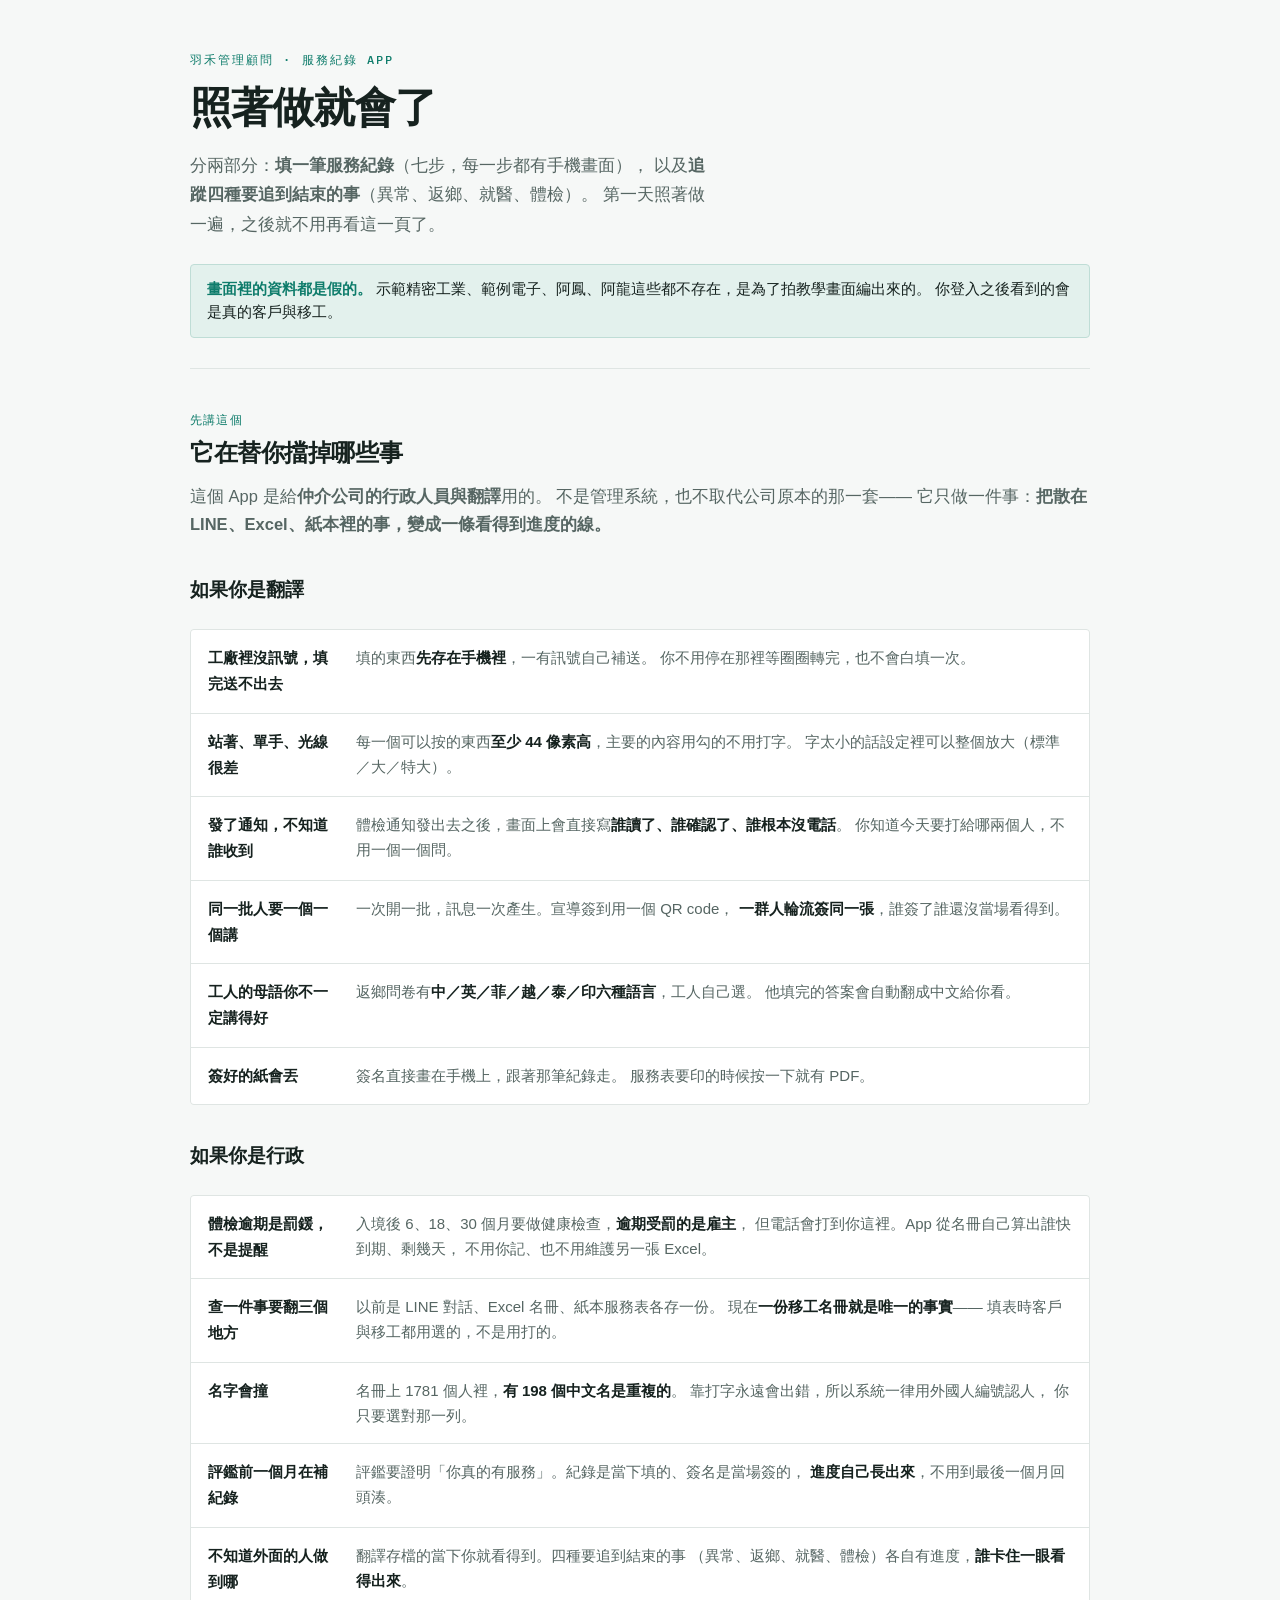
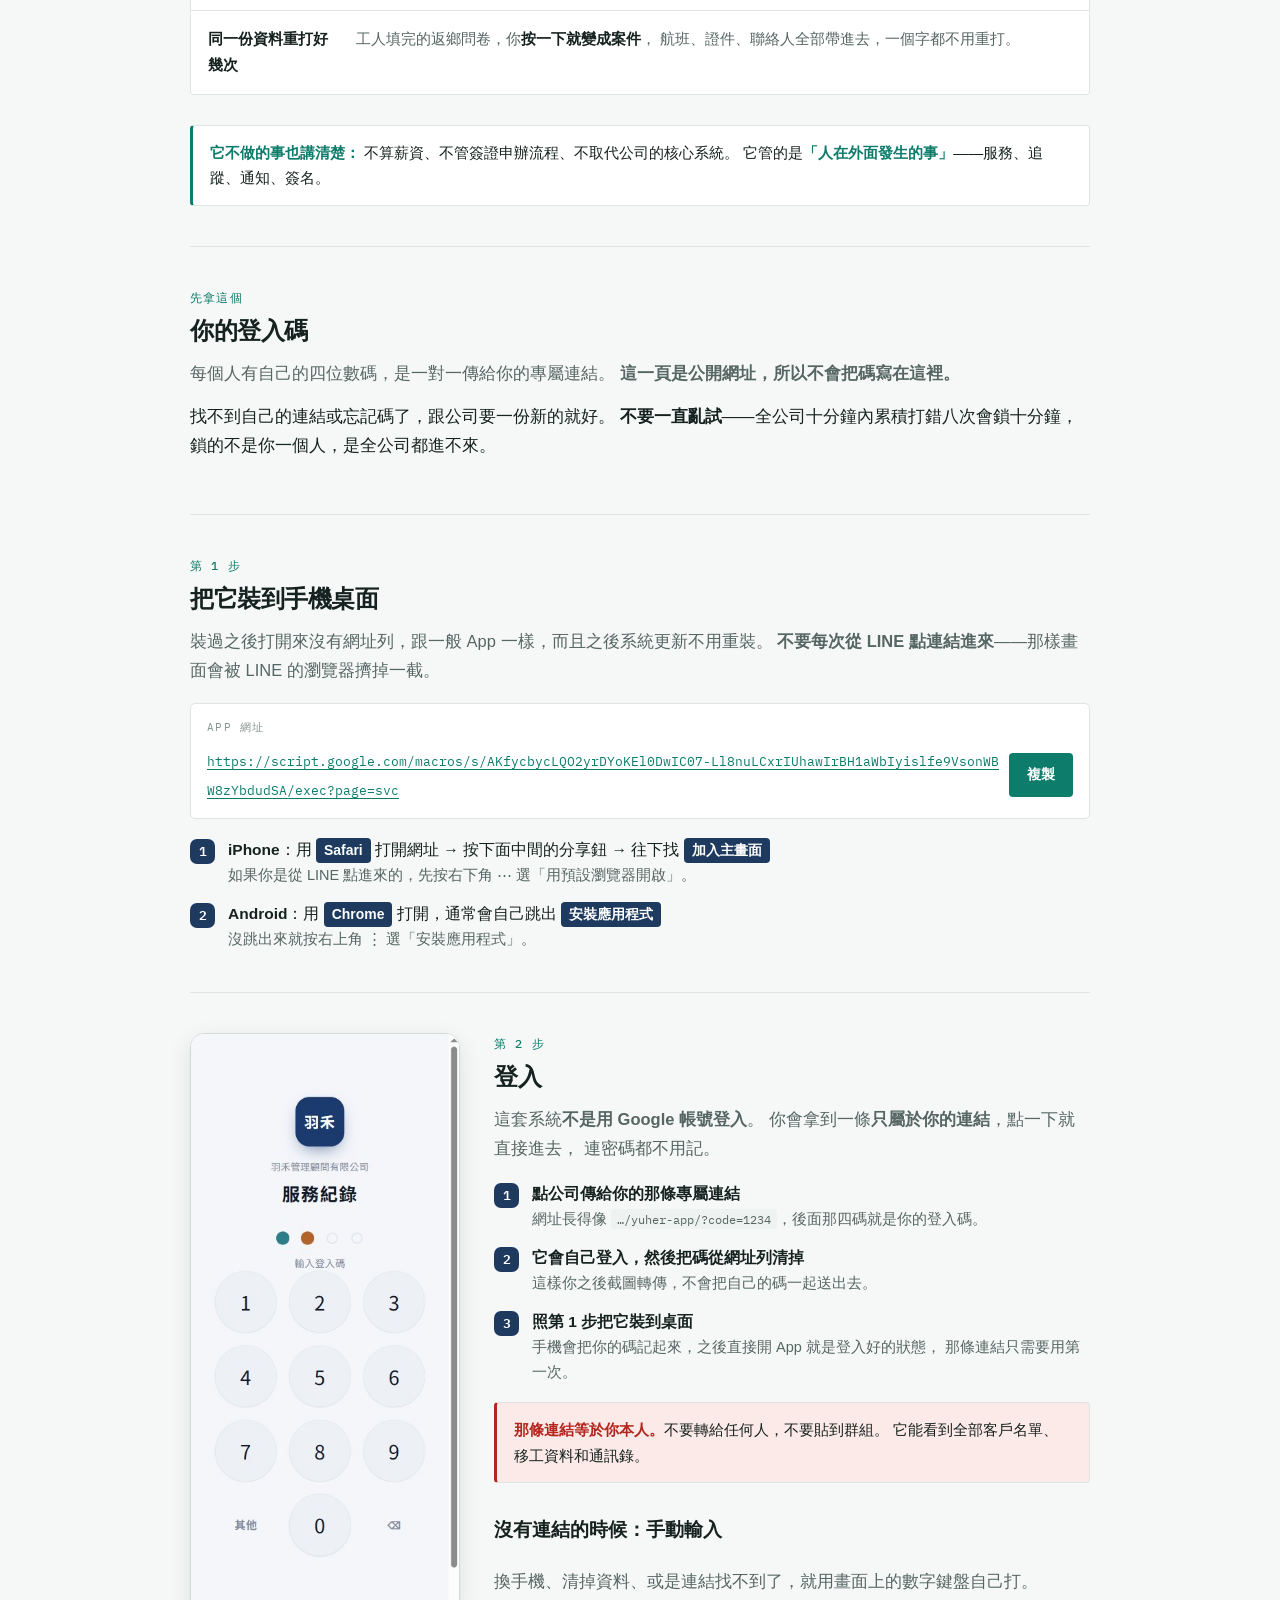
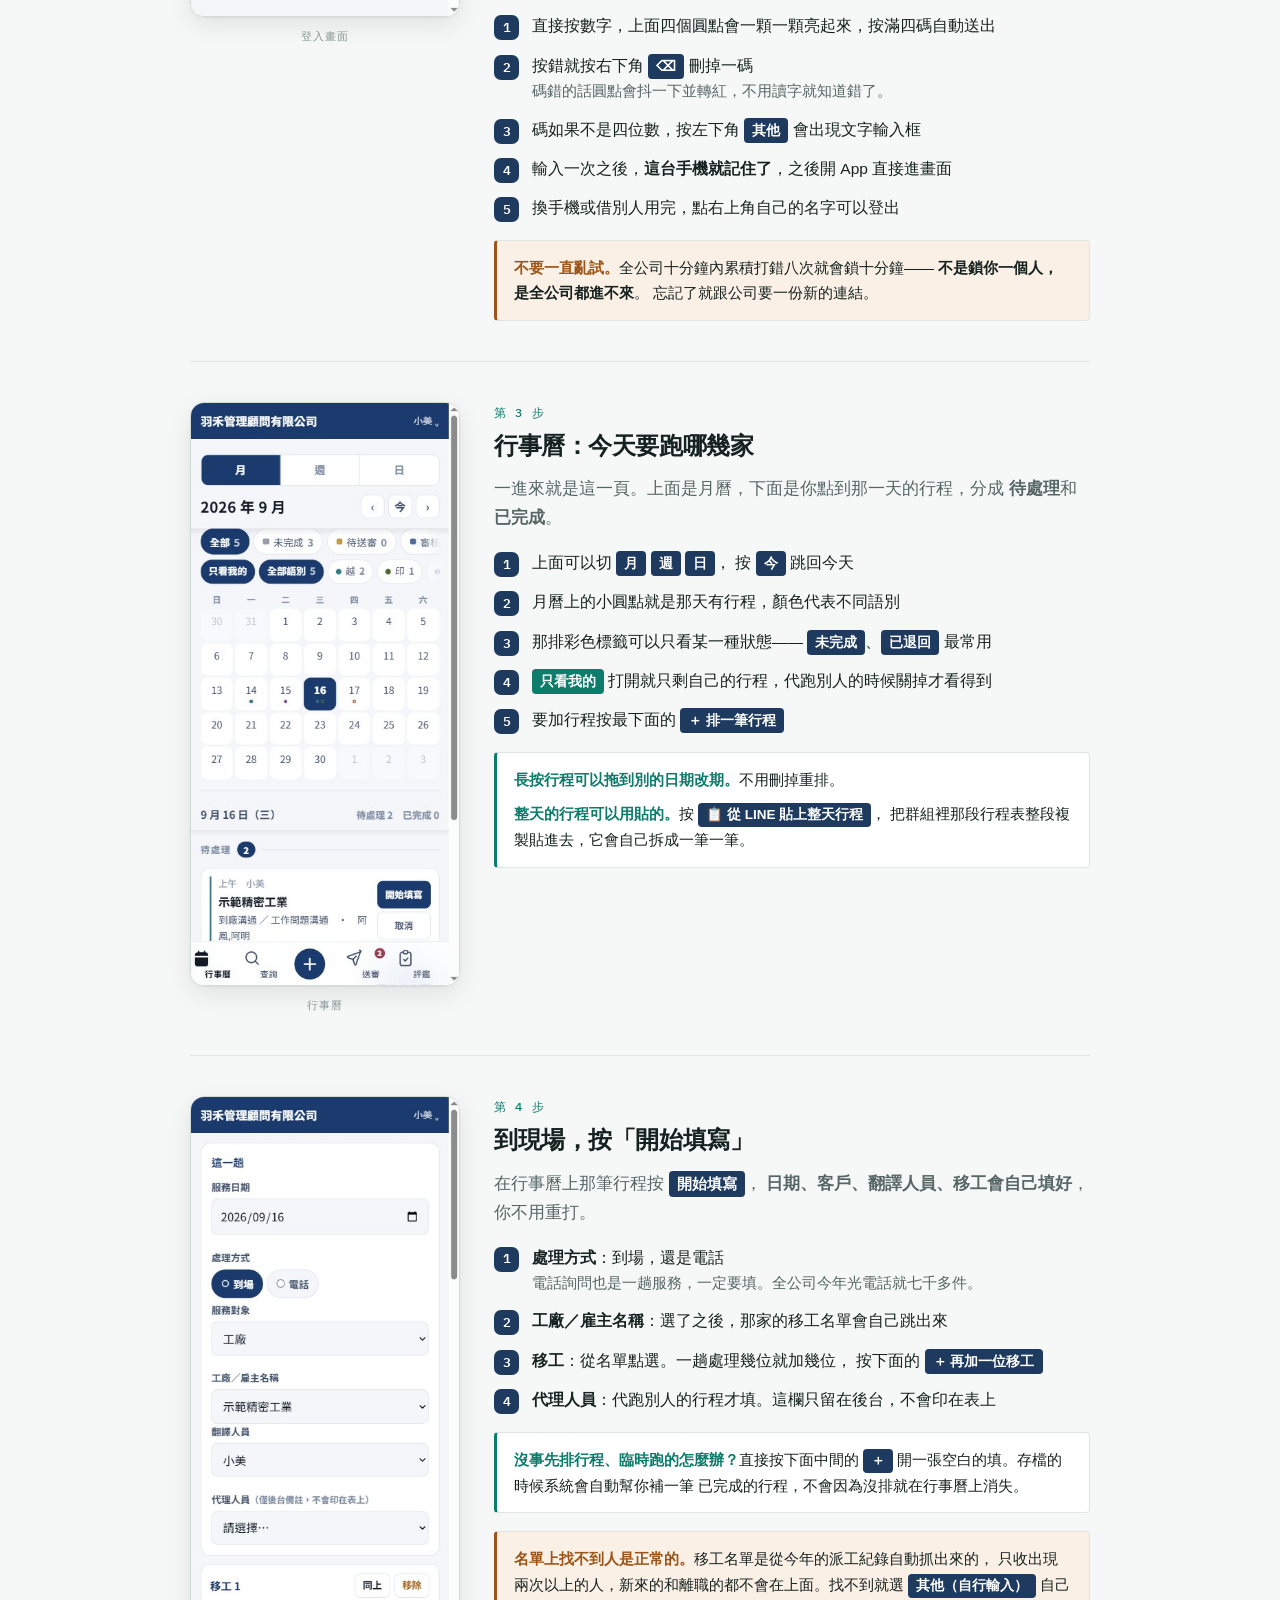
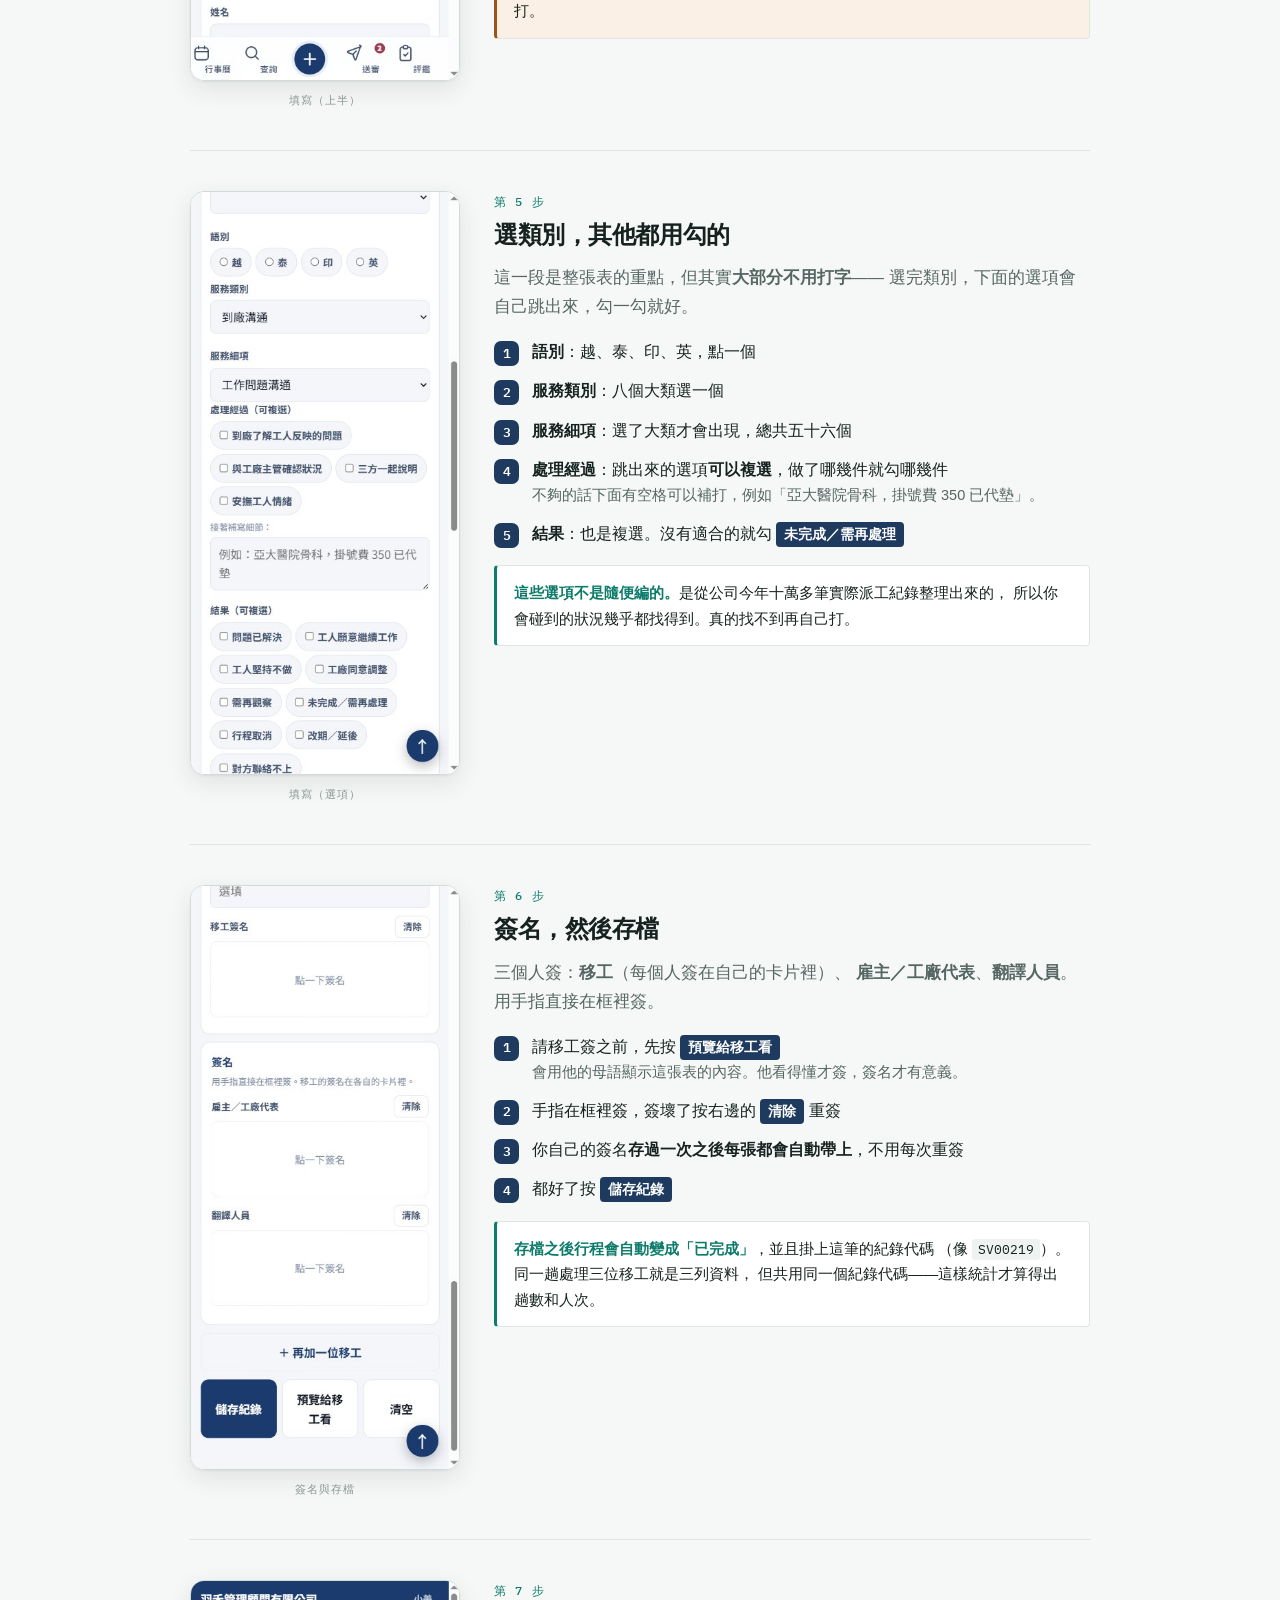
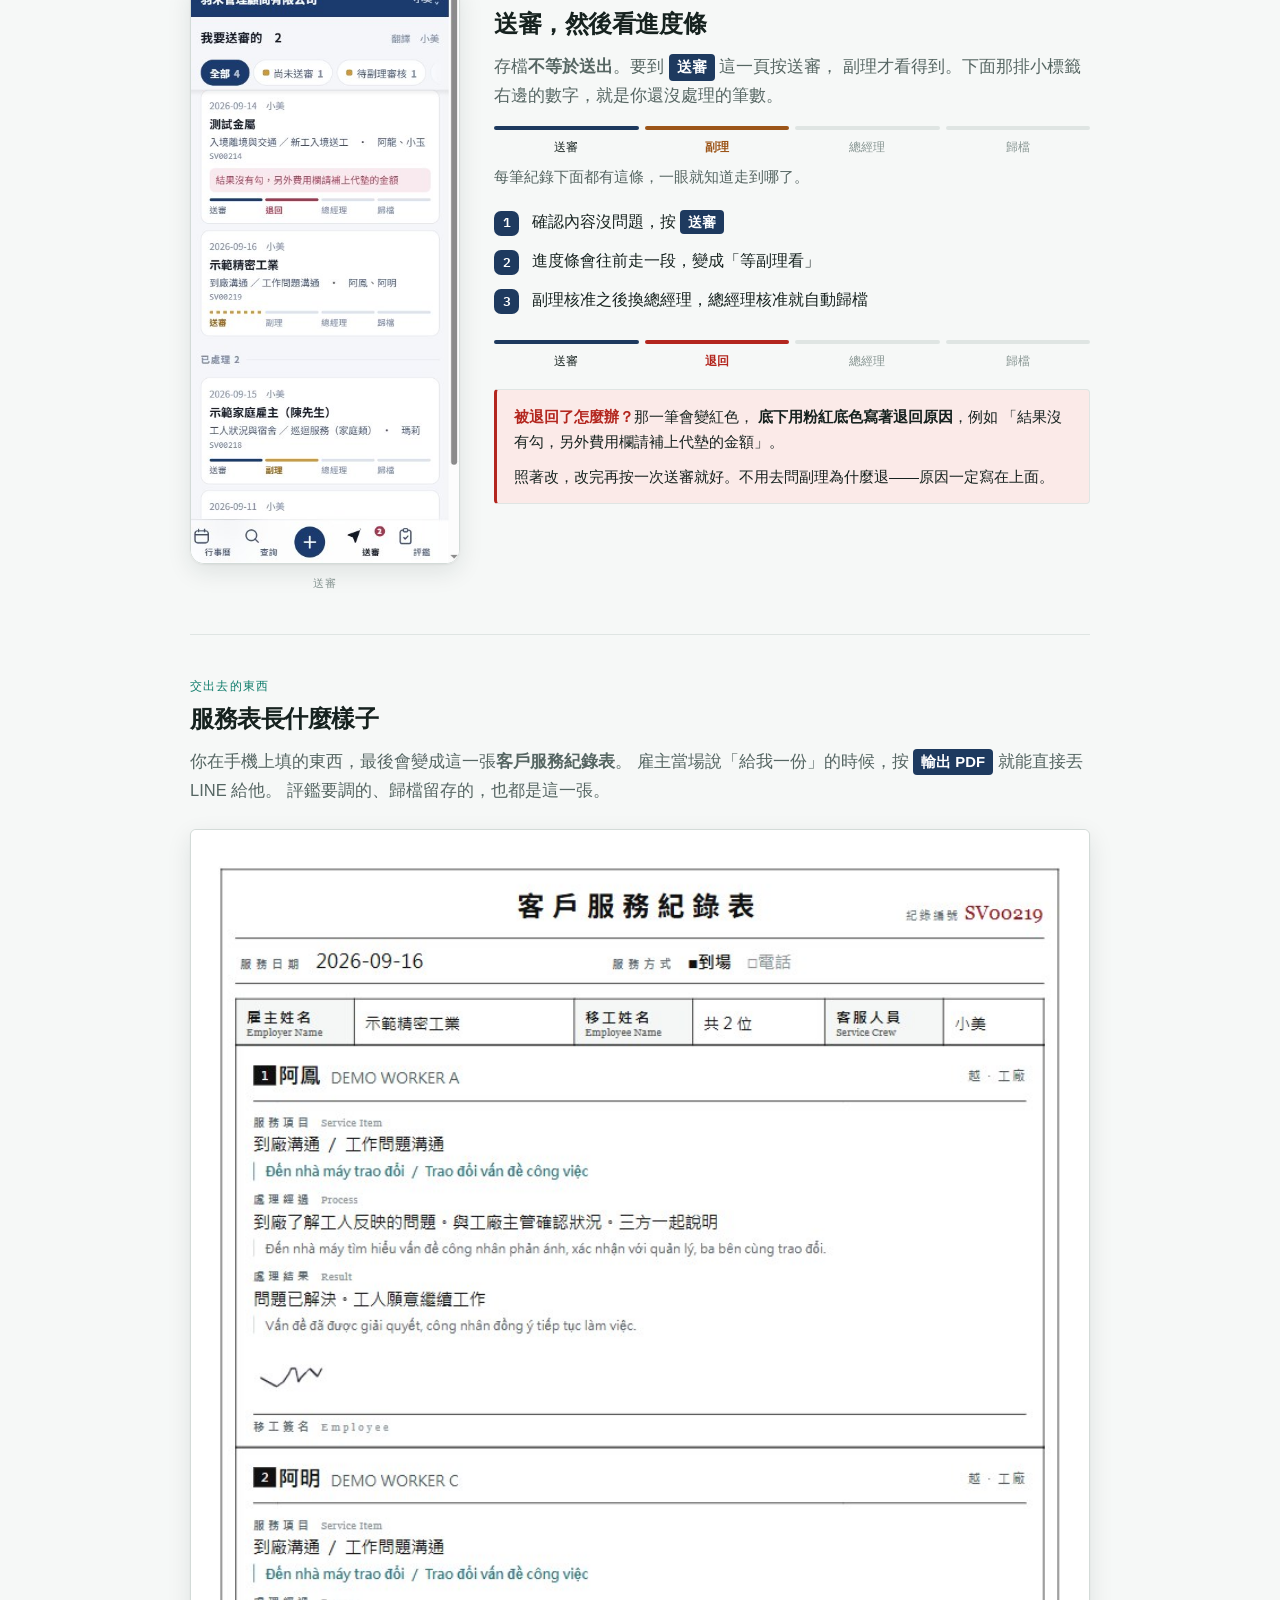
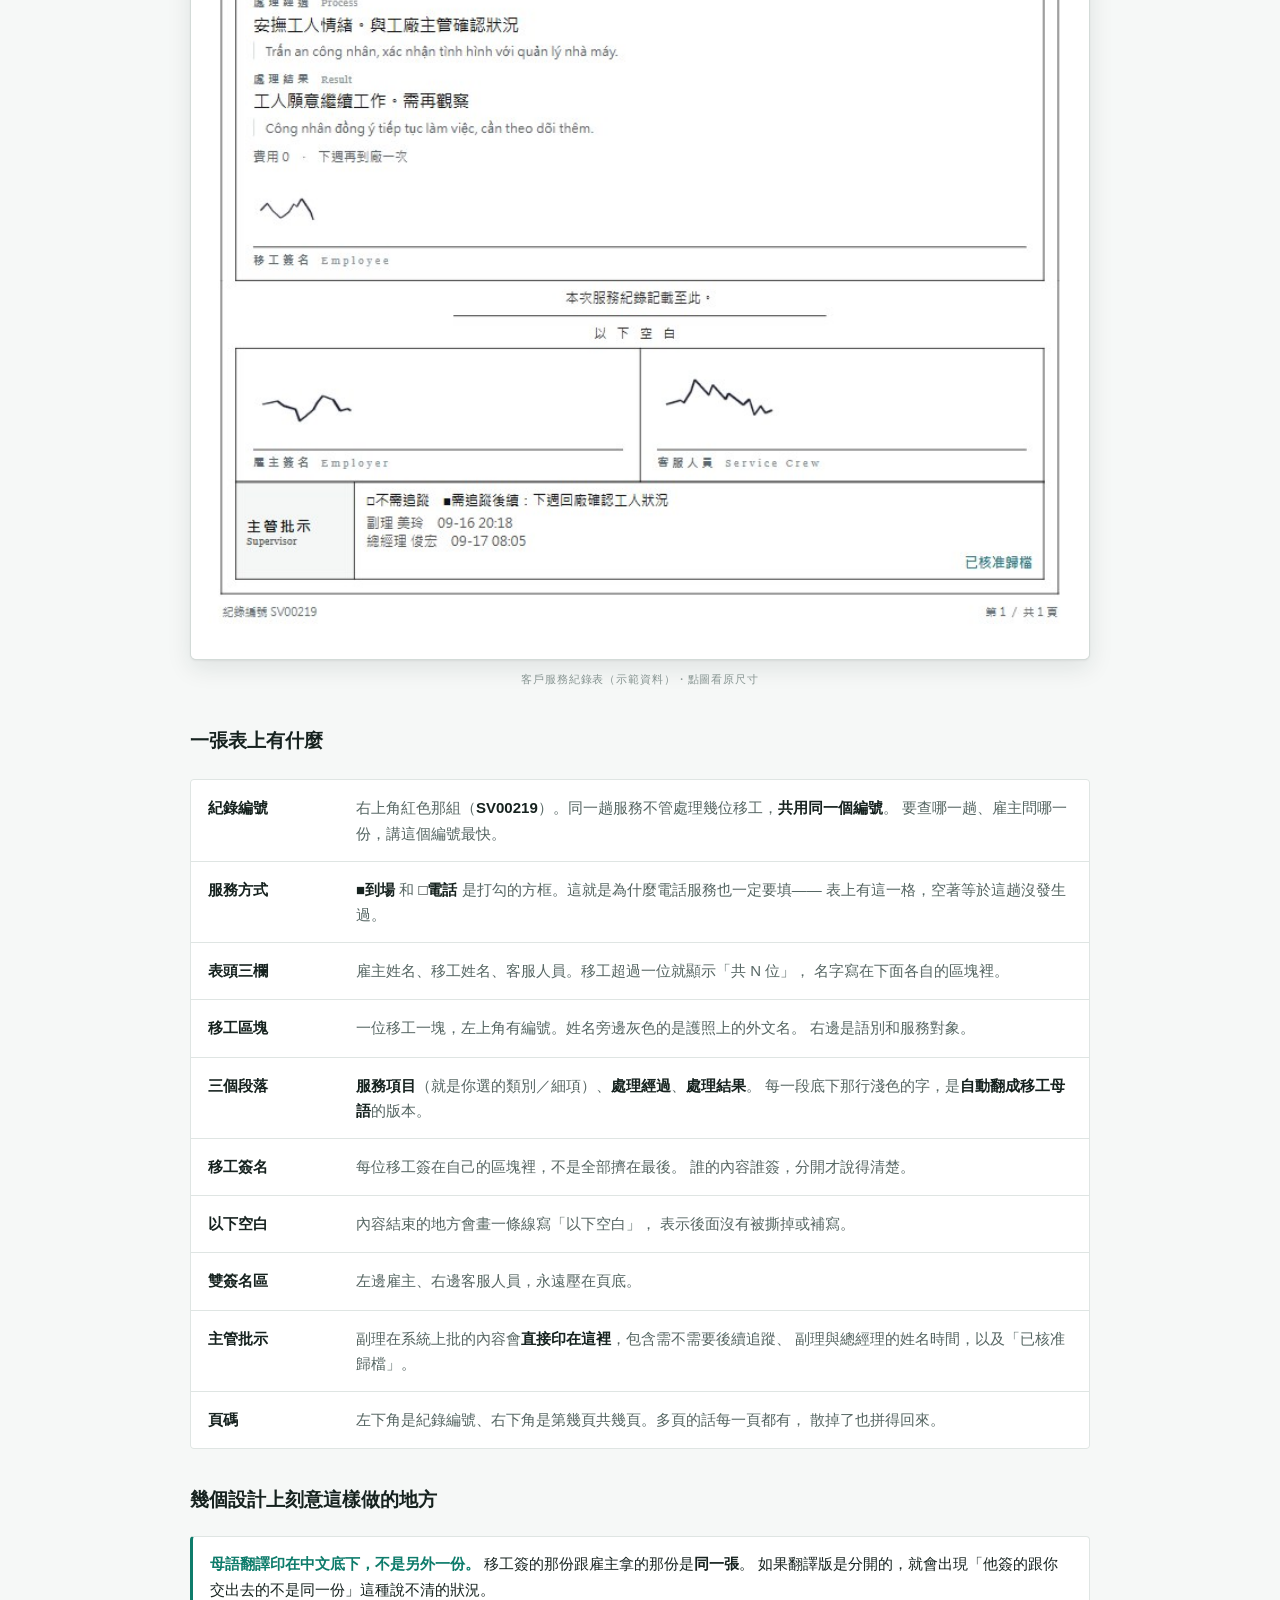
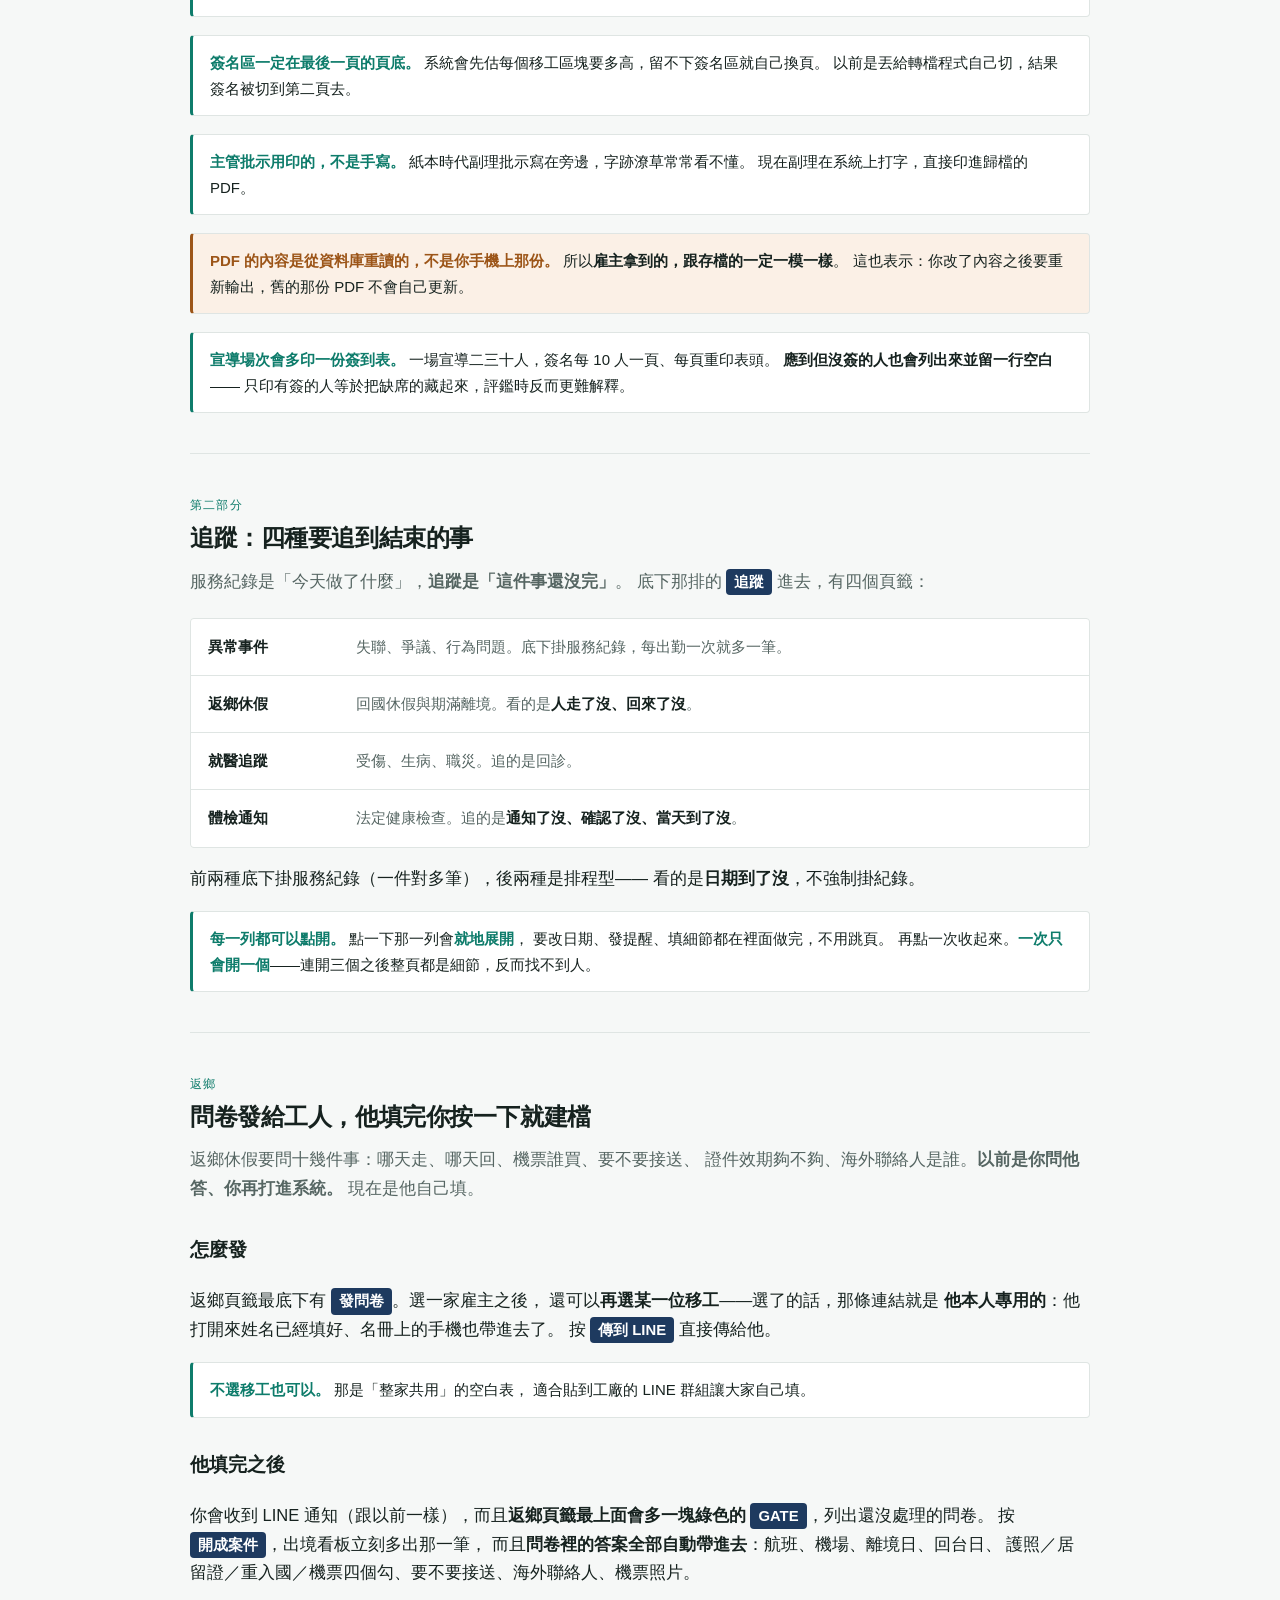
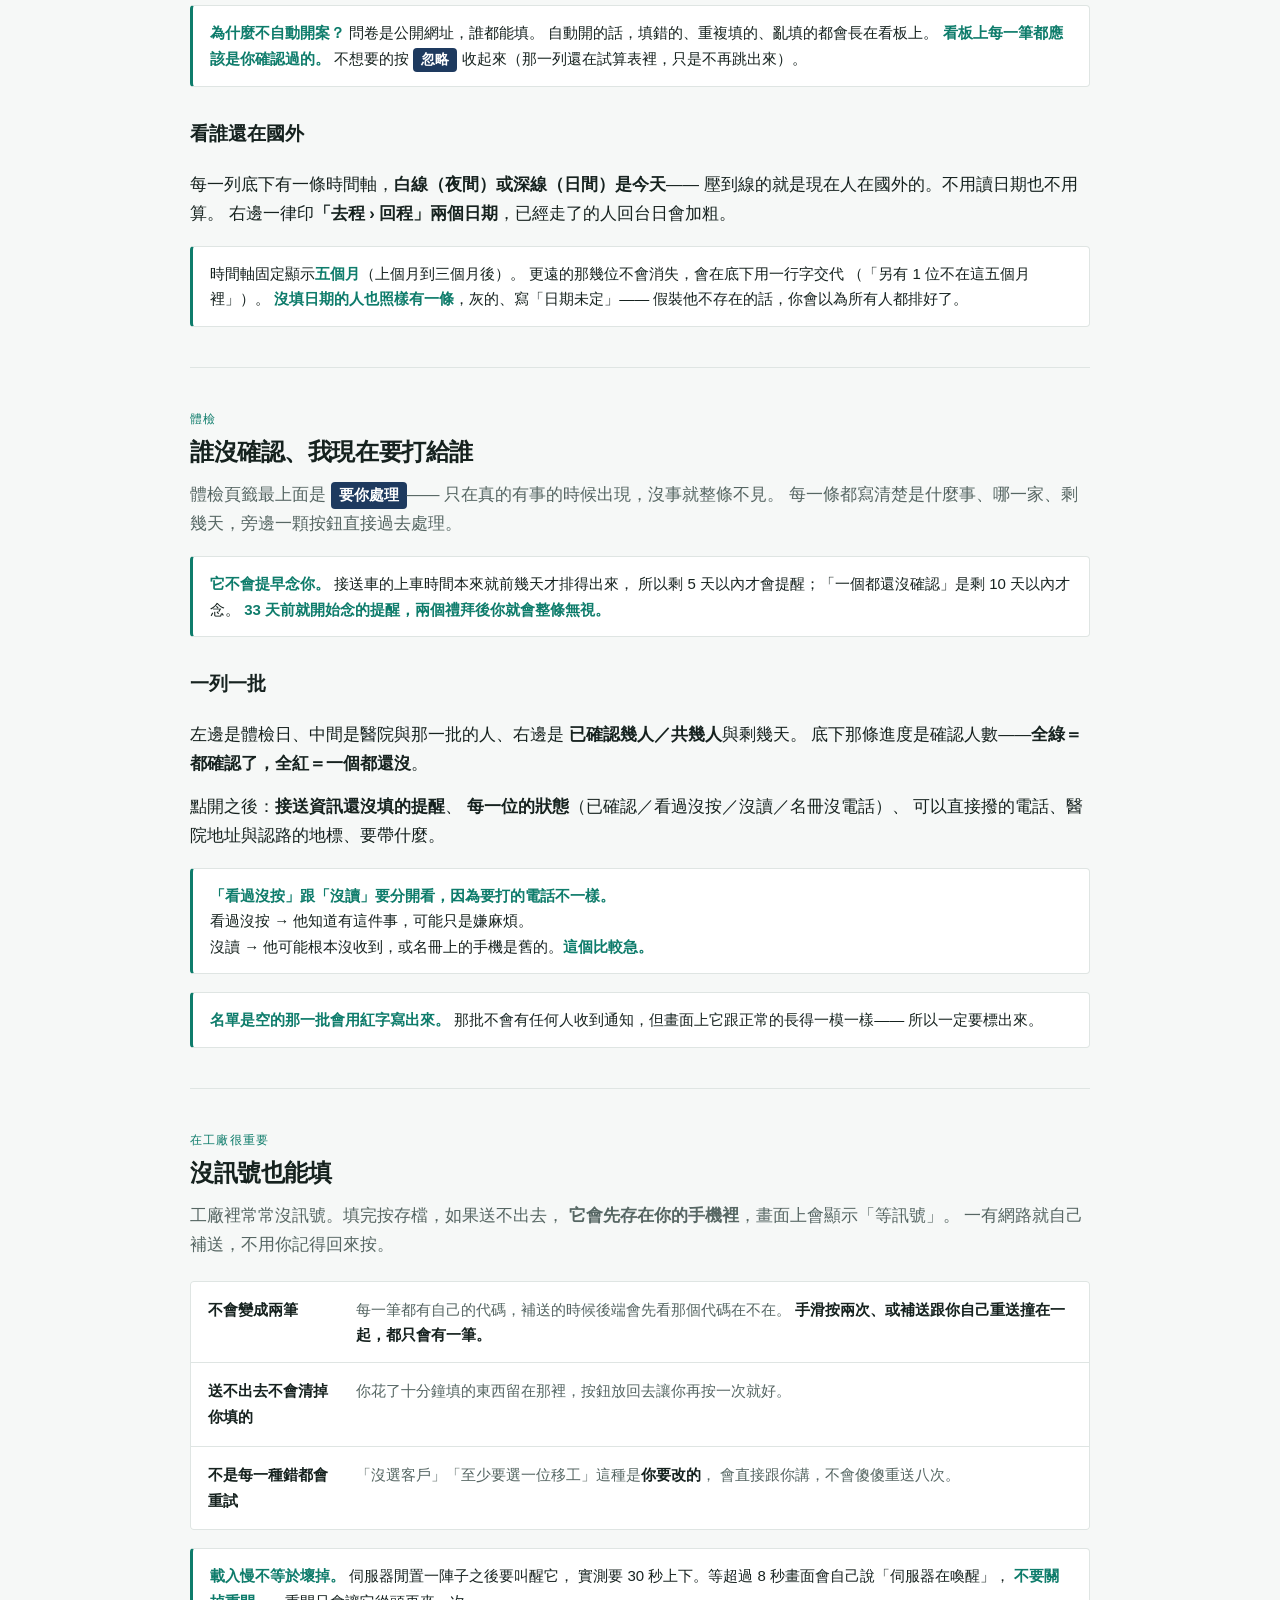
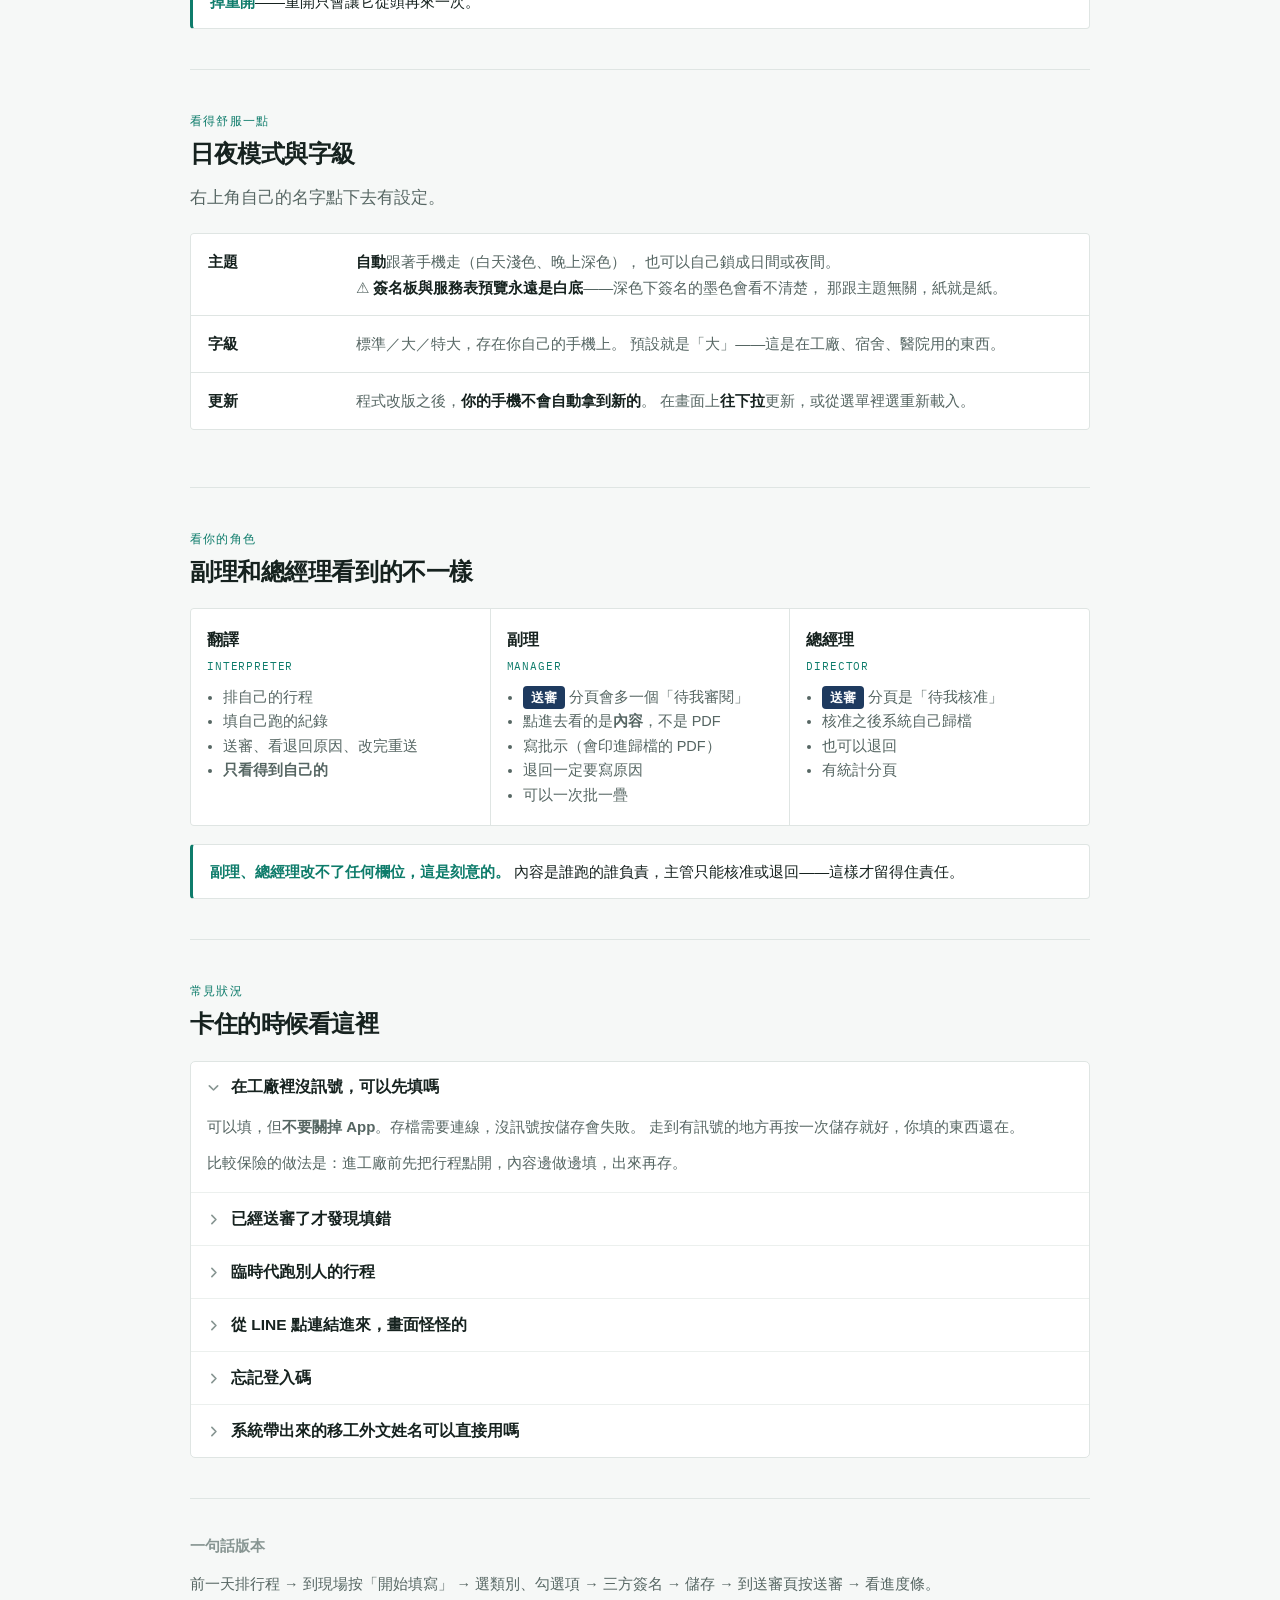
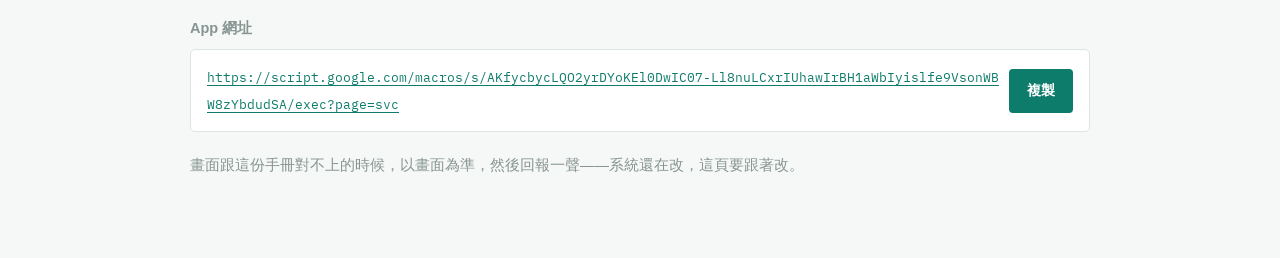
==== commit 248bed0f: "導覽手冊：補上追蹤那四種，並在最前面說清楚這東西在替誰擋掉什麼 牟佑彬 2026-09-22：目標使用者是**仲介公司的行政人員與翻譯**。  新增「它在替你擋掉哪些事」——翻譯六條、行政六條， 每一" ====
--- a/guide.html
+++ b/guide.html
@@ -264,7 +264,8 @@
   <p class="kicker">羽禾管理顧問 · 服務紀錄 App</p>
   <h1>照著做就會了</h1>
   <p class="lede">
-    每一步都有手機畫面。從登入到把紀錄送出去，總共七步。
+    分兩部分：<strong>填一筆服務紀錄</strong>（七步，每一步都有手機畫面），
+    以及<strong>追蹤四種要追到結束的事</strong>（異常、返鄉、就醫、體檢）。
     第一天照著做一遍，之後就不用再看這一頁了。
   </p>
   <div class="demo-note">
@@ -273,6 +274,75 @@
     你登入之後看到的會是真的客戶與移工。
   </div>
 </header>
+
+<!-- ── 為什麼會有這個 App（2026-09-22 新增）────────────────
+     牟佑彬指定：目標使用者是**仲介公司的行政人員與翻譯**。
+     ⛔ 這一段不是行銷文案，是給第一天上手的人看的「這東西要替我做什麼」。
+        講痛點要具體到他認得出那是自己的日子，不要寫「提升效率」。 -->
+<section class="step noshot">
+  <div>
+    <span class="n">先講這個</span>
+    <h2>它在替你擋掉哪些事</h2>
+    <p class="lead">
+      這個 App 是給<strong>仲介公司的行政人員與翻譯</strong>用的。
+      不是管理系統，也不取代公司原本的那一套——
+      它只做一件事：<strong>把散在 LINE、Excel、紙本裡的事，變成一條看得到進度的線。</strong>
+    </p>
+
+    <h3 style="margin-top:34px;">如果你是翻譯</h3>
+    <dl class="parts">
+      <div class="part"><dt>工廠裡沒訊號，填完送不出去</dt>
+        <dd>填的東西<b>先存在手機裡</b>，一有訊號自己補送。
+            你不用停在那裡等圈圈轉完，也不會白填一次。</dd></div>
+      <div class="part"><dt>站著、單手、光線很差</dt>
+        <dd>每一個可以按的東西<b>至少 44 像素高</b>，主要的內容用勾的不用打字。
+            字太小的話設定裡可以整個放大（標準／大／特大）。</dd></div>
+      <div class="part"><dt>發了通知，不知道誰收到</dt>
+        <dd>體檢通知發出去之後，畫面上會直接寫<b>誰讀了、誰確認了、誰根本沒電話</b>。
+            你知道今天要打給哪兩個人，不用一個一個問。</dd></div>
+      <div class="part"><dt>同一批人要一個一個講</dt>
+        <dd>一次開一批，訊息一次產生。宣導簽到用一個 QR code，
+            <b>一群人輪流簽同一張</b>，誰簽了誰還沒當場看得到。</dd></div>
+      <div class="part"><dt>工人的母語你不一定講得好</dt>
+        <dd>返鄉問卷有<b>中／英／菲／越／泰／印六種語言</b>，工人自己選。
+            他填完的答案會自動翻成中文給你看。</dd></div>
+      <div class="part"><dt>簽好的紙會丟</dt>
+        <dd>簽名直接畫在手機上，跟著那筆紀錄走。
+            服務表要印的時候按一下就有 PDF。</dd></div>
+    </dl>
+
+    <h3 style="margin-top:34px;">如果你是行政</h3>
+    <dl class="parts">
+      <div class="part"><dt>體檢逾期是罰鍰，不是提醒</dt>
+        <dd>入境後 6、18、30 個月要做健康檢查，<b>逾期受罰的是雇主</b>，
+            但電話會打到你這裡。App 從名冊自己算出誰快到期、剩幾天，
+            不用你記、也不用維護另一張 Excel。</dd></div>
+      <div class="part"><dt>查一件事要翻三個地方</dt>
+        <dd>以前是 LINE 對話、Excel 名冊、紙本服務表各存一份。
+            現在<b>一份移工名冊就是唯一的事實</b>——
+            填表時客戶與移工都用選的，不是用打的。</dd></div>
+      <div class="part"><dt>名字會撞</dt>
+        <dd>名冊上 1781 個人裡，<b>有 198 個中文名是重複的</b>。
+            靠打字永遠會出錯，所以系統一律用外國人編號認人，
+            你只要選對那一列。</dd></div>
+      <div class="part"><dt>評鑑前一個月在補紀錄</dt>
+        <dd>評鑑要證明「你真的有服務」。紀錄是當下填的、簽名是當場簽的，
+            <b>進度自己長出來</b>，不用到最後一個月回頭湊。</dd></div>
+      <div class="part"><dt>不知道外面的人做到哪</dt>
+        <dd>翻譯存檔的當下你就看得到。四種要追到結束的事
+            （異常、返鄉、就醫、體檢）各自有進度，<b>誰卡住一眼看得出來</b>。</dd></div>
+      <div class="part"><dt>同一份資料重打好幾次</dt>
+        <dd>工人填完的返鄉問卷，你<b>按一下就變成案件</b>，
+            航班、證件、聯絡人全部帶進去，一個字都不用重打。</dd></div>
+    </dl>
+
+    <div class="tip" style="margin-top:30px;">
+      <b>它不做的事也講清楚：</b>
+      不算薪資、不管簽證申辦流程、不取代公司的核心系統。
+      它管的是<b>「人在外面發生的事」</b>——服務、追蹤、通知、簽名。
+    </div>
+  </div>
+</section>
 
 <!-- 登入碼區塊已移除：這一份放在公開網址上 -->
 <section class="step noshot">
@@ -617,6 +687,181 @@
 </section>
 
 <!-- 角色 -->
+<!-- ── 追蹤那四種（2026-09-22 新增）──────────────────────
+     ⛔ 手冊原本只講服務紀錄那七步，追蹤、返鄉問卷、體檢通知、
+        離線暫存全都沒寫。第一天上手的人會以為 App 只能填表。 -->
+<section class="step noshot">
+  <div>
+    <span class="n">第二部分</span>
+    <h2>追蹤：四種要追到結束的事</h2>
+    <p class="lead">
+      服務紀錄是「今天做了什麼」，<strong>追蹤是「這件事還沒完」</strong>。
+      底下那排的 <span class="ui">追蹤</span> 進去，有四個頁籤：
+    </p>
+    <dl class="parts">
+      <div class="part"><dt>異常事件</dt>
+        <dd>失聯、爭議、行為問題。底下掛服務紀錄，每出勤一次就多一筆。</dd></div>
+      <div class="part"><dt>返鄉休假</dt>
+        <dd>回國休假與期滿離境。看的是<b>人走了沒、回來了沒</b>。</dd></div>
+      <div class="part"><dt>就醫追蹤</dt>
+        <dd>受傷、生病、職災。追的是回診。</dd></div>
+      <div class="part"><dt>體檢通知</dt>
+        <dd>法定健康檢查。追的是<b>通知了沒、確認了沒、當天到了沒</b>。</dd></div>
+    </dl>
+    <p>
+      前兩種底下掛服務紀錄（一件對多筆），後兩種是排程型——
+      看的是<strong>日期到了沒</strong>，不強制掛紀錄。
+    </p>
+    <div class="tip">
+      <b>每一列都可以點開。</b> 點一下那一列會<b>就地展開</b>，
+      要改日期、發提醒、填細節都在裡面做完，不用跳頁。
+      再點一次收起來。<b>一次只會開一個</b>——連開三個之後整頁都是細節，反而找不到人。
+    </div>
+  </div>
+</section>
+
+<section class="step noshot">
+  <div>
+    <span class="n">返鄉</span>
+    <h2>問卷發給工人，他填完你按一下就建檔</h2>
+    <p class="lead">
+      返鄉休假要問十幾件事：哪天走、哪天回、機票誰買、要不要接送、
+      證件效期夠不夠、海外聯絡人是誰。<strong>以前是你問他答、你再打進系統。</strong>
+      現在是他自己填。
+    </p>
+
+    <h3 style="margin-top:30px;">怎麼發</h3>
+    <p>
+      返鄉頁籤最底下有 <span class="ui">發問卷</span>。選一家雇主之後，
+      還可以<strong>再選某一位移工</strong>——選了的話，那條連結就是
+      <b>他本人專用的</b>：他打開來姓名已經填好、名冊上的手機也帶進去了。
+      按 <span class="ui">傳到 LINE</span> 直接傳給他。
+    </p>
+    <div class="tip">
+      <b>不選移工也可以。</b> 那是「整家共用」的空白表，
+      適合貼到工廠的 LINE 群組讓大家自己填。
+    </div>
+
+    <h3 style="margin-top:30px;">他填完之後</h3>
+    <p>
+      你會收到 LINE 通知（跟以前一樣），而且<strong>返鄉頁籤最上面會多一塊綠色的
+      <span class="ui">GATE</span></strong>，列出還沒處理的問卷。
+      按 <span class="ui">開成案件</span>，出境看板立刻多出那一筆，
+      而且<b>問卷裡的答案全部自動帶進去</b>：航班、機場、離境日、回台日、
+      護照／居留證／重入國／機票四個勾、要不要接送、海外聯絡人、機票照片。
+    </p>
+    <div class="tip">
+      <b>為什麼不自動開案？</b> 問卷是公開網址，誰都能填。
+      自動開的話，填錯的、重複填的、亂填的都會長在看板上。
+      <b>看板上每一筆都應該是你確認過的。</b>
+      不想要的按 <span class="ui">忽略</span> 收起來（那一列還在試算表裡，只是不再跳出來）。
+    </div>
+
+    <h3 style="margin-top:30px;">看誰還在國外</h3>
+    <p>
+      每一列底下有一條時間軸，<strong>白線（夜間）或深線（日間）是今天</strong>——
+      壓到線的就是現在人在國外的。不用讀日期也不用算。
+      右邊一律印<b>「去程 › 回程」兩個日期</b>，已經走了的人回台日會加粗。
+    </p>
+    <div class="tip">
+      時間軸固定顯示<b>五個月</b>（上個月到三個月後）。
+      更遠的那幾位不會消失，會在底下用一行字交代
+      （「另有 1 位不在這五個月裡」）。
+      <b>沒填日期的人也照樣有一條</b>，灰的、寫「日期未定」——
+      假裝他不存在的話，你會以為所有人都排好了。
+    </div>
+  </div>
+</section>
+
+<section class="step noshot">
+  <div>
+    <span class="n">體檢</span>
+    <h2>誰沒確認、我現在要打給誰</h2>
+    <p class="lead">
+      體檢頁籤最上面是 <strong><span class="ui">要你處理</span></strong>——
+      只在真的有事的時候出現，沒事就整條不見。
+      每一條都寫清楚是什麼事、哪一家、剩幾天，旁邊一顆按鈕直接過去處理。
+    </p>
+    <div class="tip">
+      <b>它不會提早念你。</b> 接送車的上車時間本來就前幾天才排得出來，
+      所以剩 5 天以內才會提醒；「一個都還沒確認」是剩 10 天以內才念。
+      <b>33 天前就開始念的提醒，兩個禮拜後你就會整條無視。</b>
+    </div>
+
+    <h3 style="margin-top:30px;">一列一批</h3>
+    <p>
+      左邊是體檢日、中間是醫院與那一批的人、右邊是
+      <strong>已確認幾人／共幾人</strong>與剩幾天。
+      底下那條進度是確認人數——<b>全綠＝都確認了，全紅＝一個都還沒</b>。
+    </p>
+    <p>
+      點開之後：<b>接送資訊還沒填的提醒</b>、
+      <b>每一位的狀態</b>（已確認／看過沒按／沒讀／名冊沒電話）、
+      可以直接撥的電話、醫院地址與認路的地標、要帶什麼。
+    </p>
+    <div class="tip">
+      <b>「看過沒按」跟「沒讀」要分開看，因為要打的電話不一樣。</b><br>
+      看過沒按 → 他知道有這件事，可能只是嫌麻煩。<br>
+      沒讀 → 他可能根本沒收到，或名冊上的手機是舊的。<b>這個比較急。</b>
+    </div>
+    <div class="tip">
+      <b>名單是空的那一批會用紅字寫出來。</b>
+      那批不會有任何人收到通知，但畫面上它跟正常的長得一模一樣——
+      所以一定要標出來。
+    </div>
+  </div>
+</section>
+
+<section class="step noshot">
+  <div>
+    <span class="n">在工廠很重要</span>
+    <h2>沒訊號也能填</h2>
+    <p class="lead">
+      工廠裡常常沒訊號。填完按存檔，如果送不出去，
+      <strong>它會先存在你的手機裡</strong>，畫面上會顯示「等訊號」。
+      一有網路就自己補送，不用你記得回來按。
+    </p>
+    <dl class="parts">
+      <div class="part"><dt>不會變成兩筆</dt>
+        <dd>每一筆都有自己的代碼，補送的時候後端會先看那個代碼在不在。
+            <b>手滑按兩次、或補送跟你自己重送撞在一起，都只會有一筆。</b></dd></div>
+      <div class="part"><dt>送不出去不會清掉你填的</dt>
+        <dd>你花了十分鐘填的東西留在那裡，按鈕放回去讓你再按一次就好。</dd></div>
+      <div class="part"><dt>不是每一種錯都會重試</dt>
+        <dd>「沒選客戶」「至少要選一位移工」這種是<b>你要改的</b>，
+            會直接跟你講，不會傻傻重送八次。</dd></div>
+    </dl>
+    <div class="tip">
+      <b>載入慢不等於壞掉。</b> 伺服器閒置一陣子之後要叫醒它，
+      實測要 30 秒上下。等超過 8 秒畫面會自己說「伺服器在喚醒」，
+      <b>不要關掉重開</b>——重開只會讓它從頭再來一次。
+    </div>
+  </div>
+</section>
+
+<section class="step noshot">
+  <div>
+    <span class="n">看得舒服一點</span>
+    <h2>日夜模式與字級</h2>
+    <p class="lead">
+      右上角自己的名字點下去有設定。
+    </p>
+    <dl class="parts">
+      <div class="part"><dt>主題</dt>
+        <dd><b>自動</b>跟著手機走（白天淺色、晚上深色），
+            也可以自己鎖成日間或夜間。<br>
+            ⚠ <b>簽名板與服務表預覽永遠是白底</b>——深色下簽名的墨色會看不清楚，
+            那跟主題無關，紙就是紙。</dd></div>
+      <div class="part"><dt>字級</dt>
+        <dd>標準／大／特大，存在你自己的手機上。
+            預設就是「大」——這是在工廠、宿舍、醫院用的東西。</dd></div>
+      <div class="part"><dt>更新</dt>
+        <dd>程式改版之後，<b>你的手機不會自動拿到新的</b>。
+            在畫面上<b>往下拉</b>更新，或從選單裡選重新載入。</dd></div>
+    </dl>
+  </div>
+</section>
+
 <section class="step noshot">
   <div>
     <span class="n">看你的角色</span>
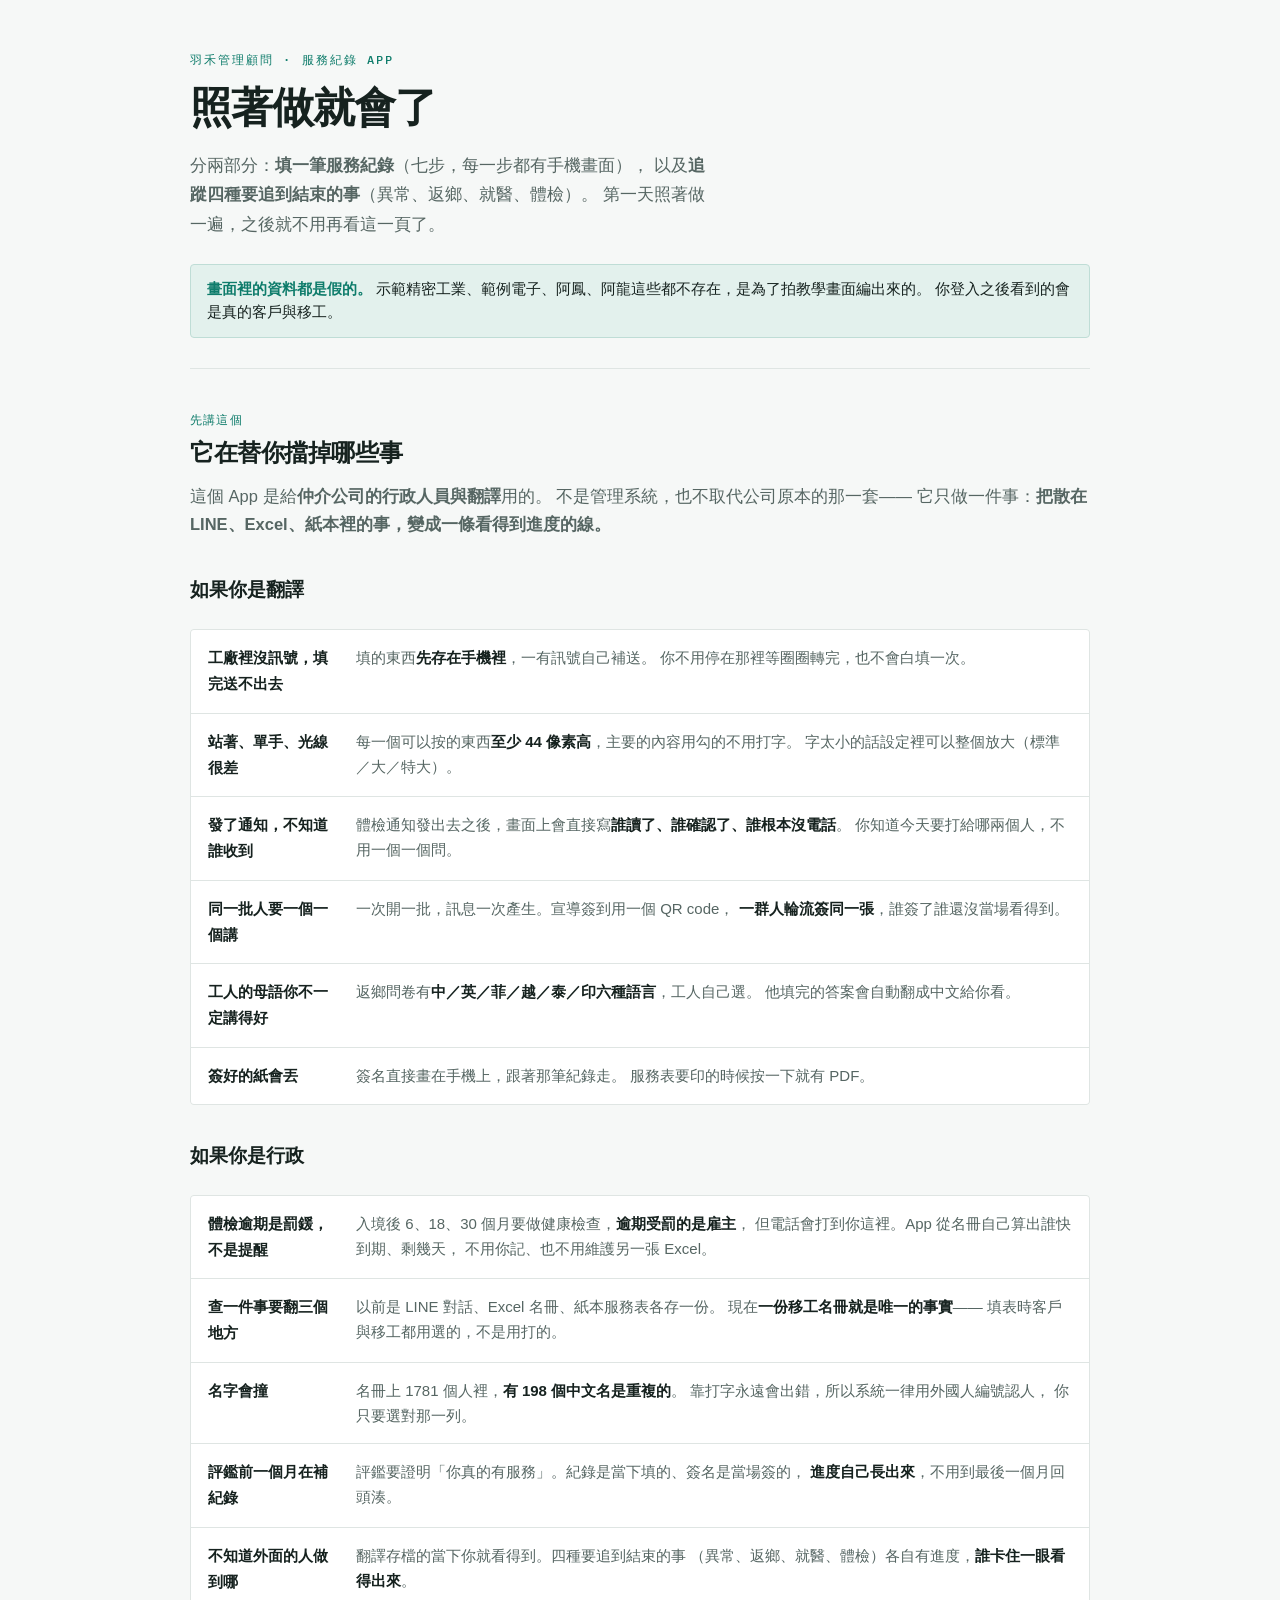
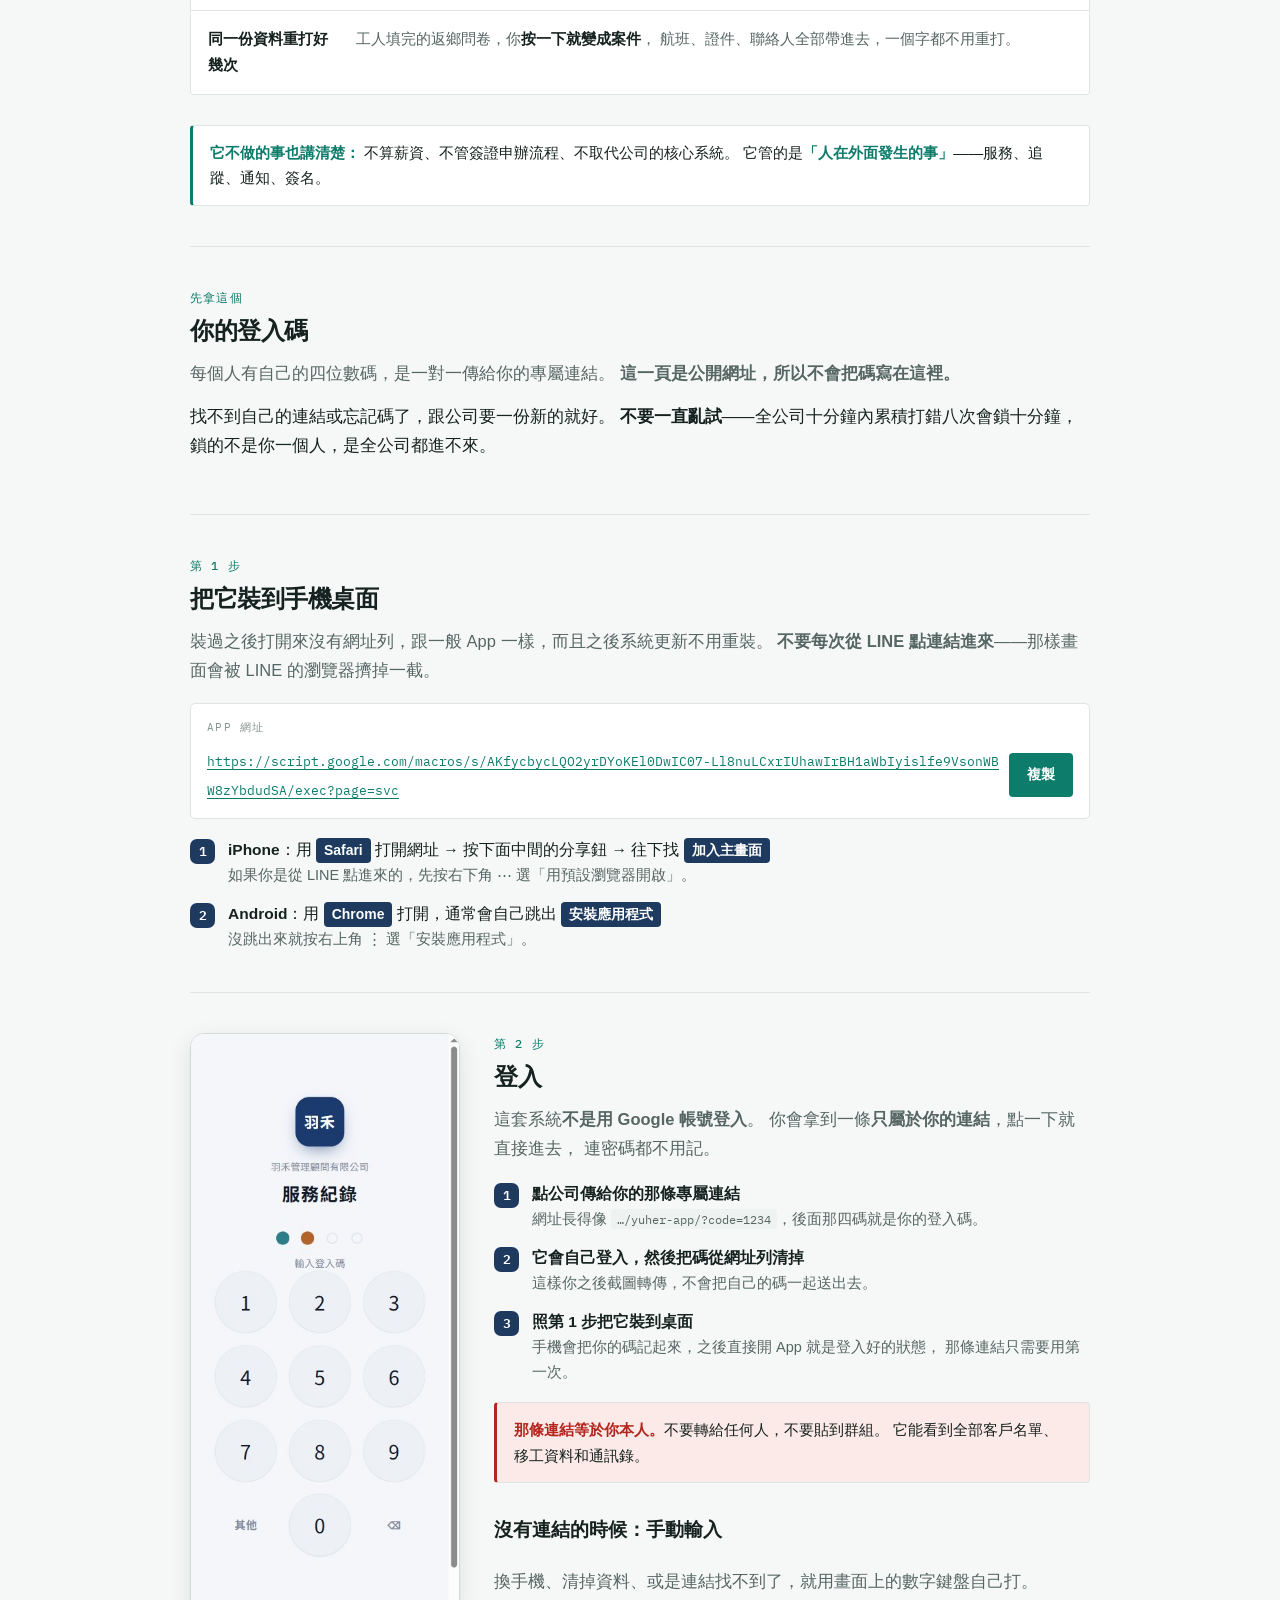
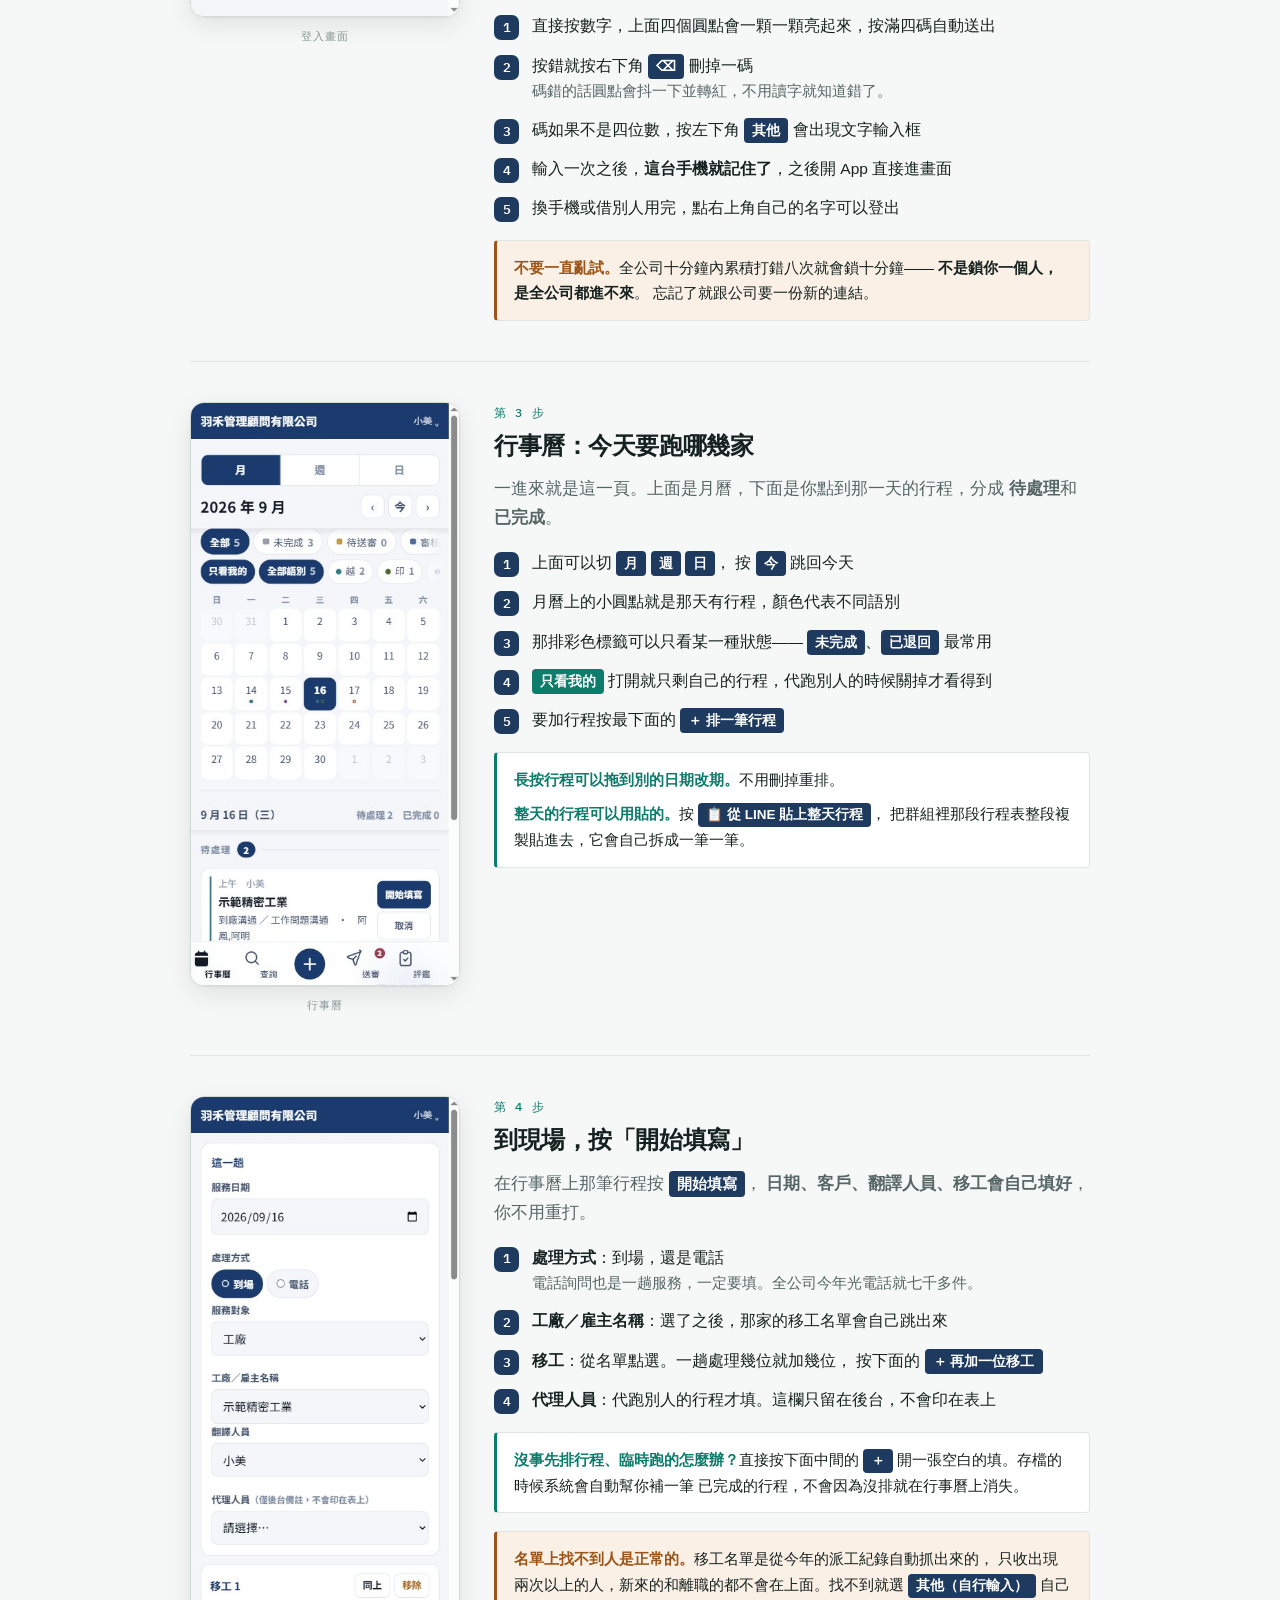
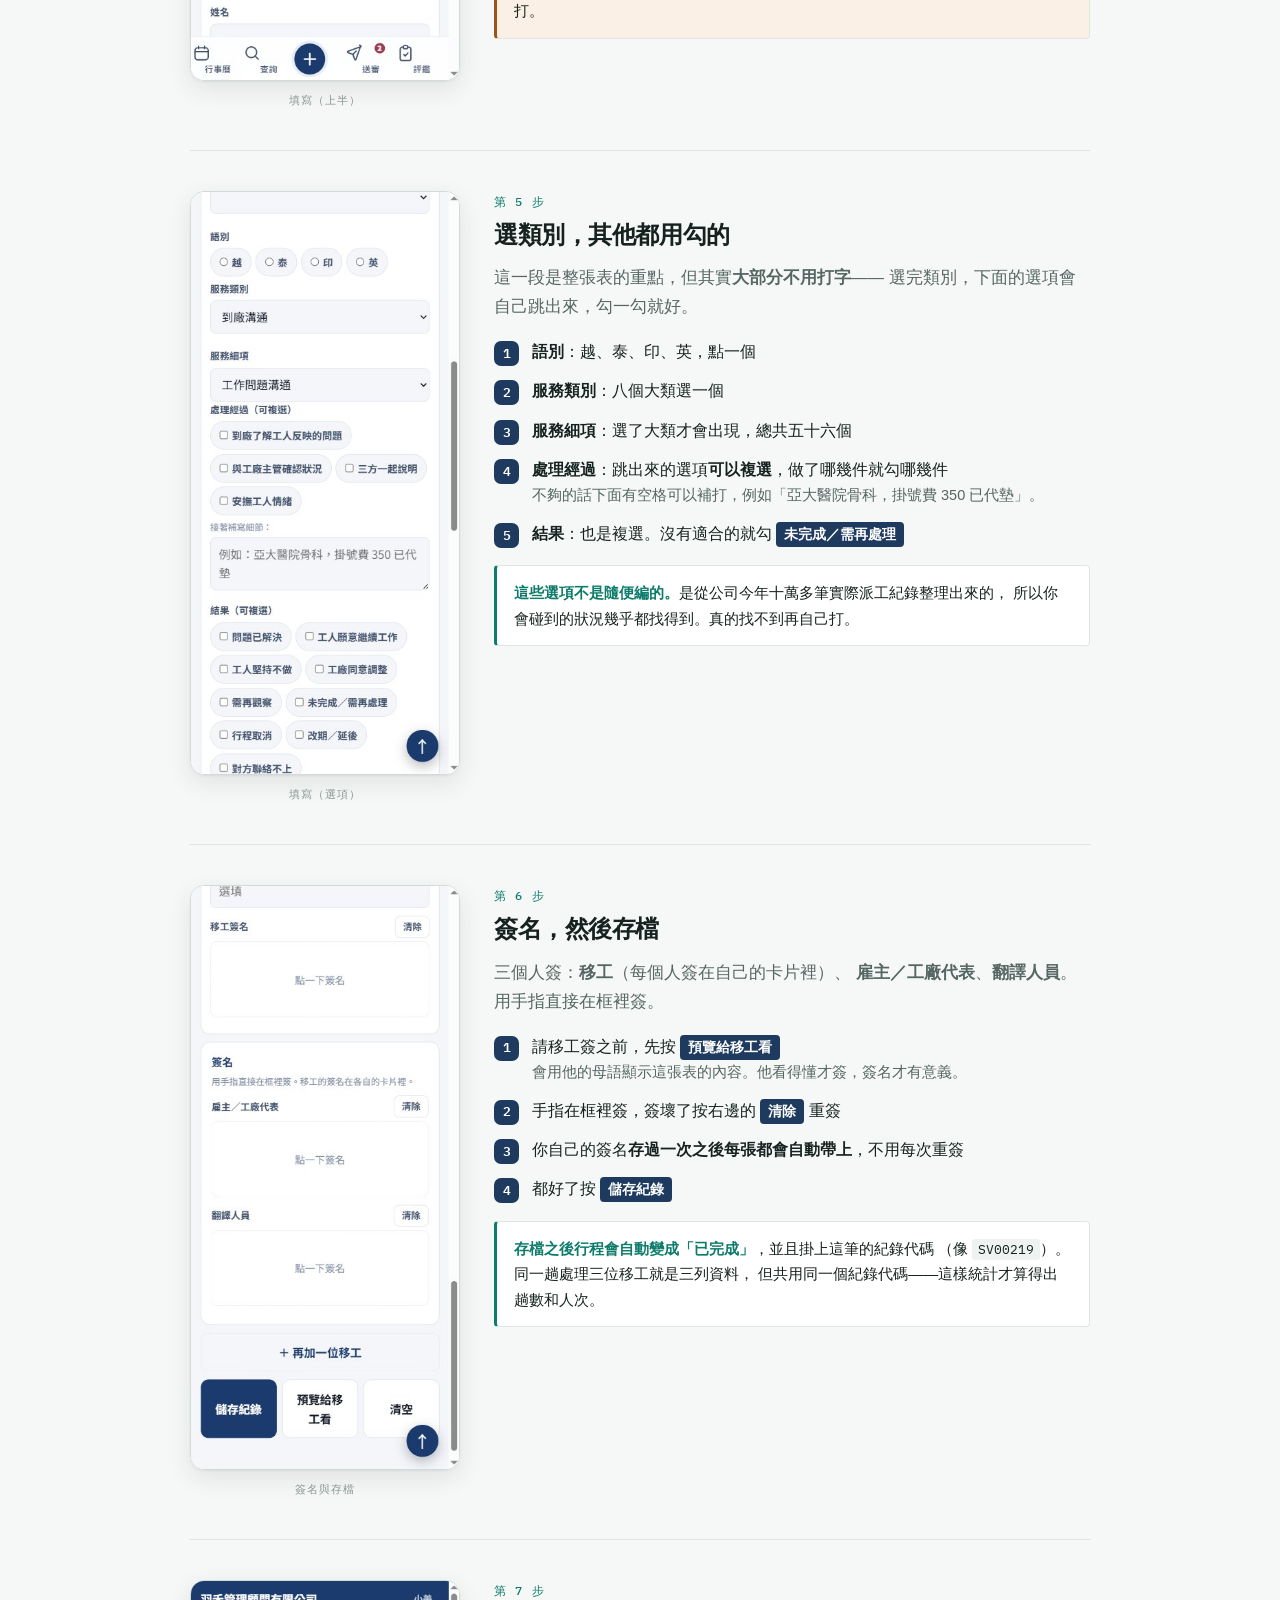
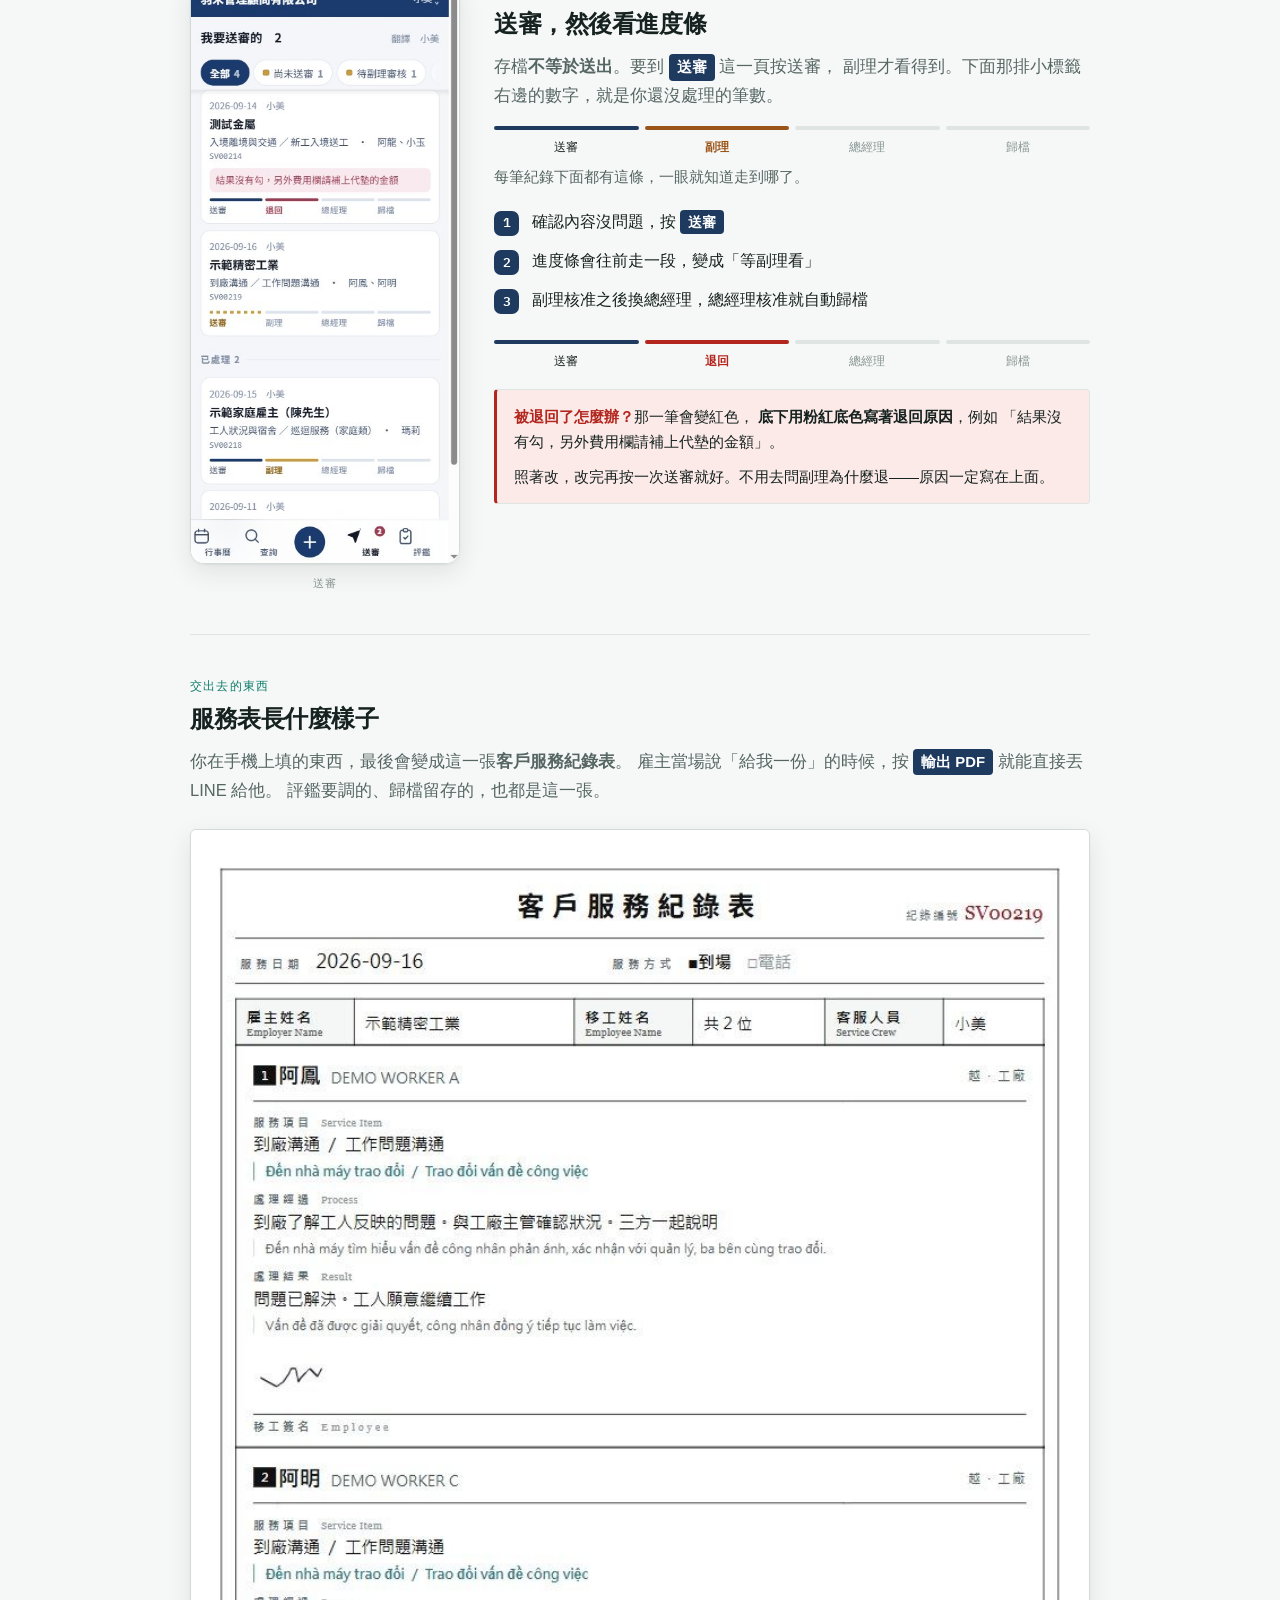
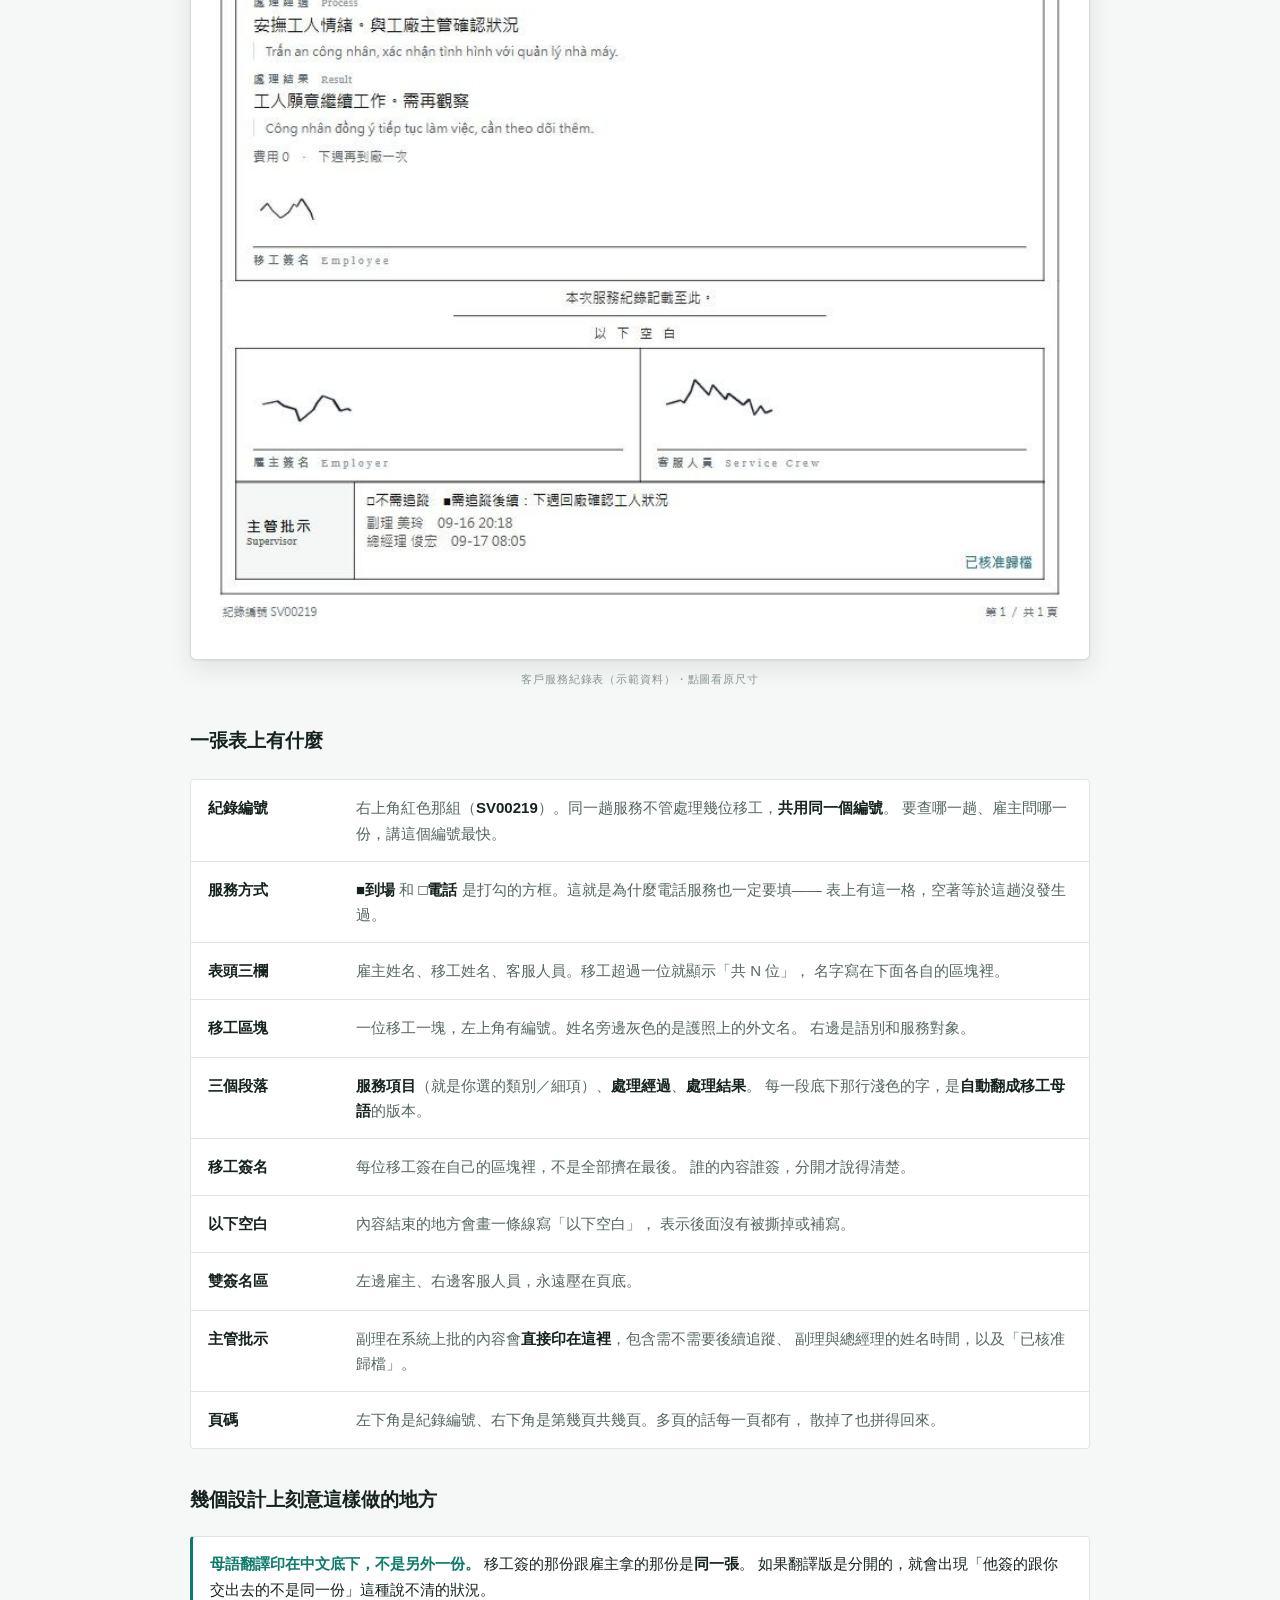
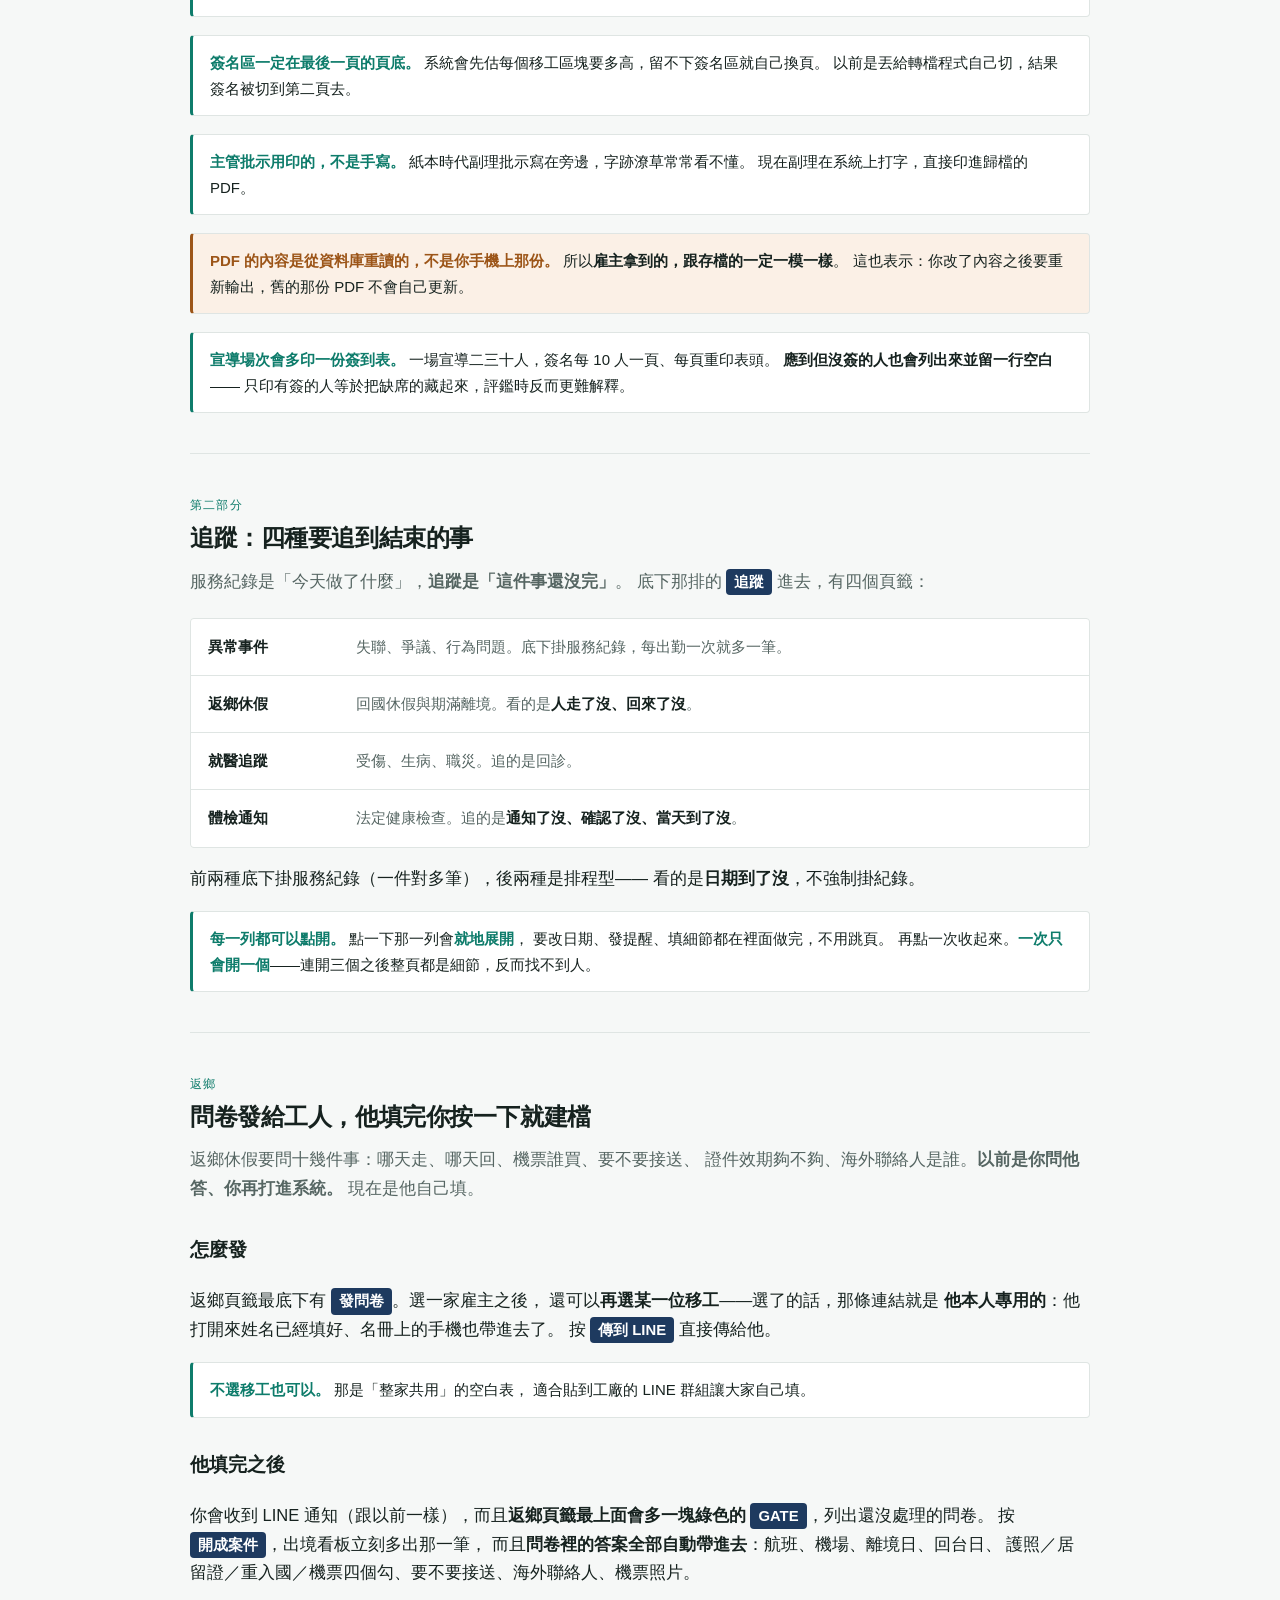
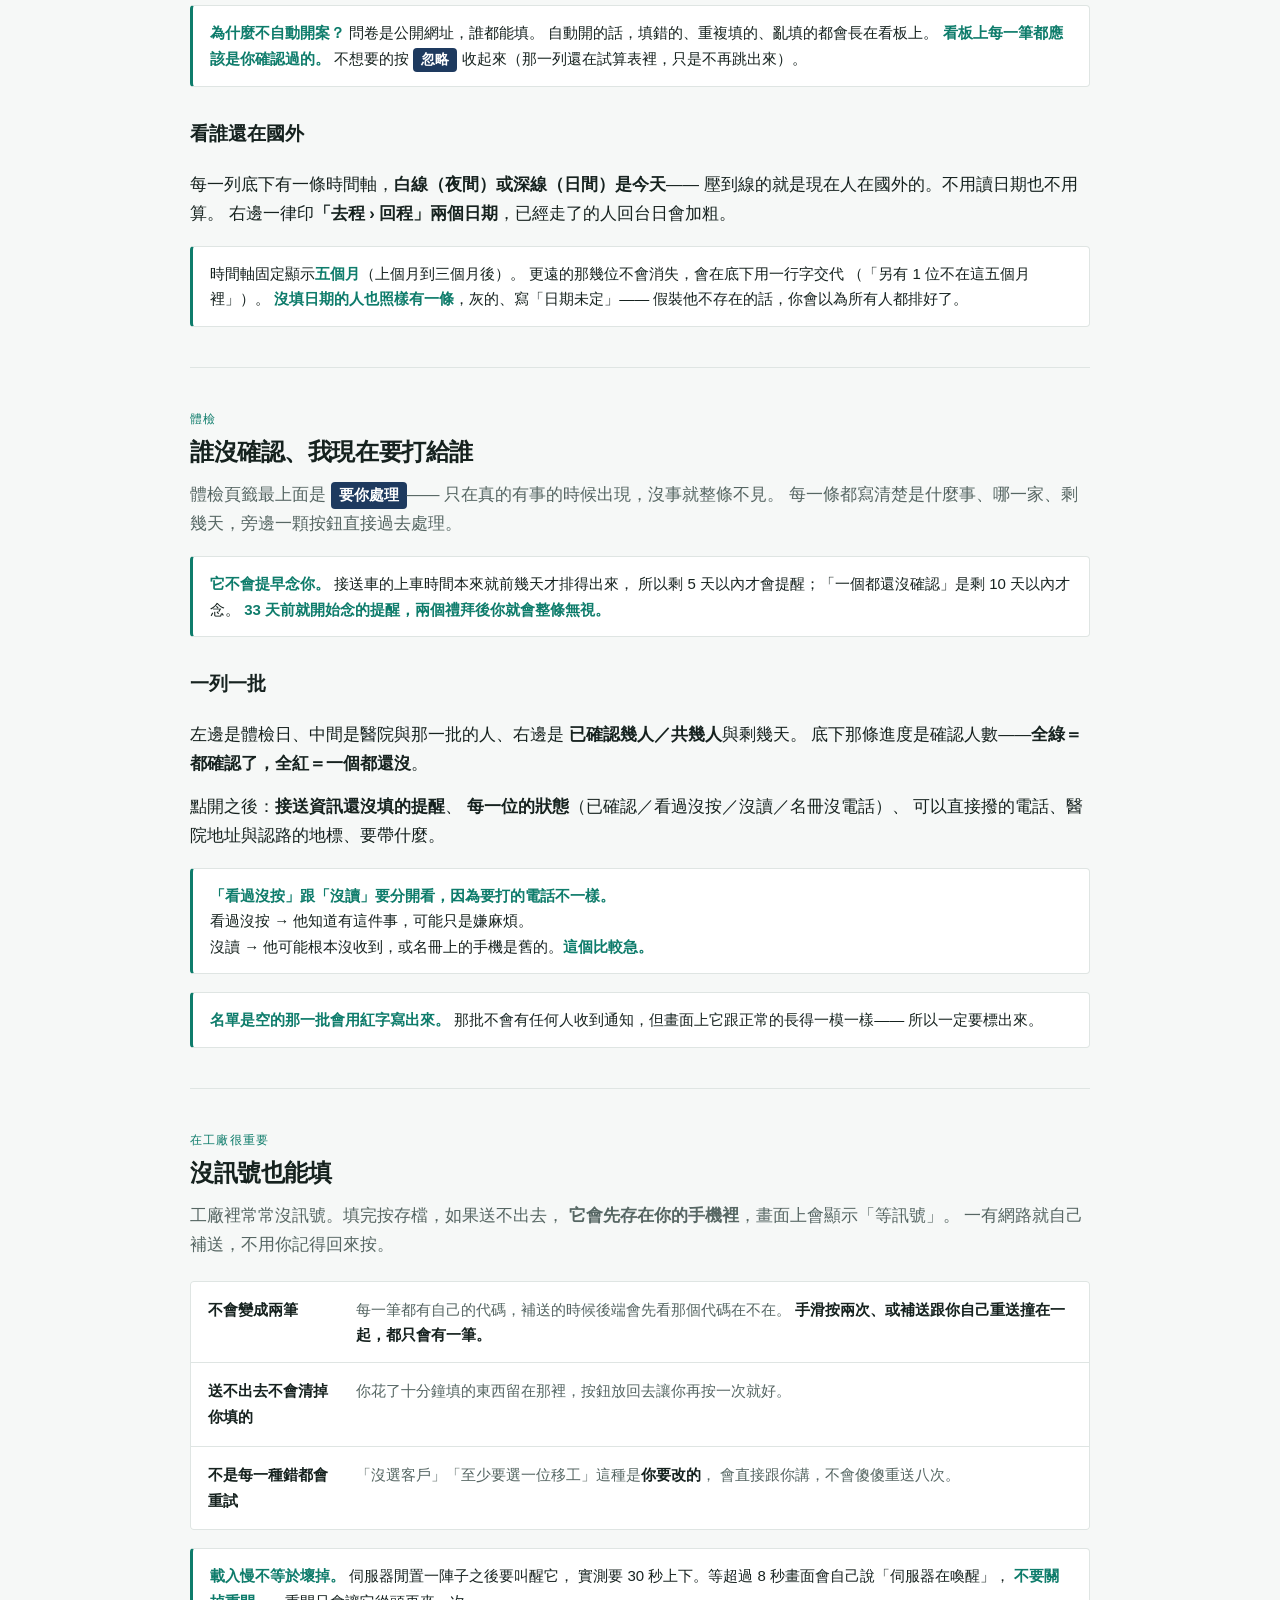
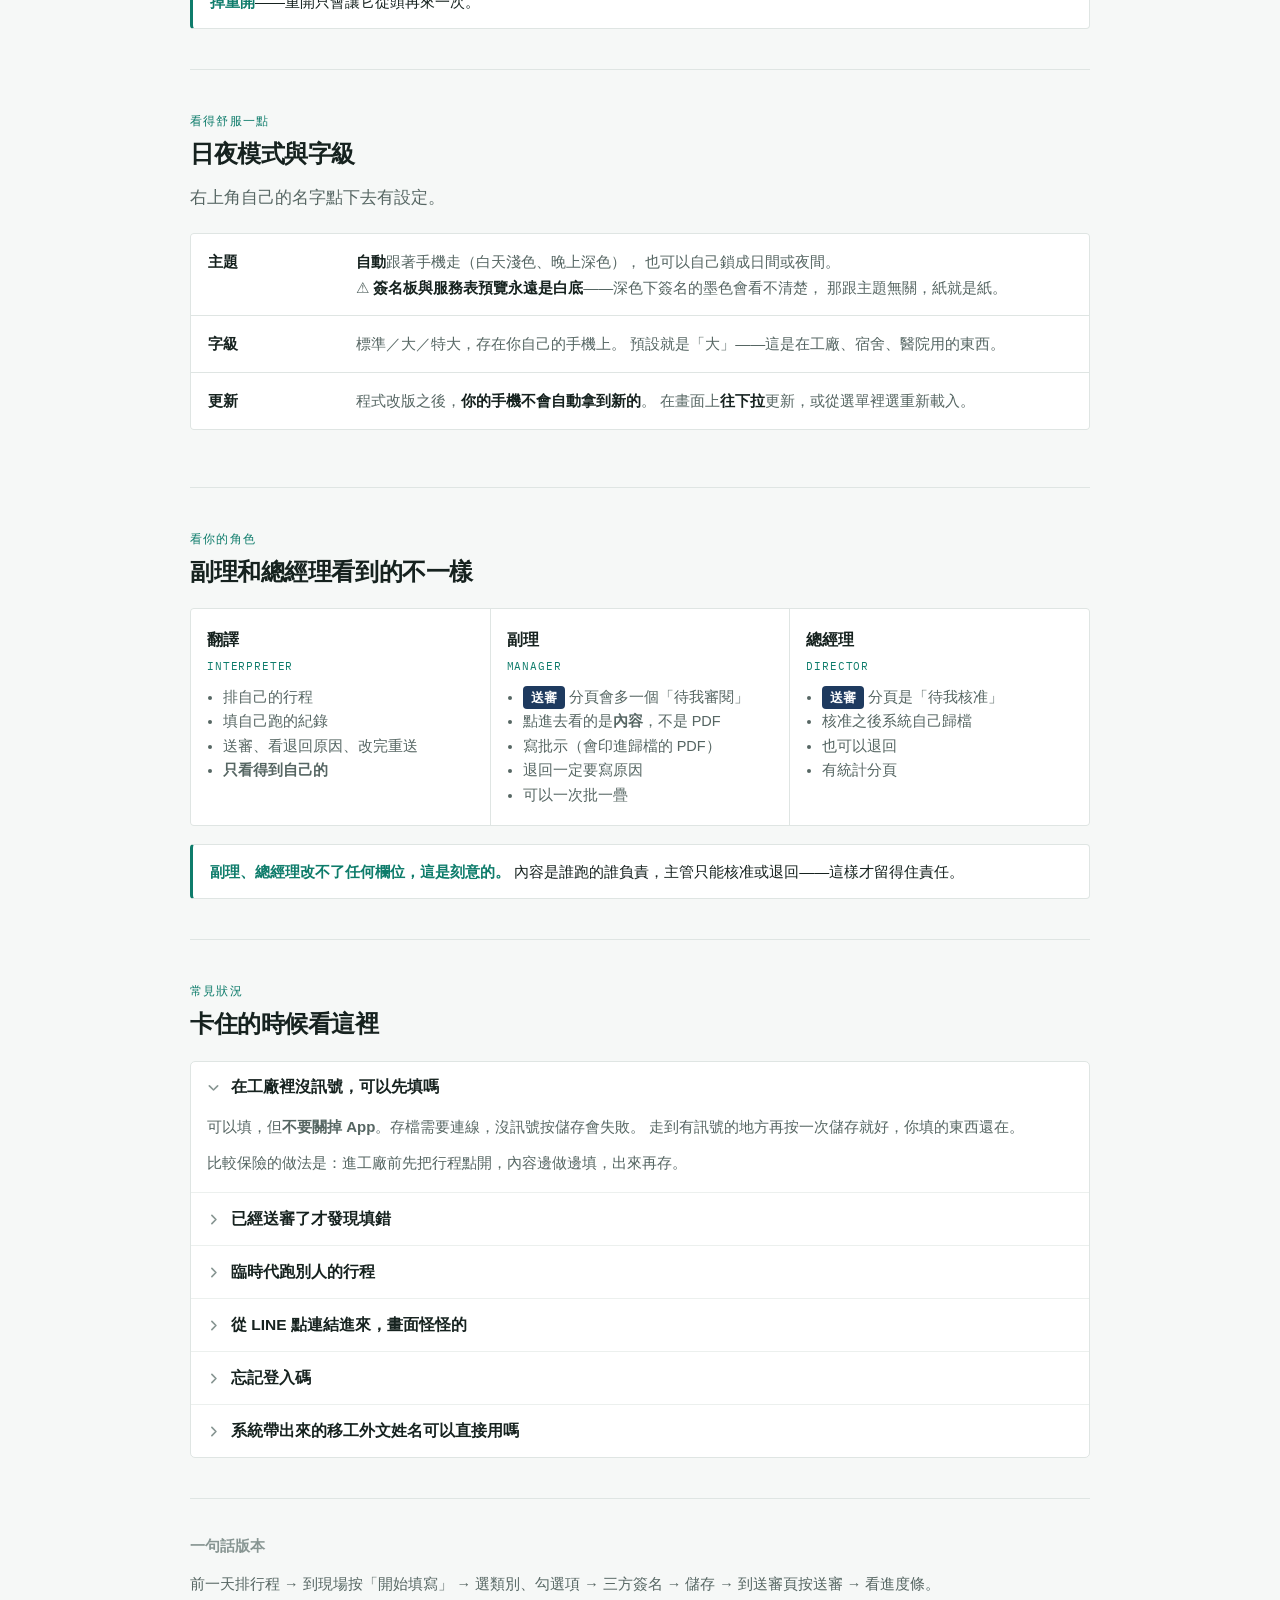
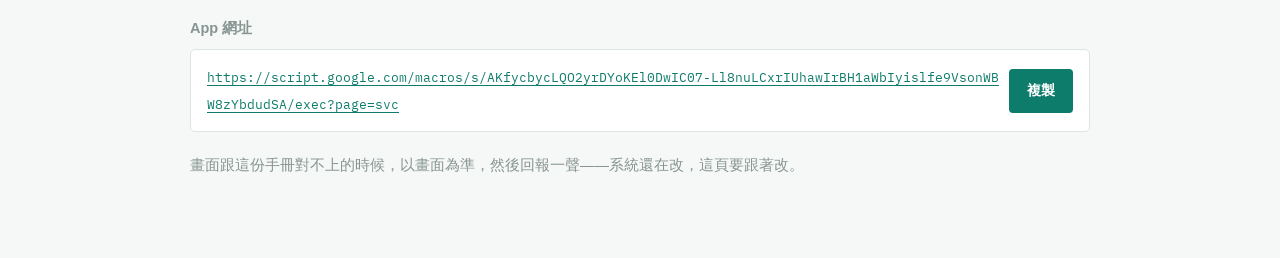
==== commit d382965d: "設計統一：獨立頁、外殼、圖示全部改成 App 的藍＋紅（他 2026-10-13 選乙）＋ 載入小加速 - rt/s/q/here/medrep：黑線黑鈕 → 藍 #0057B8，紅 → #E3061" ====
--- a/guide.html
+++ b/guide.html
@@ -438,7 +438,7 @@
 <!-- 3 -->
 <section class="step">
   <figure class="shot">
-    <img src="shots/01-calendar.jpg" alt="行事曆畫面：月曆與當天的待處理行程" width="390" height="844">
+    <img loading="lazy" src="shots/01-calendar.jpg" alt="行事曆畫面：月曆與當天的待處理行程" width="390" height="844">
     <figcaption>行事曆</figcaption>
   </figure>
   <div>
@@ -468,7 +468,7 @@
 <!-- 4 -->
 <section class="step">
   <figure class="shot">
-    <img src="shots/02-fill.jpg" alt="填寫畫面上半：日期、處理方式、服務對象、客戶名稱已自動帶入" width="390" height="844">
+    <img loading="lazy" src="shots/02-fill.jpg" alt="填寫畫面上半：日期、處理方式、服務對象、客戶名稱已自動帶入" width="390" height="844">
     <figcaption>填寫（上半）</figcaption>
   </figure>
   <div>
@@ -502,7 +502,7 @@
 <!-- 5 -->
 <section class="step">
   <figure class="shot">
-    <img src="shots/03-worker.jpg" alt="填寫畫面中段：語別、服務類別、服務細項、處理經過與結果的複選框" width="390" height="844">
+    <img loading="lazy" src="shots/03-worker.jpg" alt="填寫畫面中段：語別、服務類別、服務細項、處理經過與結果的複選框" width="390" height="844">
     <figcaption>填寫（選項）</figcaption>
   </figure>
   <div>
@@ -531,7 +531,7 @@
 <!-- 6 -->
 <section class="step">
   <figure class="shot">
-    <img src="shots/04-sign.jpg" alt="簽名區：移工簽名、雇主與工廠代表、翻譯人員，下方是儲存紀錄按鈕" width="390" height="844">
+    <img loading="lazy" src="shots/04-sign.jpg" alt="簽名區：移工簽名、雇主與工廠代表、翻譯人員，下方是儲存紀錄按鈕" width="390" height="844">
     <figcaption>簽名與存檔</figcaption>
   </figure>
   <div>
@@ -559,7 +559,7 @@
 <!-- 7 -->
 <section class="step">
   <figure class="shot">
-    <img src="shots/05-review.jpg" alt="送審畫面：每筆紀錄下方有四段進度條，被退回的那筆顯示紅色與退回原因" width="390" height="844">
+    <img loading="lazy" src="shots/05-review.jpg" alt="送審畫面：每筆紀錄下方有四段進度條，被退回的那筆顯示紅色與退回原因" width="390" height="844">
     <figcaption>送審</figcaption>
   </figure>
   <div>
@@ -612,7 +612,7 @@
 
     <figure class="sheet-wrap">
       <a href="shots/06-sheet.jpg" target="_blank" rel="noopener" aria-label="開啟服務表原圖">
-      <img src="shots/06-sheet.jpg"
+      <img loading="lazy" src="shots/06-sheet.jpg"
            alt="客戶服務紀錄表範例：表頭有紀錄編號、服務日期與服務方式，中間每位移工一個區塊，下方是雇主與客服人員簽名以及主管批示"
            width="794" height="1263"></a>
       <figcaption>客戶服務紀錄表（示範資料）・點圖看原尺寸</figcaption>
